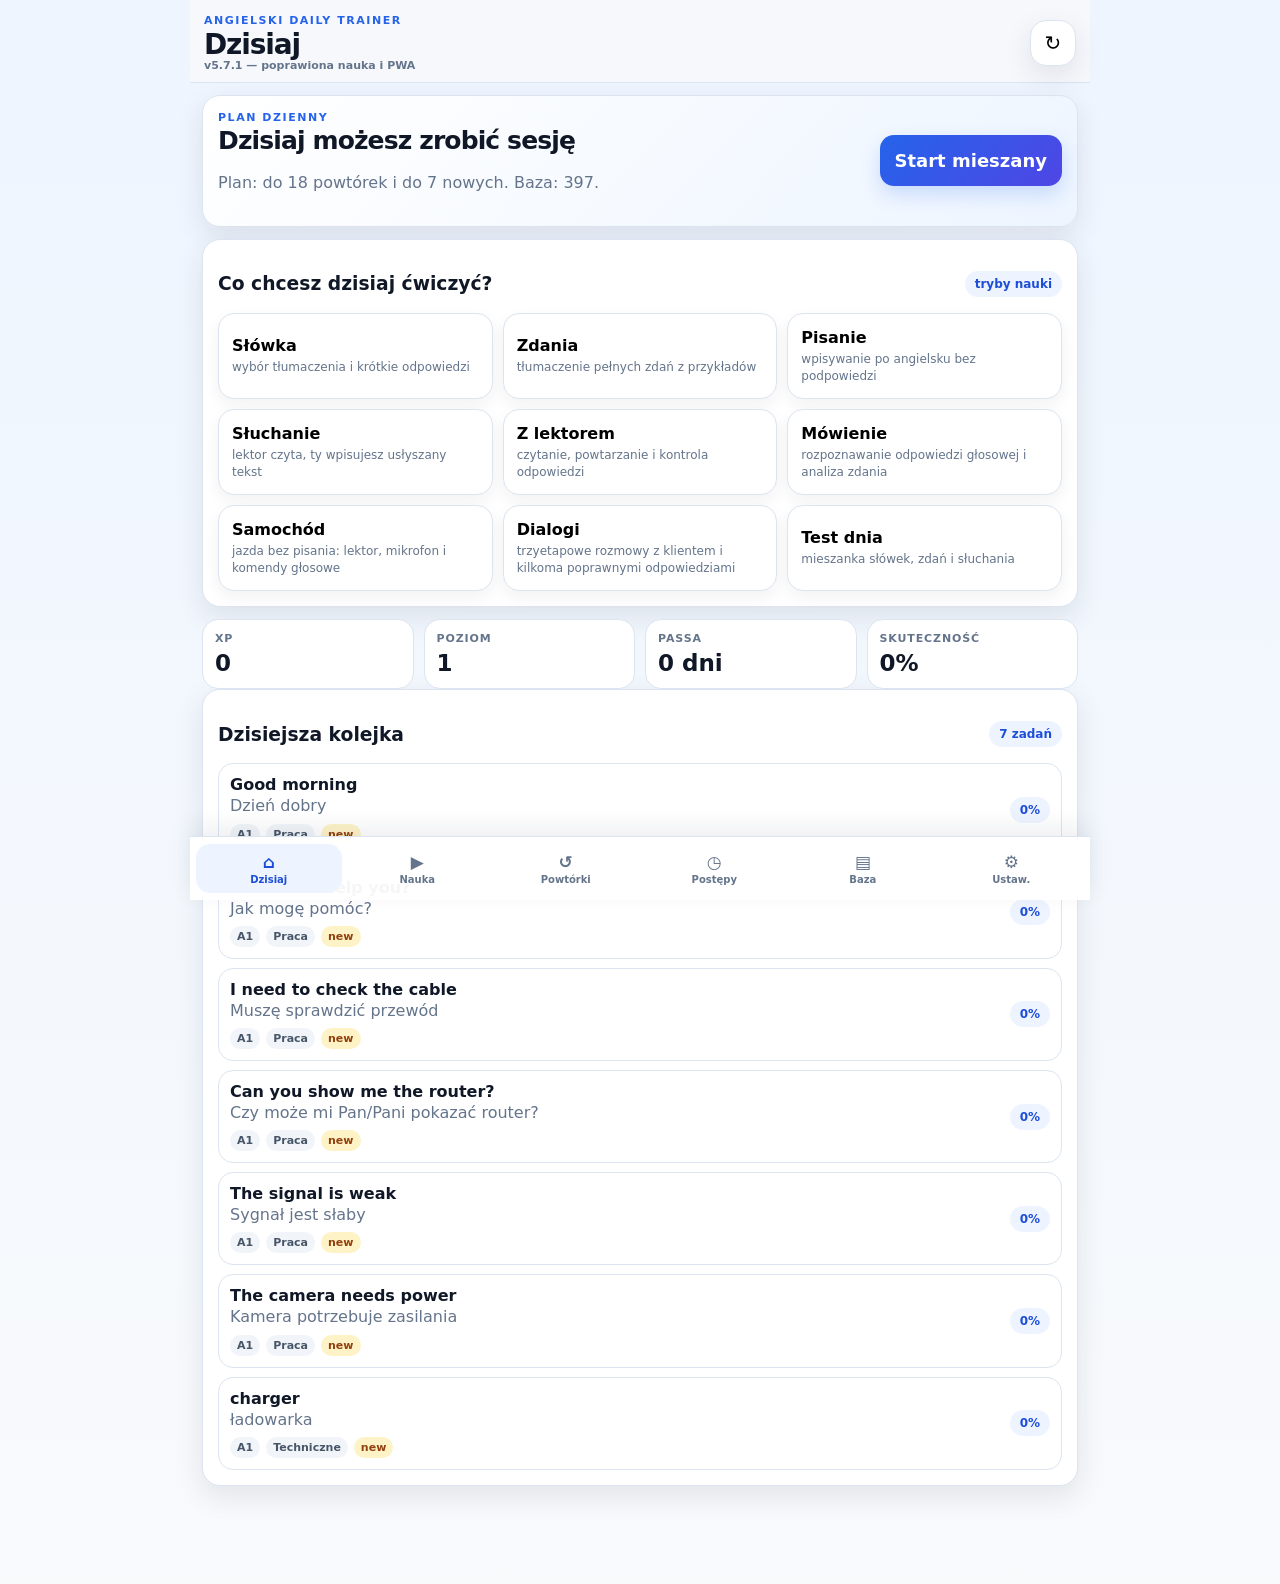
==== index.html @ 7a67836c "Add files via upload" ====
<!doctype html>
<html lang="pl">
<head>
<meta charset="utf-8">
<meta name="viewport" content="width=device-width,initial-scale=1,viewport-fit=cover">
<meta name="theme-color" content="#2563eb">
<meta http-equiv="Cache-Control" content="no-cache, no-store, must-revalidate">
<meta http-equiv="Pragma" content="no-cache">
<meta http-equiv="Expires" content="0">
<link rel="manifest" href="manifest.json?v=5.7.1">
<link rel="apple-touch-icon" href="icon-192.png?v=5.7.1">
<title>Angielski Daily Trainer v5.7.1</title>
<style>
:root{--bg:#f6f8fc;--card:#fff;--text:#101827;--muted:#64748b;--line:#dbe4f0;--blue:#2563eb;--blue2:#1d4ed8;--green:#16a34a;--red:#dc2626;--amber:#d97706;--shadow:0 10px 28px rgba(30,41,59,.10);--radius:18px;--navh:74px}
*{box-sizing:border-box}html,body{margin:0;width:100%;min-height:100%;overflow-x:hidden;font-family:system-ui,-apple-system,"Segoe UI",Roboto,Arial,sans-serif;background:linear-gradient(180deg,#eef5ff,#f8fafc);color:var(--text)}
button,input,select,textarea{font:inherit;max-width:100%}button{border:0;cursor:pointer}button:disabled{opacity:.55}.app{min-height:100dvh;max-width:900px;margin:0 auto;padding-bottom:calc(var(--navh) + env(safe-area-inset-bottom,0px))}
.topbar{position:sticky;top:0;z-index:10;background:rgba(246,248,252,.96);backdrop-filter:blur(10px);border-bottom:1px solid var(--line);padding:14px 14px 10px;display:flex;align-items:center;justify-content:space-between;gap:12px}
.eyebrow{margin:0 0 3px;color:var(--blue);font-size:11px;font-weight:900;text-transform:uppercase;letter-spacing:.14em}.topbar h1{margin:0;font-size:28px;line-height:1.05;letter-spacing:-.04em}.ver{font-size:11px;color:var(--muted);font-weight:800}
.content{padding:12px}.screen{display:none}.screen.active{display:block}.card{background:var(--card);border:1px solid var(--line);border-radius:var(--radius);box-shadow:var(--shadow);padding:15px;margin-bottom:12px}.hero{background:linear-gradient(135deg,#fff,#edf5ff);display:grid;gap:14px}.hero h2,.lesson h2{margin:0 0 8px;font-size:25px;line-height:1.12;letter-spacing:-.035em}.muted{color:var(--muted);line-height:1.45}.row{display:flex;gap:9px;align-items:center;flex-wrap:wrap}.between{display:flex;justify-content:space-between;align-items:center;gap:10px}
.primary,.secondary,.danger{border-radius:14px;padding:12px 14px;font-weight:900;min-height:44px}.primary{background:linear-gradient(135deg,var(--blue),#4f46e5);color:#fff;box-shadow:0 8px 20px rgba(37,99,235,.2)}.secondary{background:#edf2fa;color:#172033;border:1px solid var(--line)}.danger{background:#fff1f2;color:#b91c1c;border:1px solid #fecdd3}.big{width:100%;font-size:18px;padding:15px}
.iconbtn{width:46px;height:46px;border-radius:16px;background:#fff;border:1px solid var(--line);box-shadow:var(--shadow);font-size:20px}
.grid{display:grid;grid-template-columns:repeat(2,1fr);gap:10px}.practice-grid{display:grid;grid-template-columns:repeat(2,1fr);gap:10px}.practice{display:block;text-align:left;background:#fff;border:1px solid var(--line);border-radius:16px;padding:13px;min-height:86px;box-shadow:0 6px 16px rgba(30,41,59,.06)}.practice strong{display:block;font-size:16px;margin-bottom:4px}.practice span{display:block;color:var(--muted);font-size:12px;line-height:1.35}.practice:hover,.practice:focus{border-color:#93c5fd;box-shadow:0 0 0 4px rgba(37,99,235,.10)}.lesson-tools{display:flex;gap:8px;flex-wrap:wrap;margin:10px 0}.stat{background:#fff;border:1px solid var(--line);border-radius:16px;padding:12px}.stat span{display:block;color:var(--muted);font-size:11px;font-weight:900;text-transform:uppercase;letter-spacing:.08em}.stat strong{display:block;margin-top:5px;font-size:23px}
.badge{display:inline-flex;align-items:center;border-radius:999px;background:#eef4ff;color:var(--blue2);font-size:12px;font-weight:900;padding:6px 10px}.list{display:grid;gap:9px}.item{display:grid;grid-template-columns:1fr auto;gap:8px;align-items:center;border:1px solid var(--line);border-radius:15px;background:#fff;padding:11px;min-width:0}.item strong,.item div{min-width:0;overflow-wrap:anywhere}.minirow{display:flex;gap:6px;flex-wrap:wrap;margin-top:6px}.mini{font-size:11px;border-radius:999px;padding:4px 7px;background:#f1f5f9;color:#475569;font-weight:800}.green{background:#dcfce7!important;color:#166534!important}.red{background:#fee2e2!important;color:#991b1b!important}.amber{background:#fef3c7!important;color:#92400e!important}
.progress{height:9px;background:#e2e8f0;border-radius:999px;overflow:hidden;margin:12px 0 18px}.progress span{display:block;height:100%;width:0;background:linear-gradient(90deg,var(--blue),var(--green));transition:.2s}
.answer{width:100%;border:1px solid var(--line);border-radius:15px;background:#fff;padding:13px;font-size:18px;outline:0}.answer:focus{border-color:#93c5fd;box-shadow:0 0 0 4px rgba(37,99,235,.12)}.choices{display:grid;gap:9px}.choice{background:#fff;border:1px solid var(--line);border-radius:15px;padding:13px;text-align:left;font-weight:850;min-height:46px}.choice.selected{background:#eef4ff;border-color:#93c5fd}.feedback{border-radius:15px;padding:12px;margin:12px 0}.ok{background:#ecfdf5;border:1px solid #bbf7d0}.bad{background:#fff1f2;border:1px solid #fecdd3}.feedback-partial{background:#fffbeb;border:1px solid #fde68a}.hidden{display:none!important}
.filters,.settings{display:grid;gap:9px}.filters input,.filters select,.settings input,.settings select,textarea{width:100%;border:1px solid var(--line);border-radius:13px;background:#fff;padding:11px}textarea{min-height:120px}.bottomnav{position:fixed;left:50%;bottom:0;transform:translateX(-50%);z-index:20;width:min(900px,100%);display:grid;grid-template-columns:repeat(6,1fr);gap:3px;padding:7px 6px calc(7px + env(safe-area-inset-bottom,0px));background:rgba(255,255,255,.96);border-top:1px solid var(--line);box-shadow:0 -8px 24px rgba(30,41,59,.08)}
.nav{background:transparent;border-radius:14px;color:#64748b;font-size:10px;font-weight:900;padding:8px 2px;display:flex;flex-direction:column;gap:2px;align-items:center}.nav span{font-size:17px}.nav.active{background:#eef4ff;color:var(--blue2)}
.mode-stats{display:grid;gap:9px}.barline{display:grid;grid-template-columns:120px 1fr 54px;gap:8px;align-items:center}.bartrack{height:10px;background:#e2e8f0;border-radius:999px;overflow:hidden}.barfill{height:100%;background:linear-gradient(90deg,var(--blue),var(--green));border-radius:999px}.history-grid{display:grid;grid-template-columns:repeat(14,1fr);gap:5px;margin-top:8px}.daybox{min-height:52px;border:1px solid var(--line);border-radius:12px;background:#fff;padding:6px;text-align:center}.daybox strong{display:block;font-size:11px}.daybox span{display:block;color:var(--muted);font-size:10px}.micline{display:flex;gap:8px;align-items:center;flex-wrap:wrap;margin-top:8px}.micnote{font-size:12px;color:var(--muted)}.transcript{border:1px dashed #93c5fd;background:#f8fbff;border-radius:13px;padding:10px;margin-top:8px;font-weight:800}
#errorBox{display:none;margin:10px 12px 0;padding:10px;border-radius:13px;background:#fff1f2;color:#991b1b;border:1px solid #fecdd3;font-size:13px;font-weight:700;white-space:pre-wrap}

.car-panel{border:2px solid #bfdbfe;background:linear-gradient(180deg,#eff6ff,#fff);border-radius:22px;padding:16px;margin-top:10px}.car-status{font-size:24px;font-weight:950;letter-spacing:-.03em;margin-bottom:8px}.car-prompt{font-size:22px;line-height:1.25;font-weight:900;margin:10px 0}.car-command-grid{display:grid;grid-template-columns:repeat(2,1fr);gap:10px;margin-top:12px}.car-command{min-height:68px;border-radius:18px;background:#eaf2ff;border:1px solid #bfdbfe;color:#172033;font-weight:950;font-size:18px}.car-command.primary-car{background:linear-gradient(135deg,#2563eb,#4f46e5);color:#fff}.car-command.stop-car{background:#fff1f2;color:#991b1b;border-color:#fecdd3}.car-tip{font-size:13px;color:#64748b;line-height:1.45;margin-top:10px}.car-active .lesson-tools,.car-active #checkBtn,.car-active #dontKnowBtn,.car-active #speakBtn{display:none!important}.car-active #nextBtn{min-height:64px;font-size:20px;border-radius:18px;width:100%}.car-active #prompt{font-size:24px;font-weight:950;line-height:1.2}.car-active input.answer.hidden{display:none!important;pointer-events:none!important}.car-active #hint{font-size:14px}@media(max-width:520px){.car-command-grid{grid-template-columns:1fr}.car-status{font-size:22px}.car-prompt{font-size:20px}}
@media(min-width:720px){.grid{grid-template-columns:repeat(4,1fr)}.practice-grid{grid-template-columns:repeat(3,1fr)}.hero{grid-template-columns:1fr auto;align-items:center}.big{width:auto}.filters{grid-template-columns:2fr 1fr 1fr}.settings{grid-template-columns:1fr 1fr}}
.feedback-details{margin:8px 0 0;padding-left:20px;line-height:1.45}.feedback-details li{margin:3px 0}
</style>
</head>
<body>
<div id="errorBox"></div>
<div class="app">
<header class="topbar"><div><p class="eyebrow">Angielski Daily Trainer</p><h1 id="title">Dzisiaj</h1><div class="ver">v5.7.1 — poprawiona nauka i PWA</div></div><button id="refreshBtn" class="iconbtn" title="Wyczyść cache">↻</button></header>
<main class="content">
<section id="todayScreen" class="screen" data-title="Dzisiaj">
<div class="card hero"><div><p class="eyebrow">Plan dzienny</p><h2 id="headline">Ładowanie...</h2><p id="subline" class="muted"></p></div><button id="startBtn" class="primary big">Start mieszany</button></div>
<div class="card"><div class="between"><h3>Co chcesz dzisiaj ćwiczyć?</h3><span class="badge">tryby nauki</span></div><div class="practice-grid"><button class="practice" data-practice="vocab"><strong>Słówka</strong><span>wybór tłumaczenia i krótkie odpowiedzi</span></button><button class="practice" data-practice="sentences"><strong>Zdania</strong><span>tłumaczenie pełnych zdań z przykładów</span></button><button class="practice" data-practice="writing"><strong>Pisanie</strong><span>wpisywanie po angielsku bez podpowiedzi</span></button><button class="practice" data-practice="listening"><strong>Słuchanie</strong><span>lektor czyta, ty wpisujesz usłyszany tekst</span></button><button class="practice" data-practice="lector"><strong>Z lektorem</strong><span>czytanie, powtarzanie i kontrola odpowiedzi</span></button><button class="practice" data-practice="speaking"><strong>Mówienie</strong><span>rozpoznawanie odpowiedzi głosowej i analiza zdania</span></button><button class="practice" data-practice="car"><strong>Samochód</strong><span>jazda bez pisania: lektor, mikrofon i komendy głosowe</span></button><button class="practice" data-practice="dialogues"><strong>Dialogi</strong><span>trzyetapowe rozmowy z klientem i kilkoma poprawnymi odpowiedziami</span></button><button class="practice" data-practice="test"><strong>Test dnia</strong><span>mieszanka słówek, zdań i słuchania</span></button></div></div>
<div class="grid"><div class="stat"><span>XP</span><strong id="statXp">0</strong></div><div class="stat"><span>Poziom</span><strong id="statLevel">1</strong></div><div class="stat"><span>Passa</span><strong id="statStreak">0 dni</strong></div><div class="stat"><span>Skuteczność</span><strong id="statAcc">0%</strong></div></div>
<div class="card"><div class="between"><h3>Dzisiejsza kolejka</h3><span id="queueBadge" class="badge">0 zadań</span></div><div id="queueList" class="list"></div></div>
</section>
<section id="learnScreen" class="screen" data-title="Nauka">
<div id="emptyLesson" class="card"><h2>Brak aktywnej sesji</h2><p class="muted">Uruchom sesję z ekranu „Dzisiaj”.</p><button class="primary" data-nav="today">Przejdź do planu</button></div>
<div id="lessonCard" class="card lesson hidden"><div class="between"><span id="lessonMode" class="badge">Tryb</span><span id="lessonProgress" class="muted">0 / 0</span></div><div class="progress"><span id="bar"></span></div><p id="promptLabel" class="eyebrow">Przetłumacz</p><h2 id="prompt">...</h2><p id="hint" class="muted"></p><div id="answerArea"></div><div id="feedback" class="feedback hidden"></div><div class="row"><button id="speakBtn" class="secondary">Odsłuchaj</button><button id="micBtn" class="secondary hidden">Mów</button><button id="dontKnowBtn" class="danger">Nie wiem</button><button id="checkBtn" class="primary">Sprawdź</button><button id="nextBtn" class="primary hidden">Dalej</button></div><div id="micStatus" class="micnote hidden"></div></div>
<div id="summary" class="card hidden"><h2>Sesja zakończona</h2><div class="grid"><div class="stat"><span>Poprawne</span><strong id="sumCorrect">0</strong></div><div class="stat"><span>Błędy</span><strong id="sumWrong">0</strong></div><div class="stat"><span>XP</span><strong id="sumXp">0</strong></div><div class="stat"><span>Skuteczność</span><strong id="sumAccuracy">0%</strong></div></div><button class="primary" data-nav="today">Wróć</button></div>
</section>
<section id="reviewsScreen" class="screen" data-title="Powtórki"><div class="card"><div class="between"><h3>Do powtórki</h3><button id="reviewBtn" class="primary">Powtarzaj</button></div><div id="reviewsList" class="list"></div></div></section>
<section id="progressScreen" class="screen" data-title="Postępy"><div class="grid"><div class="stat"><span>Opanowane</span><strong id="mastered">0</strong></div><div class="stat"><span>W nauce</span><strong id="learning">0</strong></div><div class="stat"><span>Słabe</span><strong id="weak">0</strong></div><div class="stat"><span>Najlepsza seria</span><strong id="bestStreak">0</strong></div></div><div class="card"><h3>Postęp według trybu</h3><div id="modeStats" class="mode-stats"></div></div><div class="card"><h3>Aktywność z 14 dni</h3><div id="history14" class="history-grid"></div></div><div class="card"><h3>Najczęstsze błędy</h3><div id="mistakes" class="list"></div></div></section>
<section id="baseScreen" class="screen" data-title="Baza"><div class="card filters"><input id="searchInput" type="search" placeholder="Szukaj słówka, kategorii albo zdania"><select id="levelFilter"></select><select id="trackFilter"></select></div><div class="card"><div class="between"><h3>Lista słówek</h3><span id="baseCount" class="badge">0</span></div><div id="baseList" class="list"></div></div></section>
<section id="settingsScreen" class="screen" data-title="Ustawienia"><div class="card settings"><label>Nowe dziennie<input id="dailyNew" type="number" min="1" max="50"></label><label>Powtórki dziennie<input id="dailyReview" type="number" min="1" max="100"></label><label>Poziom<select id="defaultLevel"></select></label><label>Ścieżka<select id="defaultTrack"></select></label><label class="row"><input id="voiceEnabled" type="checkbox"> Lektor włączony</label><label>Akcent<select id="voiceLang"></select></label><label>Głos<select id="voiceName"></select></label><label>Prędkość lektora<input id="voiceRate" type="number" min="0.5" max="1.4" step="0.05"></label><label>Powtórzenia<input id="voiceRepeat" type="number" min="1" max="4"></label><label class="row"><input id="autoSpeak" type="checkbox"> Czytaj automatycznie w trybach audio</label><label class="row"><input id="preferExample" type="checkbox"> W trybie lektora czytaj przykład zdania</label><label>Czas pauzy po odpowiedzi w aucie<input id="carPause" type="number" min="1" max="8" step="1"></label><label class="row"><input id="carAutoNext" type="checkbox"> W aucie przechodź automatycznie dalej po odpowiedzi</label><label class="row"><input id="reminderEnabled" type="checkbox"> Przypominaj o codziennej nauce</label><label>Godzina przypomnienia<input id="reminderTime" type="time"></label><p class="muted">Mikrofon działa w Chrome/Edge, jeśli przeglądarka udostępnia Web Speech API. Aplikacja ocenia rozpoznany tekst, a nie wymowę. Powiadomienia w zamkniętej PWA zależą od obsługi przeglądarki. Trybu samochodowego używaj tylko wtedy, gdy nie odciąga uwagi od prowadzenia.</p></div><div class="card"><h3>Dane</h3><div class="row"><button id="exportBtn" class="secondary">Eksport</button><button id="importBtn" class="secondary">Import</button><button id="resetBtn" class="danger">Reset</button></div><textarea id="dataBox" placeholder="Eksport/import danych"></textarea></div></section>
</main>
<nav class="bottomnav"><button class="nav" data-nav="today"><span>⌂</span>Dzisiaj</button><button class="nav" data-nav="learn"><span>▶</span>Nauka</button><button class="nav" data-nav="reviews"><span>↺</span>Powtórki</button><button class="nav" data-nav="progress"><span>◷</span>Postępy</button><button class="nav" data-nav="base"><span>▤</span>Baza</button><button class="nav" data-nav="settings"><span>⚙</span>Ustaw.</button></nav>
</div>
<script src="learning-core.js?v=5.7.1" defer></script>
<script src="data.js?v=5.7.1" defer></script>
<script src="dialogues.js?v=5.7.1" defer></script>
<script src="script.js?v=5.7.1" defer></script>
</body>
</html>
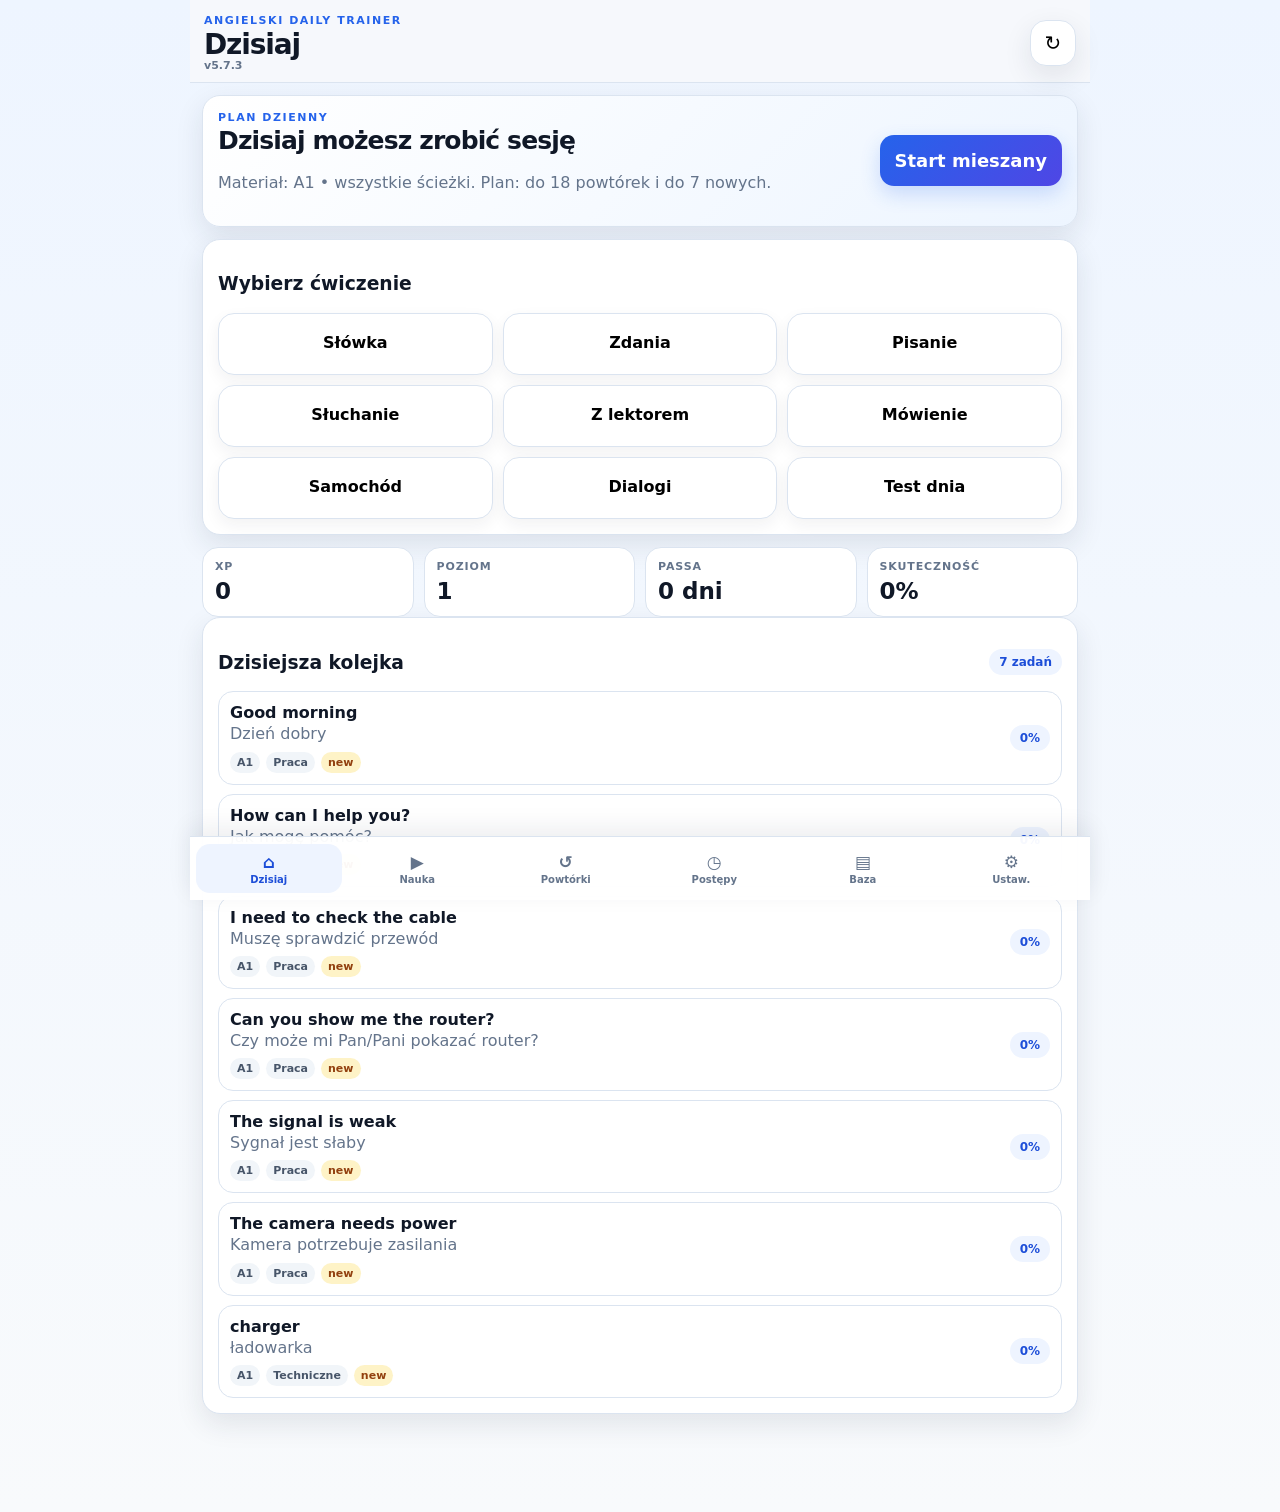
==== commit ca5b7183: "Aktualizacja aplikacji v5.7.3 - 2026-07-29 12:49" ====
--- a/index.html
+++ b/index.html
@@ -1,34 +1,39 @@
 <!doctype html>
-<html lang="pl">
+<html id="appRoot" lang="pl" data-theme="system" data-font-size="normal">
 <head>
 <meta charset="utf-8">
 <meta name="viewport" content="width=device-width,initial-scale=1,viewport-fit=cover">
-<meta name="theme-color" content="#2563eb">
+<meta id="themeColorMeta" name="theme-color" content="#2563eb">
 <meta http-equiv="Cache-Control" content="no-cache, no-store, must-revalidate">
 <meta http-equiv="Pragma" content="no-cache">
 <meta http-equiv="Expires" content="0">
-<link rel="manifest" href="manifest.json?v=5.7.1">
-<link rel="apple-touch-icon" href="icon-192.png?v=5.7.1">
-<title>Angielski Daily Trainer v5.7.1</title>
+<link rel="manifest" href="manifest.json?v=5.7.3">
+<link rel="apple-touch-icon" href="icon-192.png?v=5.7.3">
+<title>Angielski Daily Trainer v5.7.3</title>
 <style>
-:root{--bg:#f6f8fc;--card:#fff;--text:#101827;--muted:#64748b;--line:#dbe4f0;--blue:#2563eb;--blue2:#1d4ed8;--green:#16a34a;--red:#dc2626;--amber:#d97706;--shadow:0 10px 28px rgba(30,41,59,.10);--radius:18px;--navh:74px}
-*{box-sizing:border-box}html,body{margin:0;width:100%;min-height:100%;overflow-x:hidden;font-family:system-ui,-apple-system,"Segoe UI",Roboto,Arial,sans-serif;background:linear-gradient(180deg,#eef5ff,#f8fafc);color:var(--text)}
+:root{--bg:#f6f8fc;--card:#fff;--text:#101827;--muted:#64748b;--line:#dbe4f0;--blue:#2563eb;--blue2:#1d4ed8;--green:#16a34a;--red:#dc2626;--amber:#d97706;--shadow:0 10px 28px rgba(30,41,59,.10);--radius:18px;--navh:74px;--font-scale:1;--page1:#eef5ff;--page2:#f8fafc;--topbar:rgba(246,248,252,.96);--soft:#edf2fa;--input:#fff}
+*{box-sizing:border-box}html,body{margin:0;width:100%;min-height:100%;overflow-x:hidden;font-family:system-ui,-apple-system,"Segoe UI",Roboto,Arial,sans-serif;background:linear-gradient(180deg,var(--page1),var(--page2));color:var(--text);font-size:calc(16px * var(--font-scale))}
 button,input,select,textarea{font:inherit;max-width:100%}button{border:0;cursor:pointer}button:disabled{opacity:.55}.app{min-height:100dvh;max-width:900px;margin:0 auto;padding-bottom:calc(var(--navh) + env(safe-area-inset-bottom,0px))}
-.topbar{position:sticky;top:0;z-index:10;background:rgba(246,248,252,.96);backdrop-filter:blur(10px);border-bottom:1px solid var(--line);padding:14px 14px 10px;display:flex;align-items:center;justify-content:space-between;gap:12px}
-.eyebrow{margin:0 0 3px;color:var(--blue);font-size:11px;font-weight:900;text-transform:uppercase;letter-spacing:.14em}.topbar h1{margin:0;font-size:28px;line-height:1.05;letter-spacing:-.04em}.ver{font-size:11px;color:var(--muted);font-weight:800}
-.content{padding:12px}.screen{display:none}.screen.active{display:block}.card{background:var(--card);border:1px solid var(--line);border-radius:var(--radius);box-shadow:var(--shadow);padding:15px;margin-bottom:12px}.hero{background:linear-gradient(135deg,#fff,#edf5ff);display:grid;gap:14px}.hero h2,.lesson h2{margin:0 0 8px;font-size:25px;line-height:1.12;letter-spacing:-.035em}.muted{color:var(--muted);line-height:1.45}.row{display:flex;gap:9px;align-items:center;flex-wrap:wrap}.between{display:flex;justify-content:space-between;align-items:center;gap:10px}
-.primary,.secondary,.danger{border-radius:14px;padding:12px 14px;font-weight:900;min-height:44px}.primary{background:linear-gradient(135deg,var(--blue),#4f46e5);color:#fff;box-shadow:0 8px 20px rgba(37,99,235,.2)}.secondary{background:#edf2fa;color:#172033;border:1px solid var(--line)}.danger{background:#fff1f2;color:#b91c1c;border:1px solid #fecdd3}.big{width:100%;font-size:18px;padding:15px}
-.iconbtn{width:46px;height:46px;border-radius:16px;background:#fff;border:1px solid var(--line);box-shadow:var(--shadow);font-size:20px}
-.grid{display:grid;grid-template-columns:repeat(2,1fr);gap:10px}.practice-grid{display:grid;grid-template-columns:repeat(2,1fr);gap:10px}.practice{display:block;text-align:left;background:#fff;border:1px solid var(--line);border-radius:16px;padding:13px;min-height:86px;box-shadow:0 6px 16px rgba(30,41,59,.06)}.practice strong{display:block;font-size:16px;margin-bottom:4px}.practice span{display:block;color:var(--muted);font-size:12px;line-height:1.35}.practice:hover,.practice:focus{border-color:#93c5fd;box-shadow:0 0 0 4px rgba(37,99,235,.10)}.lesson-tools{display:flex;gap:8px;flex-wrap:wrap;margin:10px 0}.stat{background:#fff;border:1px solid var(--line);border-radius:16px;padding:12px}.stat span{display:block;color:var(--muted);font-size:11px;font-weight:900;text-transform:uppercase;letter-spacing:.08em}.stat strong{display:block;margin-top:5px;font-size:23px}
-.badge{display:inline-flex;align-items:center;border-radius:999px;background:#eef4ff;color:var(--blue2);font-size:12px;font-weight:900;padding:6px 10px}.list{display:grid;gap:9px}.item{display:grid;grid-template-columns:1fr auto;gap:8px;align-items:center;border:1px solid var(--line);border-radius:15px;background:#fff;padding:11px;min-width:0}.item strong,.item div{min-width:0;overflow-wrap:anywhere}.minirow{display:flex;gap:6px;flex-wrap:wrap;margin-top:6px}.mini{font-size:11px;border-radius:999px;padding:4px 7px;background:#f1f5f9;color:#475569;font-weight:800}.green{background:#dcfce7!important;color:#166534!important}.red{background:#fee2e2!important;color:#991b1b!important}.amber{background:#fef3c7!important;color:#92400e!important}
+.topbar{position:sticky;top:0;z-index:10;background:var(--topbar);backdrop-filter:blur(10px);border-bottom:1px solid var(--line);padding:14px 14px 10px;display:flex;align-items:center;justify-content:space-between;gap:12px}
+.eyebrow{margin:0 0 3px;color:var(--blue);font-size:calc(11px * var(--font-scale));font-weight:900;text-transform:uppercase;letter-spacing:.14em}.topbar h1{margin:0;font-size:calc(28px * var(--font-scale));line-height:1.05;letter-spacing:-.04em}.ver{font-size:calc(11px * var(--font-scale));color:var(--muted);font-weight:800}
+.content{padding:12px}.screen{display:none}.screen.active{display:block}.card{background:var(--card);border:1px solid var(--line);border-radius:var(--radius);box-shadow:var(--shadow);padding:15px;margin-bottom:12px}.hero{background:linear-gradient(135deg,#fff,#edf5ff);display:grid;gap:14px}.hero h2,.lesson h2{margin:0 0 8px;font-size:calc(25px * var(--font-scale));line-height:1.12;letter-spacing:-.035em}.muted{color:var(--muted);line-height:1.45}.row{display:flex;gap:9px;align-items:center;flex-wrap:wrap}.between{display:flex;justify-content:space-between;align-items:center;gap:10px}
+.primary,.secondary,.danger{border-radius:14px;padding:12px 14px;font-weight:900;min-height:44px}.primary{background:linear-gradient(135deg,var(--blue),#4f46e5);color:#fff;box-shadow:0 8px 20px rgba(37,99,235,.2)}.secondary{background:var(--soft);color:#172033;border:1px solid var(--line)}.danger{background:#fff1f2;color:#b91c1c;border:1px solid #fecdd3}.big{width:100%;font-size:calc(18px * var(--font-scale));padding:15px}
+.iconbtn{width:46px;height:46px;border-radius:16px;background:#fff;border:1px solid var(--line);box-shadow:var(--shadow);font-size:calc(20px * var(--font-scale))}
+.grid{display:grid;grid-template-columns:repeat(2,1fr);gap:10px}.practice-grid{display:grid;grid-template-columns:repeat(2,1fr);gap:10px}.practice{display:flex;align-items:center;justify-content:center;text-align:center;background:#fff;border:1px solid var(--line);border-radius:16px;padding:13px;min-height:62px;box-shadow:0 6px 16px rgba(30,41,59,.06)}.practice strong{display:block;font-size:calc(16px * var(--font-scale));margin-bottom:4px}.practice span{display:block;color:var(--muted);font-size:calc(12px * var(--font-scale));line-height:1.35}.practice:hover,.practice:focus{border-color:#93c5fd;box-shadow:0 0 0 4px rgba(37,99,235,.10)}.lesson-tools{display:flex;gap:8px;flex-wrap:wrap;margin:10px 0}.stat{background:#fff;border:1px solid var(--line);border-radius:16px;padding:12px}.stat span{display:block;color:var(--muted);font-size:calc(11px * var(--font-scale));font-weight:900;text-transform:uppercase;letter-spacing:.08em}.stat strong{display:block;margin-top:5px;font-size:calc(23px * var(--font-scale))}
+.badge{display:inline-flex;align-items:center;border-radius:999px;background:#eef4ff;color:var(--blue2);font-size:calc(12px * var(--font-scale));font-weight:900;padding:6px 10px}.list{display:grid;gap:9px}.item{display:grid;grid-template-columns:1fr auto;gap:8px;align-items:center;border:1px solid var(--line);border-radius:15px;background:#fff;padding:11px;min-width:0}.item strong,.item div{min-width:0;overflow-wrap:anywhere}.minirow{display:flex;gap:6px;flex-wrap:wrap;margin-top:6px}.mini{font-size:calc(11px * var(--font-scale));border-radius:999px;padding:4px 7px;background:#f1f5f9;color:#475569;font-weight:800}.green{background:#dcfce7!important;color:#166534!important}.red{background:#fee2e2!important;color:#991b1b!important}.amber{background:#fef3c7!important;color:#92400e!important}
 .progress{height:9px;background:#e2e8f0;border-radius:999px;overflow:hidden;margin:12px 0 18px}.progress span{display:block;height:100%;width:0;background:linear-gradient(90deg,var(--blue),var(--green));transition:.2s}
-.answer{width:100%;border:1px solid var(--line);border-radius:15px;background:#fff;padding:13px;font-size:18px;outline:0}.answer:focus{border-color:#93c5fd;box-shadow:0 0 0 4px rgba(37,99,235,.12)}.choices{display:grid;gap:9px}.choice{background:#fff;border:1px solid var(--line);border-radius:15px;padding:13px;text-align:left;font-weight:850;min-height:46px}.choice.selected{background:#eef4ff;border-color:#93c5fd}.feedback{border-radius:15px;padding:12px;margin:12px 0}.ok{background:#ecfdf5;border:1px solid #bbf7d0}.bad{background:#fff1f2;border:1px solid #fecdd3}.feedback-partial{background:#fffbeb;border:1px solid #fde68a}.hidden{display:none!important}
-.filters,.settings{display:grid;gap:9px}.filters input,.filters select,.settings input,.settings select,textarea{width:100%;border:1px solid var(--line);border-radius:13px;background:#fff;padding:11px}textarea{min-height:120px}.bottomnav{position:fixed;left:50%;bottom:0;transform:translateX(-50%);z-index:20;width:min(900px,100%);display:grid;grid-template-columns:repeat(6,1fr);gap:3px;padding:7px 6px calc(7px + env(safe-area-inset-bottom,0px));background:rgba(255,255,255,.96);border-top:1px solid var(--line);box-shadow:0 -8px 24px rgba(30,41,59,.08)}
-.nav{background:transparent;border-radius:14px;color:#64748b;font-size:10px;font-weight:900;padding:8px 2px;display:flex;flex-direction:column;gap:2px;align-items:center}.nav span{font-size:17px}.nav.active{background:#eef4ff;color:var(--blue2)}
-.mode-stats{display:grid;gap:9px}.barline{display:grid;grid-template-columns:120px 1fr 54px;gap:8px;align-items:center}.bartrack{height:10px;background:#e2e8f0;border-radius:999px;overflow:hidden}.barfill{height:100%;background:linear-gradient(90deg,var(--blue),var(--green));border-radius:999px}.history-grid{display:grid;grid-template-columns:repeat(14,1fr);gap:5px;margin-top:8px}.daybox{min-height:52px;border:1px solid var(--line);border-radius:12px;background:#fff;padding:6px;text-align:center}.daybox strong{display:block;font-size:11px}.daybox span{display:block;color:var(--muted);font-size:10px}.micline{display:flex;gap:8px;align-items:center;flex-wrap:wrap;margin-top:8px}.micnote{font-size:12px;color:var(--muted)}.transcript{border:1px dashed #93c5fd;background:#f8fbff;border-radius:13px;padding:10px;margin-top:8px;font-weight:800}
-#errorBox{display:none;margin:10px 12px 0;padding:10px;border-radius:13px;background:#fff1f2;color:#991b1b;border:1px solid #fecdd3;font-size:13px;font-weight:700;white-space:pre-wrap}
+.answer{width:100%;border:1px solid var(--line);border-radius:15px;background:var(--input);color:var(--text);padding:13px;font-size:calc(18px * var(--font-scale));outline:0}.answer:focus{border-color:#93c5fd;box-shadow:0 0 0 4px rgba(37,99,235,.12)}.choices{display:grid;gap:9px}.choice{background:#fff;border:1px solid var(--line);border-radius:15px;padding:13px;text-align:left;font-weight:850;min-height:46px}.choice.selected{background:#eef4ff;border-color:#93c5fd}.feedback{border-radius:15px;padding:12px;margin:12px 0}.ok{background:#ecfdf5;border:1px solid #bbf7d0}.bad{background:#fff1f2;border:1px solid #fecdd3}.feedback-partial{background:#fffbeb;border:1px solid #fde68a}.hidden{display:none!important}
+.filters,.settings{display:grid;gap:9px}.filters input,.filters select,.settings input,.settings select,textarea{width:100%;border:1px solid var(--line);border-radius:13px;background:var(--input);color:var(--text);padding:11px}textarea{min-height:120px}.bottomnav{position:fixed;left:50%;bottom:0;transform:translateX(-50%);z-index:20;width:min(900px,100%);display:grid;grid-template-columns:repeat(6,1fr);gap:3px;padding:7px 6px calc(7px + env(safe-area-inset-bottom,0px));background:rgba(255,255,255,.96);border-top:1px solid var(--line);box-shadow:0 -8px 24px rgba(30,41,59,.08)}
+.nav{background:transparent;border-radius:14px;color:#64748b;font-size:calc(10px * var(--font-scale));font-weight:900;padding:8px 2px;display:flex;flex-direction:column;gap:2px;align-items:center}.nav span{font-size:calc(17px * var(--font-scale))}.nav.active{background:#eef4ff;color:var(--blue2)}
+.mode-stats{display:grid;gap:9px}.barline{display:grid;grid-template-columns:120px 1fr 54px;gap:8px;align-items:center}.bartrack{height:10px;background:#e2e8f0;border-radius:999px;overflow:hidden}.barfill{height:100%;background:linear-gradient(90deg,var(--blue),var(--green));border-radius:999px}.history-grid{display:grid;grid-template-columns:repeat(14,1fr);gap:5px;margin-top:8px}.daybox{min-height:52px;border:1px solid var(--line);border-radius:12px;background:#fff;padding:6px;text-align:center}.daybox strong{display:block;font-size:calc(11px * var(--font-scale))}.daybox span{display:block;color:var(--muted);font-size:calc(10px * var(--font-scale))}.micline{display:flex;gap:8px;align-items:center;flex-wrap:wrap;margin-top:8px}.micnote{font-size:calc(12px * var(--font-scale));color:var(--muted)}.transcript{border:1px dashed #93c5fd;background:#f8fbff;border-radius:13px;padding:10px;margin-top:8px;font-weight:800}
+#errorBox{display:none;margin:10px 12px 0;padding:10px;border-radius:13px;background:#fff1f2;color:#991b1b;border:1px solid #fecdd3;font-size:calc(13px * var(--font-scale));font-weight:700;white-space:pre-wrap}
 
-.car-panel{border:2px solid #bfdbfe;background:linear-gradient(180deg,#eff6ff,#fff);border-radius:22px;padding:16px;margin-top:10px}.car-status{font-size:24px;font-weight:950;letter-spacing:-.03em;margin-bottom:8px}.car-prompt{font-size:22px;line-height:1.25;font-weight:900;margin:10px 0}.car-command-grid{display:grid;grid-template-columns:repeat(2,1fr);gap:10px;margin-top:12px}.car-command{min-height:68px;border-radius:18px;background:#eaf2ff;border:1px solid #bfdbfe;color:#172033;font-weight:950;font-size:18px}.car-command.primary-car{background:linear-gradient(135deg,#2563eb,#4f46e5);color:#fff}.car-command.stop-car{background:#fff1f2;color:#991b1b;border-color:#fecdd3}.car-tip{font-size:13px;color:#64748b;line-height:1.45;margin-top:10px}.car-active .lesson-tools,.car-active #checkBtn,.car-active #dontKnowBtn,.car-active #speakBtn{display:none!important}.car-active #nextBtn{min-height:64px;font-size:20px;border-radius:18px;width:100%}.car-active #prompt{font-size:24px;font-weight:950;line-height:1.2}.car-active input.answer.hidden{display:none!important;pointer-events:none!important}.car-active #hint{font-size:14px}@media(max-width:520px){.car-command-grid{grid-template-columns:1fr}.car-status{font-size:22px}.car-prompt{font-size:20px}}
+.car-panel{border:2px solid #bfdbfe;background:linear-gradient(180deg,#eff6ff,#fff);border-radius:22px;padding:16px;margin-top:10px}.car-status{font-size:calc(24px * var(--font-scale));font-weight:950;letter-spacing:-.03em;margin-bottom:8px}.car-prompt{font-size:calc(22px * var(--font-scale));line-height:1.25;font-weight:900;margin:10px 0}.car-command-grid{display:grid;grid-template-columns:repeat(2,1fr);gap:10px;margin-top:12px}.car-command{min-height:68px;border-radius:18px;background:#eaf2ff;border:1px solid #bfdbfe;color:#172033;font-weight:950;font-size:calc(18px * var(--font-scale))}.car-command.primary-car{background:linear-gradient(135deg,#2563eb,#4f46e5);color:#fff}.car-command.stop-car{background:#fff1f2;color:#991b1b;border-color:#fecdd3}.car-tip{font-size:calc(13px * var(--font-scale));color:#64748b;line-height:1.45;margin-top:10px}.car-active .lesson-tools,.car-active #checkBtn,.car-active #dontKnowBtn,.car-active #speakBtn{display:none!important}.car-active #nextBtn{min-height:64px;font-size:calc(20px * var(--font-scale));border-radius:18px;width:100%}.car-active #prompt{font-size:calc(24px * var(--font-scale));font-weight:950;line-height:1.2}.car-active input.answer.hidden{display:none!important;pointer-events:none!important}.car-active #hint{font-size:calc(14px * var(--font-scale))}html[data-font-size="small"]{--font-scale:.90}html[data-font-size="normal"]{--font-scale:1}html[data-font-size="large"]{--font-scale:1.15}html[data-font-size="xlarge"]{--font-scale:1.30}
+html[data-theme="dark"]{--bg:#0b1220;--card:#111827;--text:#f8fafc;--muted:#a8b3c7;--line:#334155;--shadow:0 10px 28px rgba(0,0,0,.35);--page1:#09111f;--page2:#111827;--topbar:rgba(15,23,42,.96);--soft:#1e293b;--input:#0f172a}
+html[data-theme="dark"] .hero{background:linear-gradient(135deg,#111827,#172554)}html[data-theme="dark"] .practice,html[data-theme="dark"] .stat,html[data-theme="dark"] .item,html[data-theme="dark"] .choice,html[data-theme="dark"] .daybox,html[data-theme="dark"] .iconbtn,html[data-theme="dark"] .bottomnav{background:#111827;color:var(--text)}html[data-theme="dark"] .choice.selected,html[data-theme="dark"] .nav.active{background:#172554}html[data-theme="dark"] .car-panel{background:linear-gradient(180deg,#172554,#111827)}html[data-theme="dark"] .car-command{background:#1e293b;color:var(--text)}
+html[data-theme="dark"] .secondary{background:#1e293b;color:#f8fafc;border-color:#475569}html[data-theme="dark"] .danger{background:#4c0519;color:#ffe4e6;border-color:#9f1239}html[data-theme="dark"] .badge{background:#1e3a8a;color:#dbeafe}html[data-theme="dark"] .mini{background:#263449;color:#e2e8f0}html[data-theme="dark"] .progress,html[data-theme="dark"] .bartrack{background:#334155}html[data-theme="dark"] .transcript{background:#0f172a;color:#f8fafc;border-color:#60a5fa}html[data-theme="dark"] .car-command.stop-car{background:#4c0519;color:#ffe4e6;border-color:#9f1239}
+@media(prefers-color-scheme:dark){html[data-theme="system"]{--bg:#0b1220;--card:#111827;--text:#f8fafc;--muted:#a8b3c7;--line:#334155;--shadow:0 10px 28px rgba(0,0,0,.35);--page1:#09111f;--page2:#111827;--topbar:rgba(15,23,42,.96);--soft:#1e293b;--input:#0f172a}html[data-theme="system"] .hero{background:linear-gradient(135deg,#111827,#172554)}html[data-theme="system"] .practice,html[data-theme="system"] .stat,html[data-theme="system"] .item,html[data-theme="system"] .choice,html[data-theme="system"] .daybox,html[data-theme="system"] .iconbtn,html[data-theme="system"] .bottomnav{background:#111827;color:var(--text)}html[data-theme="system"] .choice.selected,html[data-theme="system"] .nav.active{background:#172554}html[data-theme="system"] .car-panel{background:linear-gradient(180deg,#172554,#111827)}html[data-theme="system"] .car-command{background:#1e293b;color:var(--text)}html[data-theme="system"] .secondary{background:#1e293b;color:#f8fafc;border-color:#475569}html[data-theme="system"] .danger{background:#4c0519;color:#ffe4e6;border-color:#9f1239}html[data-theme="system"] .badge{background:#1e3a8a;color:#dbeafe}html[data-theme="system"] .mini{background:#263449;color:#e2e8f0}html[data-theme="system"] .progress,html[data-theme="system"] .bartrack{background:#334155}html[data-theme="system"] .transcript{background:#0f172a;color:#f8fafc;border-color:#60a5fa}html[data-theme="system"] .car-command.stop-car{background:#4c0519;color:#ffe4e6;border-color:#9f1239}}
+@media(max-width:520px){.car-command-grid{grid-template-columns:1fr}.car-status{font-size:calc(22px * var(--font-scale))}.car-prompt{font-size:calc(20px * var(--font-scale))}}
 @media(min-width:720px){.grid{grid-template-columns:repeat(4,1fr)}.practice-grid{grid-template-columns:repeat(3,1fr)}.hero{grid-template-columns:1fr auto;align-items:center}.big{width:auto}.filters{grid-template-columns:2fr 1fr 1fr}.settings{grid-template-columns:1fr 1fr}}
 .feedback-details{margin:8px 0 0;padding-left:20px;line-height:1.45}.feedback-details li{margin:3px 0}
 </style>
@@ -36,11 +41,11 @@
 <body>
 <div id="errorBox"></div>
 <div class="app">
-<header class="topbar"><div><p class="eyebrow">Angielski Daily Trainer</p><h1 id="title">Dzisiaj</h1><div class="ver">v5.7.1 — poprawiona nauka i PWA</div></div><button id="refreshBtn" class="iconbtn" title="Wyczyść cache">↻</button></header>
+<header class="topbar"><div><p class="eyebrow">Angielski Daily Trainer</p><h1 id="title">Dzisiaj</h1><div class="ver">v5.7.3</div></div><button id="refreshBtn" class="iconbtn" title="Wyczyść cache">↻</button></header>
 <main class="content">
 <section id="todayScreen" class="screen" data-title="Dzisiaj">
 <div class="card hero"><div><p class="eyebrow">Plan dzienny</p><h2 id="headline">Ładowanie...</h2><p id="subline" class="muted"></p></div><button id="startBtn" class="primary big">Start mieszany</button></div>
-<div class="card"><div class="between"><h3>Co chcesz dzisiaj ćwiczyć?</h3><span class="badge">tryby nauki</span></div><div class="practice-grid"><button class="practice" data-practice="vocab"><strong>Słówka</strong><span>wybór tłumaczenia i krótkie odpowiedzi</span></button><button class="practice" data-practice="sentences"><strong>Zdania</strong><span>tłumaczenie pełnych zdań z przykładów</span></button><button class="practice" data-practice="writing"><strong>Pisanie</strong><span>wpisywanie po angielsku bez podpowiedzi</span></button><button class="practice" data-practice="listening"><strong>Słuchanie</strong><span>lektor czyta, ty wpisujesz usłyszany tekst</span></button><button class="practice" data-practice="lector"><strong>Z lektorem</strong><span>czytanie, powtarzanie i kontrola odpowiedzi</span></button><button class="practice" data-practice="speaking"><strong>Mówienie</strong><span>rozpoznawanie odpowiedzi głosowej i analiza zdania</span></button><button class="practice" data-practice="car"><strong>Samochód</strong><span>jazda bez pisania: lektor, mikrofon i komendy głosowe</span></button><button class="practice" data-practice="dialogues"><strong>Dialogi</strong><span>trzyetapowe rozmowy z klientem i kilkoma poprawnymi odpowiedziami</span></button><button class="practice" data-practice="test"><strong>Test dnia</strong><span>mieszanka słówek, zdań i słuchania</span></button></div></div>
+<div class="card"><h3>Wybierz ćwiczenie</h3><div class="practice-grid"><button class="practice" data-practice="vocab"><strong>Słówka</strong></button><button class="practice" data-practice="sentences"><strong>Zdania</strong></button><button class="practice" data-practice="writing"><strong>Pisanie</strong></button><button class="practice" data-practice="listening"><strong>Słuchanie</strong></button><button class="practice" data-practice="lector"><strong>Z lektorem</strong></button><button class="practice" data-practice="speaking"><strong>Mówienie</strong></button><button class="practice" data-practice="car"><strong>Samochód</strong></button><button class="practice" data-practice="dialogues"><strong>Dialogi</strong></button><button class="practice" data-practice="test"><strong>Test dnia</strong></button></div></div>
 <div class="grid"><div class="stat"><span>XP</span><strong id="statXp">0</strong></div><div class="stat"><span>Poziom</span><strong id="statLevel">1</strong></div><div class="stat"><span>Passa</span><strong id="statStreak">0 dni</strong></div><div class="stat"><span>Skuteczność</span><strong id="statAcc">0%</strong></div></div>
 <div class="card"><div class="between"><h3>Dzisiejsza kolejka</h3><span id="queueBadge" class="badge">0 zadań</span></div><div id="queueList" class="list"></div></div>
 </section>
@@ -52,13 +57,13 @@
 <section id="reviewsScreen" class="screen" data-title="Powtórki"><div class="card"><div class="between"><h3>Do powtórki</h3><button id="reviewBtn" class="primary">Powtarzaj</button></div><div id="reviewsList" class="list"></div></div></section>
 <section id="progressScreen" class="screen" data-title="Postępy"><div class="grid"><div class="stat"><span>Opanowane</span><strong id="mastered">0</strong></div><div class="stat"><span>W nauce</span><strong id="learning">0</strong></div><div class="stat"><span>Słabe</span><strong id="weak">0</strong></div><div class="stat"><span>Najlepsza seria</span><strong id="bestStreak">0</strong></div></div><div class="card"><h3>Postęp według trybu</h3><div id="modeStats" class="mode-stats"></div></div><div class="card"><h3>Aktywność z 14 dni</h3><div id="history14" class="history-grid"></div></div><div class="card"><h3>Najczęstsze błędy</h3><div id="mistakes" class="list"></div></div></section>
 <section id="baseScreen" class="screen" data-title="Baza"><div class="card filters"><input id="searchInput" type="search" placeholder="Szukaj słówka, kategorii albo zdania"><select id="levelFilter"></select><select id="trackFilter"></select></div><div class="card"><div class="between"><h3>Lista słówek</h3><span id="baseCount" class="badge">0</span></div><div id="baseList" class="list"></div></div></section>
-<section id="settingsScreen" class="screen" data-title="Ustawienia"><div class="card settings"><label>Nowe dziennie<input id="dailyNew" type="number" min="1" max="50"></label><label>Powtórki dziennie<input id="dailyReview" type="number" min="1" max="100"></label><label>Poziom<select id="defaultLevel"></select></label><label>Ścieżka<select id="defaultTrack"></select></label><label class="row"><input id="voiceEnabled" type="checkbox"> Lektor włączony</label><label>Akcent<select id="voiceLang"></select></label><label>Głos<select id="voiceName"></select></label><label>Prędkość lektora<input id="voiceRate" type="number" min="0.5" max="1.4" step="0.05"></label><label>Powtórzenia<input id="voiceRepeat" type="number" min="1" max="4"></label><label class="row"><input id="autoSpeak" type="checkbox"> Czytaj automatycznie w trybach audio</label><label class="row"><input id="preferExample" type="checkbox"> W trybie lektora czytaj przykład zdania</label><label>Czas pauzy po odpowiedzi w aucie<input id="carPause" type="number" min="1" max="8" step="1"></label><label class="row"><input id="carAutoNext" type="checkbox"> W aucie przechodź automatycznie dalej po odpowiedzi</label><label class="row"><input id="reminderEnabled" type="checkbox"> Przypominaj o codziennej nauce</label><label>Godzina przypomnienia<input id="reminderTime" type="time"></label><p class="muted">Mikrofon działa w Chrome/Edge, jeśli przeglądarka udostępnia Web Speech API. Aplikacja ocenia rozpoznany tekst, a nie wymowę. Powiadomienia w zamkniętej PWA zależą od obsługi przeglądarki. Trybu samochodowego używaj tylko wtedy, gdy nie odciąga uwagi od prowadzenia.</p></div><div class="card"><h3>Dane</h3><div class="row"><button id="exportBtn" class="secondary">Eksport</button><button id="importBtn" class="secondary">Import</button><button id="resetBtn" class="danger">Reset</button></div><textarea id="dataBox" placeholder="Eksport/import danych"></textarea></div></section>
+<section id="settingsScreen" class="screen" data-title="Ustawienia"><div class="card settings"><label>Nowe dziennie<input id="dailyNew" type="number" min="1" max="50"></label><label>Powtórki dziennie<input id="dailyReview" type="number" min="1" max="100"></label><label>Poziom<select id="defaultLevel"></select></label><label>Ścieżka<select id="defaultTrack"></select></label><label>Motyw<select id="themeMode"><option value="system">Systemowy</option><option value="light">Jasny</option><option value="dark">Ciemny</option></select></label><label>Wielkość czcionki<select id="fontSize"><option value="small">Mała</option><option value="normal">Normalna</option><option value="large">Duża</option><option value="xlarge">Bardzo duża</option></select></label><label class="row"><input id="voiceEnabled" type="checkbox"> Lektor włączony</label><label>Akcent<select id="voiceLang"></select></label><label>Głos<select id="voiceName"></select></label><label>Prędkość lektora<input id="voiceRate" type="number" min="0.5" max="1.4" step="0.05"></label><label>Powtórzenia<input id="voiceRepeat" type="number" min="1" max="4"></label><label class="row"><input id="autoSpeak" type="checkbox"> Czytaj automatycznie w trybach audio</label><label class="row"><input id="preferExample" type="checkbox"> W trybie lektora czytaj przykład zdania</label><label>Czas pauzy po odpowiedzi w aucie<input id="carPause" type="number" min="1" max="8" step="1"></label><label class="row"><input id="carAutoNext" type="checkbox"> W aucie przechodź automatycznie dalej po odpowiedzi</label><label class="row"><input id="reminderEnabled" type="checkbox"> Przypominaj o codziennej nauce</label><label>Godzina przypomnienia<input id="reminderTime" type="time"></label><p class="muted">Rozpoznawanie mowy sprawdza tekst, nie jakość wymowy. Trybu samochodowego używaj wyłącznie bez odrywania uwagi od drogi.</p></div><div class="card"><h3>Dane</h3><div class="row"><button id="exportBtn" class="secondary">Eksport</button><button id="importBtn" class="secondary">Import</button><button id="resetBtn" class="danger">Reset</button></div><textarea id="dataBox" placeholder="Eksport/import danych"></textarea></div></section>
 </main>
 <nav class="bottomnav"><button class="nav" data-nav="today"><span>⌂</span>Dzisiaj</button><button class="nav" data-nav="learn"><span>▶</span>Nauka</button><button class="nav" data-nav="reviews"><span>↺</span>Powtórki</button><button class="nav" data-nav="progress"><span>◷</span>Postępy</button><button class="nav" data-nav="base"><span>▤</span>Baza</button><button class="nav" data-nav="settings"><span>⚙</span>Ustaw.</button></nav>
 </div>
-<script src="learning-core.js?v=5.7.1" defer></script>
-<script src="data.js?v=5.7.1" defer></script>
-<script src="dialogues.js?v=5.7.1" defer></script>
-<script src="script.js?v=5.7.1" defer></script>
+<script src="learning-core.js?v=5.7.3" defer></script>
+<script src="data.js?v=5.7.3" defer></script>
+<script src="dialogues.js?v=5.7.3" defer></script>
+<script src="script.js?v=5.7.3" defer></script>
 </body>
 </html>
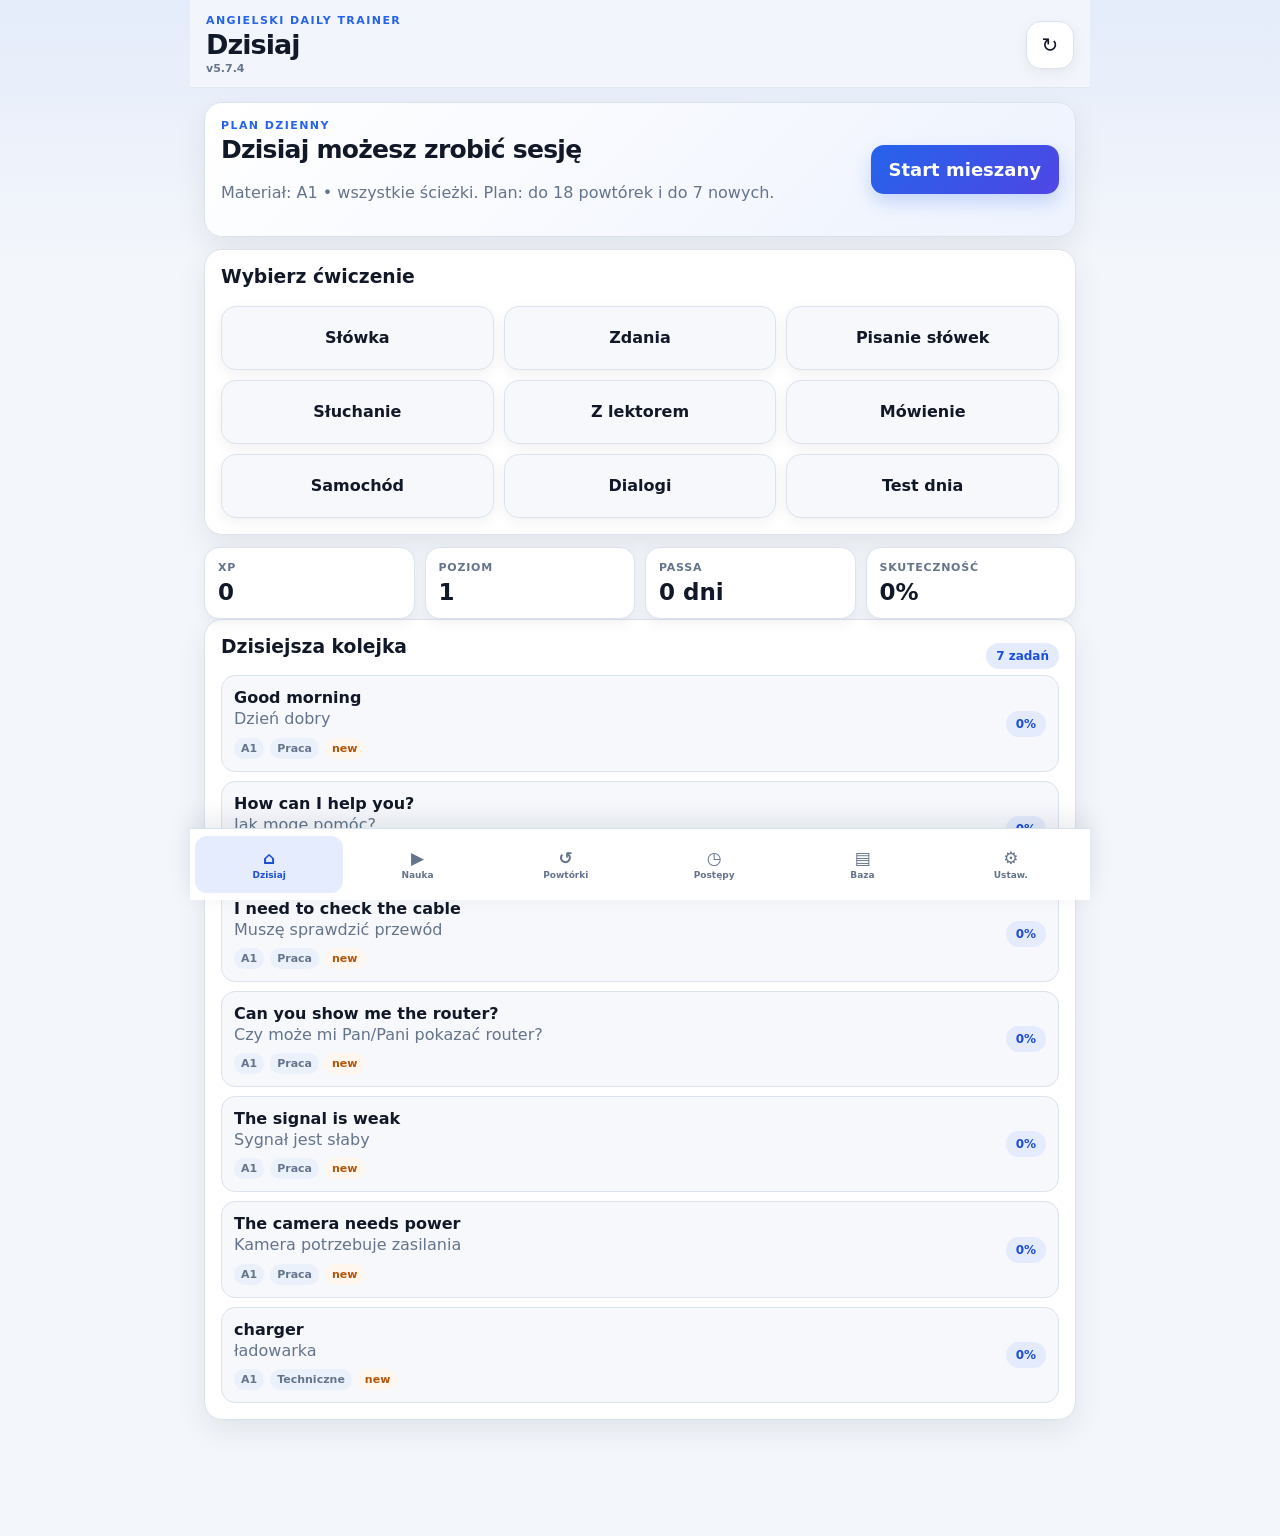
==== commit f7411948: "Aktualizacja aplikacji v5.7.4 - 2026-07-29 13:28" ====
--- a/index.html
+++ b/index.html
@@ -4,66 +4,143 @@
 <meta charset="utf-8">
 <meta name="viewport" content="width=device-width,initial-scale=1,viewport-fit=cover">
 <meta id="themeColorMeta" name="theme-color" content="#2563eb">
-<meta http-equiv="Cache-Control" content="no-cache, no-store, must-revalidate">
-<meta http-equiv="Pragma" content="no-cache">
-<meta http-equiv="Expires" content="0">
-<link rel="manifest" href="manifest.json?v=5.7.3">
-<link rel="apple-touch-icon" href="icon-192.png?v=5.7.3">
-<title>Angielski Daily Trainer v5.7.3</title>
+<link rel="manifest" href="manifest.json?v=5.7.4">
+<link rel="apple-touch-icon" href="icon-192.png?v=5.7.4">
+<title>Angielski Daily Trainer v5.7.4</title>
 <style>
-:root{--bg:#f6f8fc;--card:#fff;--text:#101827;--muted:#64748b;--line:#dbe4f0;--blue:#2563eb;--blue2:#1d4ed8;--green:#16a34a;--red:#dc2626;--amber:#d97706;--shadow:0 10px 28px rgba(30,41,59,.10);--radius:18px;--navh:74px;--font-scale:1;--page1:#eef5ff;--page2:#f8fafc;--topbar:rgba(246,248,252,.96);--soft:#edf2fa;--input:#fff}
-*{box-sizing:border-box}html,body{margin:0;width:100%;min-height:100%;overflow-x:hidden;font-family:system-ui,-apple-system,"Segoe UI",Roboto,Arial,sans-serif;background:linear-gradient(180deg,var(--page1),var(--page2));color:var(--text);font-size:calc(16px * var(--font-scale))}
-button,input,select,textarea{font:inherit;max-width:100%}button{border:0;cursor:pointer}button:disabled{opacity:.55}.app{min-height:100dvh;max-width:900px;margin:0 auto;padding-bottom:calc(var(--navh) + env(safe-area-inset-bottom,0px))}
-.topbar{position:sticky;top:0;z-index:10;background:var(--topbar);backdrop-filter:blur(10px);border-bottom:1px solid var(--line);padding:14px 14px 10px;display:flex;align-items:center;justify-content:space-between;gap:12px}
-.eyebrow{margin:0 0 3px;color:var(--blue);font-size:calc(11px * var(--font-scale));font-weight:900;text-transform:uppercase;letter-spacing:.14em}.topbar h1{margin:0;font-size:calc(28px * var(--font-scale));line-height:1.05;letter-spacing:-.04em}.ver{font-size:calc(11px * var(--font-scale));color:var(--muted);font-weight:800}
-.content{padding:12px}.screen{display:none}.screen.active{display:block}.card{background:var(--card);border:1px solid var(--line);border-radius:var(--radius);box-shadow:var(--shadow);padding:15px;margin-bottom:12px}.hero{background:linear-gradient(135deg,#fff,#edf5ff);display:grid;gap:14px}.hero h2,.lesson h2{margin:0 0 8px;font-size:calc(25px * var(--font-scale));line-height:1.12;letter-spacing:-.035em}.muted{color:var(--muted);line-height:1.45}.row{display:flex;gap:9px;align-items:center;flex-wrap:wrap}.between{display:flex;justify-content:space-between;align-items:center;gap:10px}
-.primary,.secondary,.danger{border-radius:14px;padding:12px 14px;font-weight:900;min-height:44px}.primary{background:linear-gradient(135deg,var(--blue),#4f46e5);color:#fff;box-shadow:0 8px 20px rgba(37,99,235,.2)}.secondary{background:var(--soft);color:#172033;border:1px solid var(--line)}.danger{background:#fff1f2;color:#b91c1c;border:1px solid #fecdd3}.big{width:100%;font-size:calc(18px * var(--font-scale));padding:15px}
-.iconbtn{width:46px;height:46px;border-radius:16px;background:#fff;border:1px solid var(--line);box-shadow:var(--shadow);font-size:calc(20px * var(--font-scale))}
-.grid{display:grid;grid-template-columns:repeat(2,1fr);gap:10px}.practice-grid{display:grid;grid-template-columns:repeat(2,1fr);gap:10px}.practice{display:flex;align-items:center;justify-content:center;text-align:center;background:#fff;border:1px solid var(--line);border-radius:16px;padding:13px;min-height:62px;box-shadow:0 6px 16px rgba(30,41,59,.06)}.practice strong{display:block;font-size:calc(16px * var(--font-scale));margin-bottom:4px}.practice span{display:block;color:var(--muted);font-size:calc(12px * var(--font-scale));line-height:1.35}.practice:hover,.practice:focus{border-color:#93c5fd;box-shadow:0 0 0 4px rgba(37,99,235,.10)}.lesson-tools{display:flex;gap:8px;flex-wrap:wrap;margin:10px 0}.stat{background:#fff;border:1px solid var(--line);border-radius:16px;padding:12px}.stat span{display:block;color:var(--muted);font-size:calc(11px * var(--font-scale));font-weight:900;text-transform:uppercase;letter-spacing:.08em}.stat strong{display:block;margin-top:5px;font-size:calc(23px * var(--font-scale))}
-.badge{display:inline-flex;align-items:center;border-radius:999px;background:#eef4ff;color:var(--blue2);font-size:calc(12px * var(--font-scale));font-weight:900;padding:6px 10px}.list{display:grid;gap:9px}.item{display:grid;grid-template-columns:1fr auto;gap:8px;align-items:center;border:1px solid var(--line);border-radius:15px;background:#fff;padding:11px;min-width:0}.item strong,.item div{min-width:0;overflow-wrap:anywhere}.minirow{display:flex;gap:6px;flex-wrap:wrap;margin-top:6px}.mini{font-size:calc(11px * var(--font-scale));border-radius:999px;padding:4px 7px;background:#f1f5f9;color:#475569;font-weight:800}.green{background:#dcfce7!important;color:#166534!important}.red{background:#fee2e2!important;color:#991b1b!important}.amber{background:#fef3c7!important;color:#92400e!important}
-.progress{height:9px;background:#e2e8f0;border-radius:999px;overflow:hidden;margin:12px 0 18px}.progress span{display:block;height:100%;width:0;background:linear-gradient(90deg,var(--blue),var(--green));transition:.2s}
-.answer{width:100%;border:1px solid var(--line);border-radius:15px;background:var(--input);color:var(--text);padding:13px;font-size:calc(18px * var(--font-scale));outline:0}.answer:focus{border-color:#93c5fd;box-shadow:0 0 0 4px rgba(37,99,235,.12)}.choices{display:grid;gap:9px}.choice{background:#fff;border:1px solid var(--line);border-radius:15px;padding:13px;text-align:left;font-weight:850;min-height:46px}.choice.selected{background:#eef4ff;border-color:#93c5fd}.feedback{border-radius:15px;padding:12px;margin:12px 0}.ok{background:#ecfdf5;border:1px solid #bbf7d0}.bad{background:#fff1f2;border:1px solid #fecdd3}.feedback-partial{background:#fffbeb;border:1px solid #fde68a}.hidden{display:none!important}
-.filters,.settings{display:grid;gap:9px}.filters input,.filters select,.settings input,.settings select,textarea{width:100%;border:1px solid var(--line);border-radius:13px;background:var(--input);color:var(--text);padding:11px}textarea{min-height:120px}.bottomnav{position:fixed;left:50%;bottom:0;transform:translateX(-50%);z-index:20;width:min(900px,100%);display:grid;grid-template-columns:repeat(6,1fr);gap:3px;padding:7px 6px calc(7px + env(safe-area-inset-bottom,0px));background:rgba(255,255,255,.96);border-top:1px solid var(--line);box-shadow:0 -8px 24px rgba(30,41,59,.08)}
-.nav{background:transparent;border-radius:14px;color:#64748b;font-size:calc(10px * var(--font-scale));font-weight:900;padding:8px 2px;display:flex;flex-direction:column;gap:2px;align-items:center}.nav span{font-size:calc(17px * var(--font-scale))}.nav.active{background:#eef4ff;color:var(--blue2)}
-.mode-stats{display:grid;gap:9px}.barline{display:grid;grid-template-columns:120px 1fr 54px;gap:8px;align-items:center}.bartrack{height:10px;background:#e2e8f0;border-radius:999px;overflow:hidden}.barfill{height:100%;background:linear-gradient(90deg,var(--blue),var(--green));border-radius:999px}.history-grid{display:grid;grid-template-columns:repeat(14,1fr);gap:5px;margin-top:8px}.daybox{min-height:52px;border:1px solid var(--line);border-radius:12px;background:#fff;padding:6px;text-align:center}.daybox strong{display:block;font-size:calc(11px * var(--font-scale))}.daybox span{display:block;color:var(--muted);font-size:calc(10px * var(--font-scale))}.micline{display:flex;gap:8px;align-items:center;flex-wrap:wrap;margin-top:8px}.micnote{font-size:calc(12px * var(--font-scale));color:var(--muted)}.transcript{border:1px dashed #93c5fd;background:#f8fbff;border-radius:13px;padding:10px;margin-top:8px;font-weight:800}
-#errorBox{display:none;margin:10px 12px 0;padding:10px;border-radius:13px;background:#fff1f2;color:#991b1b;border:1px solid #fecdd3;font-size:calc(13px * var(--font-scale));font-weight:700;white-space:pre-wrap}
-
-.car-panel{border:2px solid #bfdbfe;background:linear-gradient(180deg,#eff6ff,#fff);border-radius:22px;padding:16px;margin-top:10px}.car-status{font-size:calc(24px * var(--font-scale));font-weight:950;letter-spacing:-.03em;margin-bottom:8px}.car-prompt{font-size:calc(22px * var(--font-scale));line-height:1.25;font-weight:900;margin:10px 0}.car-command-grid{display:grid;grid-template-columns:repeat(2,1fr);gap:10px;margin-top:12px}.car-command{min-height:68px;border-radius:18px;background:#eaf2ff;border:1px solid #bfdbfe;color:#172033;font-weight:950;font-size:calc(18px * var(--font-scale))}.car-command.primary-car{background:linear-gradient(135deg,#2563eb,#4f46e5);color:#fff}.car-command.stop-car{background:#fff1f2;color:#991b1b;border-color:#fecdd3}.car-tip{font-size:calc(13px * var(--font-scale));color:#64748b;line-height:1.45;margin-top:10px}.car-active .lesson-tools,.car-active #checkBtn,.car-active #dontKnowBtn,.car-active #speakBtn{display:none!important}.car-active #nextBtn{min-height:64px;font-size:calc(20px * var(--font-scale));border-radius:18px;width:100%}.car-active #prompt{font-size:calc(24px * var(--font-scale));font-weight:950;line-height:1.2}.car-active input.answer.hidden{display:none!important;pointer-events:none!important}.car-active #hint{font-size:calc(14px * var(--font-scale))}html[data-font-size="small"]{--font-scale:.90}html[data-font-size="normal"]{--font-scale:1}html[data-font-size="large"]{--font-scale:1.15}html[data-font-size="xlarge"]{--font-scale:1.30}
-html[data-theme="dark"]{--bg:#0b1220;--card:#111827;--text:#f8fafc;--muted:#a8b3c7;--line:#334155;--shadow:0 10px 28px rgba(0,0,0,.35);--page1:#09111f;--page2:#111827;--topbar:rgba(15,23,42,.96);--soft:#1e293b;--input:#0f172a}
-html[data-theme="dark"] .hero{background:linear-gradient(135deg,#111827,#172554)}html[data-theme="dark"] .practice,html[data-theme="dark"] .stat,html[data-theme="dark"] .item,html[data-theme="dark"] .choice,html[data-theme="dark"] .daybox,html[data-theme="dark"] .iconbtn,html[data-theme="dark"] .bottomnav{background:#111827;color:var(--text)}html[data-theme="dark"] .choice.selected,html[data-theme="dark"] .nav.active{background:#172554}html[data-theme="dark"] .car-panel{background:linear-gradient(180deg,#172554,#111827)}html[data-theme="dark"] .car-command{background:#1e293b;color:var(--text)}
-html[data-theme="dark"] .secondary{background:#1e293b;color:#f8fafc;border-color:#475569}html[data-theme="dark"] .danger{background:#4c0519;color:#ffe4e6;border-color:#9f1239}html[data-theme="dark"] .badge{background:#1e3a8a;color:#dbeafe}html[data-theme="dark"] .mini{background:#263449;color:#e2e8f0}html[data-theme="dark"] .progress,html[data-theme="dark"] .bartrack{background:#334155}html[data-theme="dark"] .transcript{background:#0f172a;color:#f8fafc;border-color:#60a5fa}html[data-theme="dark"] .car-command.stop-car{background:#4c0519;color:#ffe4e6;border-color:#9f1239}
-@media(prefers-color-scheme:dark){html[data-theme="system"]{--bg:#0b1220;--card:#111827;--text:#f8fafc;--muted:#a8b3c7;--line:#334155;--shadow:0 10px 28px rgba(0,0,0,.35);--page1:#09111f;--page2:#111827;--topbar:rgba(15,23,42,.96);--soft:#1e293b;--input:#0f172a}html[data-theme="system"] .hero{background:linear-gradient(135deg,#111827,#172554)}html[data-theme="system"] .practice,html[data-theme="system"] .stat,html[data-theme="system"] .item,html[data-theme="system"] .choice,html[data-theme="system"] .daybox,html[data-theme="system"] .iconbtn,html[data-theme="system"] .bottomnav{background:#111827;color:var(--text)}html[data-theme="system"] .choice.selected,html[data-theme="system"] .nav.active{background:#172554}html[data-theme="system"] .car-panel{background:linear-gradient(180deg,#172554,#111827)}html[data-theme="system"] .car-command{background:#1e293b;color:var(--text)}html[data-theme="system"] .secondary{background:#1e293b;color:#f8fafc;border-color:#475569}html[data-theme="system"] .danger{background:#4c0519;color:#ffe4e6;border-color:#9f1239}html[data-theme="system"] .badge{background:#1e3a8a;color:#dbeafe}html[data-theme="system"] .mini{background:#263449;color:#e2e8f0}html[data-theme="system"] .progress,html[data-theme="system"] .bartrack{background:#334155}html[data-theme="system"] .transcript{background:#0f172a;color:#f8fafc;border-color:#60a5fa}html[data-theme="system"] .car-command.stop-car{background:#4c0519;color:#ffe4e6;border-color:#9f1239}}
-@media(max-width:520px){.car-command-grid{grid-template-columns:1fr}.car-status{font-size:calc(22px * var(--font-scale))}.car-prompt{font-size:calc(20px * var(--font-scale))}}
-@media(min-width:720px){.grid{grid-template-columns:repeat(4,1fr)}.practice-grid{grid-template-columns:repeat(3,1fr)}.hero{grid-template-columns:1fr auto;align-items:center}.big{width:auto}.filters{grid-template-columns:2fr 1fr 1fr}.settings{grid-template-columns:1fr 1fr}}
-.feedback-details{margin:8px 0 0;padding-left:20px;line-height:1.45}.feedback-details li{margin:3px 0}
+:root{
+  color-scheme:light;
+  --app-bg:#f3f6fb;--surface:#ffffff;--surface-soft:#f6f8fc;--surface-strong:#eaf1fb;
+  --text:#111827;--muted:#64748b;--border:#dbe3ee;--primary:#2563eb;--primary-strong:#1d4ed8;
+  --success:#15803d;--success-bg:#ecfdf3;--danger:#b91c1c;--danger-bg:#fff1f2;--warning:#b45309;--warning-bg:#fff7ed;
+  --shadow:0 10px 30px rgba(15,23,42,.08);--shadow-soft:0 4px 14px rgba(15,23,42,.06);
+  --radius:18px;--navh:72px;--font-scale:1;--topbar:rgba(243,246,251,.94);--input:#ffffff;
+}
+html[data-theme="dark"]{
+  color-scheme:dark;
+  --app-bg:#0b1220;--surface:#111827;--surface-soft:#172033;--surface-strong:#1e293b;
+  --text:#f8fafc;--muted:#a8b3c7;--border:#334155;--primary:#60a5fa;--primary-strong:#3b82f6;
+  --success:#86efac;--success-bg:#123524;--danger:#fda4af;--danger-bg:#4c0519;--warning:#fdba74;--warning-bg:#431407;
+  --shadow:0 14px 36px rgba(0,0,0,.30);--shadow-soft:0 4px 18px rgba(0,0,0,.22);--topbar:rgba(11,18,32,.94);--input:#0f172a;
+}
+@media(prefers-color-scheme:dark){
+  html[data-theme="system"]{
+    color-scheme:dark;
+    --app-bg:#0b1220;--surface:#111827;--surface-soft:#172033;--surface-strong:#1e293b;
+    --text:#f8fafc;--muted:#a8b3c7;--border:#334155;--primary:#60a5fa;--primary-strong:#3b82f6;
+    --success:#86efac;--success-bg:#123524;--danger:#fda4af;--danger-bg:#4c0519;--warning:#fdba74;--warning-bg:#431407;
+    --shadow:0 14px 36px rgba(0,0,0,.30);--shadow-soft:0 4px 18px rgba(0,0,0,.22);--topbar:rgba(11,18,32,.94);--input:#0f172a;
+  }
+}
+html[data-font-size="small"]{--font-scale:.9}html[data-font-size="normal"]{--font-scale:1}html[data-font-size="large"]{--font-scale:1.14}html[data-font-size="xlarge"]{--font-scale:1.28}
+*{box-sizing:border-box}
+html,body{margin:0;width:100%;min-height:100%;overflow-x:hidden;background:var(--app-bg);color:var(--text);font-family:system-ui,-apple-system,"Segoe UI",Roboto,Arial,sans-serif;font-size:calc(16px * var(--font-scale))}
+body{background:linear-gradient(180deg,color-mix(in srgb,var(--primary) 7%,var(--app-bg)) 0,var(--app-bg) 260px);transition:background-color .18s,color .18s}
+button,input,select,textarea{font:inherit;color:inherit}button{border:0;cursor:pointer}button:disabled{opacity:.55;cursor:not-allowed}
+input,select,textarea{width:100%;min-height:46px;border:1px solid var(--border);border-radius:13px;background:var(--input);padding:11px 12px;outline:none;transition:border-color .15s,box-shadow .15s,background-color .15s}
+input:focus,select:focus,textarea:focus{border-color:var(--primary);box-shadow:0 0 0 4px color-mix(in srgb,var(--primary) 18%,transparent)}
+textarea{min-height:150px;resize:vertical}.hidden{display:none!important}
+.app{min-height:100dvh;max-width:900px;margin:0 auto;padding-bottom:calc(var(--navh) + 18px + env(safe-area-inset-bottom,0px))}
+.topbar{position:sticky;top:0;z-index:20;display:flex;align-items:center;justify-content:space-between;gap:12px;padding:14px 16px 12px;background:var(--topbar);backdrop-filter:blur(14px);border-bottom:1px solid color-mix(in srgb,var(--border) 82%,transparent)}
+.eyebrow{margin:0 0 4px;color:var(--primary);font-size:calc(11px * var(--font-scale));font-weight:900;text-transform:uppercase;letter-spacing:.13em}.topbar h1{margin:0;font-size:calc(27px * var(--font-scale));line-height:1.05;letter-spacing:-.035em}.ver{margin-top:3px;color:var(--muted);font-size:calc(11px * var(--font-scale));font-weight:800}
+.content{padding:14px}.screen{display:none}.screen.active{display:block}
+.card{margin-bottom:12px;padding:16px;background:var(--surface);border:1px solid var(--border);border-radius:var(--radius);box-shadow:var(--shadow)}
+.card h2,.card h3{margin-top:0}.hero{display:grid;gap:14px;background:linear-gradient(135deg,var(--surface),color-mix(in srgb,var(--primary) 8%,var(--surface)))}.hero h2,.lesson h2{margin:0 0 8px;font-size:calc(25px * var(--font-scale));line-height:1.14;letter-spacing:-.03em}
+.muted{color:var(--muted);line-height:1.45}.row{display:flex;gap:9px;align-items:center;flex-wrap:wrap}.between{display:flex;justify-content:space-between;align-items:center;gap:10px}
+.primary,.secondary,.danger{min-height:46px;padding:11px 15px;border-radius:13px;font-weight:850;transition:transform .12s,filter .12s,box-shadow .12s}.primary:active,.secondary:active,.danger:active,.practice:active,.nav:active{transform:scale(.98)}
+.primary{background:linear-gradient(135deg,#2563eb,#4f46e5);color:#fff;box-shadow:0 8px 18px rgba(37,99,235,.22)}.secondary{background:var(--surface-soft);color:var(--text);border:1px solid var(--border)}.danger{background:var(--danger-bg);color:var(--danger);border:1px solid color-mix(in srgb,var(--danger) 35%,var(--border))}.big{width:100%;font-size:calc(18px * var(--font-scale));padding:14px 18px}
+.iconbtn{width:48px;height:48px;flex:0 0 48px;border-radius:15px;background:var(--surface);color:var(--text);border:1px solid var(--border);box-shadow:var(--shadow-soft);font-size:calc(20px * var(--font-scale))}
+.grid{display:grid;grid-template-columns:repeat(2,minmax(0,1fr));gap:10px}.practice-grid{display:grid;grid-template-columns:repeat(2,minmax(0,1fr));gap:10px}.practice{min-height:64px;padding:14px 10px;border:1px solid var(--border);border-radius:15px;background:var(--surface-soft);color:var(--text);box-shadow:var(--shadow-soft);font-weight:850;text-align:center}.practice:focus-visible{outline:3px solid color-mix(in srgb,var(--primary) 28%,transparent);outline-offset:2px}.practice strong{display:block;font-size:calc(16px * var(--font-scale))}
+.stat{min-width:0;padding:13px;background:var(--surface);border:1px solid var(--border);border-radius:15px;box-shadow:var(--shadow-soft)}.stat span{display:block;color:var(--muted);font-size:calc(11px * var(--font-scale));font-weight:850;text-transform:uppercase;letter-spacing:.07em}.stat strong{display:block;margin-top:5px;font-size:calc(23px * var(--font-scale));overflow-wrap:anywhere}
+.badge{display:inline-flex;align-items:center;max-width:100%;padding:6px 10px;border-radius:999px;background:color-mix(in srgb,var(--primary) 13%,var(--surface));color:var(--primary-strong);font-size:calc(12px * var(--font-scale));font-weight:850;overflow-wrap:anywhere}.list{display:grid;gap:9px}.item{display:grid;grid-template-columns:minmax(0,1fr) auto;gap:10px;align-items:center;padding:12px;border:1px solid var(--border);border-radius:14px;background:var(--surface-soft)}.item strong,.item div{min-width:0;overflow-wrap:anywhere}.minirow{display:flex;gap:6px;flex-wrap:wrap;margin-top:7px}.mini{padding:4px 7px;border-radius:999px;background:var(--surface-strong);color:var(--muted);font-size:calc(11px * var(--font-scale));font-weight:800}.green{background:var(--success-bg)!important;color:var(--success)!important}.red{background:var(--danger-bg)!important;color:var(--danger)!important}.amber{background:var(--warning-bg)!important;color:var(--warning)!important}
+.progress{height:9px;margin:12px 0 18px;overflow:hidden;border-radius:999px;background:var(--surface-strong)}.progress span{display:block;height:100%;width:0;background:linear-gradient(90deg,#2563eb,#22c55e);transition:width .2s}.answer{width:100%;min-height:54px;font-size:calc(18px * var(--font-scale));scroll-margin:150px}.choices{display:grid;gap:9px}.choice{min-height:50px;padding:12px;border:1px solid var(--border);border-radius:13px;background:var(--surface-soft);color:var(--text);font-weight:750;text-align:left}.choice.selected{border-color:var(--primary);background:color-mix(in srgb,var(--primary) 14%,var(--surface));box-shadow:0 0 0 3px color-mix(in srgb,var(--primary) 14%,transparent)}
+.feedback{margin-top:12px;padding:13px;border-radius:13px;border:1px solid}.feedback.ok{background:var(--success-bg);color:var(--success);border-color:color-mix(in srgb,var(--success) 35%,var(--border))}.feedback.bad{background:var(--danger-bg);color:var(--danger);border-color:color-mix(in srgb,var(--danger) 35%,var(--border))}.feedback-partial{background:var(--warning-bg);color:var(--warning);border-color:color-mix(in srgb,var(--warning) 35%,var(--border))}.feedback-details{margin:8px 0 0;padding-left:20px;line-height:1.45}.feedback-details li{margin:3px 0}.lesson-actions{display:grid;grid-template-columns:repeat(3,minmax(0,1fr));gap:9px;margin-top:13px}.lesson-actions button{width:100%;min-width:0;padding-inline:8px}
+.filters{display:grid;grid-template-columns:1fr;gap:10px}.mode-stats{display:grid;gap:9px}.barline{display:grid;grid-template-columns:minmax(90px,120px) 1fr auto;gap:8px;align-items:center}.bartrack{height:10px;overflow:hidden;border-radius:999px;background:var(--surface-strong)}.barfill{height:100%;border-radius:999px;background:linear-gradient(90deg,#2563eb,#22c55e)}.history-grid{display:grid;grid-template-columns:repeat(7,minmax(0,1fr));gap:6px}.daybox{min-width:0;padding:7px 4px;border:1px solid var(--border);border-radius:11px;background:var(--surface-soft);text-align:center}.daybox strong,.daybox span{display:block;font-size:calc(10px * var(--font-scale));overflow-wrap:anywhere}.daybox span{color:var(--muted)}
+.micline{display:flex;gap:8px;align-items:center;flex-wrap:wrap;margin-top:8px}.micnote{margin-top:8px;color:var(--muted);font-size:calc(12px * var(--font-scale))}.transcript{margin-top:8px;padding:10px;border:1px dashed var(--primary);border-radius:12px;background:var(--surface-soft);font-weight:750}#errorBox{display:none;margin:10px 12px 0;padding:10px;border:1px solid color-mix(in srgb,var(--danger) 35%,var(--border));border-radius:12px;background:var(--danger-bg);color:var(--danger);font-size:calc(13px * var(--font-scale));font-weight:700;white-space:pre-wrap}
+.car-panel{margin-top:10px;padding:16px;border:1px solid color-mix(in srgb,var(--primary) 45%,var(--border));border-radius:18px;background:color-mix(in srgb,var(--primary) 7%,var(--surface))}.car-status{margin-bottom:8px;font-size:calc(23px * var(--font-scale));font-weight:900;letter-spacing:-.025em}.car-prompt{margin:10px 0;font-size:calc(21px * var(--font-scale));line-height:1.28;font-weight:850}.car-command-grid{display:grid;grid-template-columns:repeat(2,minmax(0,1fr));gap:9px;margin-top:12px}.car-command{min-height:60px;border:1px solid var(--border);border-radius:14px;background:var(--surface-soft);color:var(--text);font-weight:850}.primary-car{background:linear-gradient(135deg,#2563eb,#4f46e5);color:#fff;border:0}.stop-car{background:var(--danger-bg);color:var(--danger)}.car-tip{margin-top:10px;color:var(--muted);font-size:calc(12px * var(--font-scale));line-height:1.4}.car-active .lesson-actions,.car-active #checkBtn,.car-active #dontKnowBtn,.car-active #speakBtn{display:none!important}.car-active #nextBtn{width:100%;min-height:58px}.car-active #prompt{font-size:calc(23px * var(--font-scale))}
+.settings-page{display:grid;gap:12px}.settings-section{margin:0}.settings-section h3{margin:0 0 14px;font-size:calc(18px * var(--font-scale));letter-spacing:-.015em}.settings-grid{display:grid;grid-template-columns:1fr;gap:12px}.setting-field{display:grid;gap:7px;color:var(--text);font-weight:750}.setting-field>span{font-size:calc(13px * var(--font-scale));color:var(--muted);font-weight:800}.switch-row{display:flex;align-items:center;justify-content:space-between;gap:14px;min-height:50px;padding:11px 12px;border:1px solid var(--border);border-radius:13px;background:var(--surface-soft);font-weight:750}.switch-row input[type="checkbox"]{width:22px;height:22px;min-height:22px;flex:0 0 22px;accent-color:#2563eb}.settings-actions{display:grid;grid-template-columns:repeat(3,minmax(0,1fr));gap:9px}.settings-actions button{width:100%;padding-inline:8px}.settings-data textarea{margin-top:10px}
+.bottomnav{position:fixed;z-index:30;left:50%;bottom:0;transform:translateX(-50%);display:grid;grid-template-columns:repeat(6,minmax(0,1fr));width:min(900px,100%);min-height:var(--navh);padding:7px 5px calc(7px + env(safe-area-inset-bottom,0px));border-top:1px solid var(--border);background:color-mix(in srgb,var(--surface) 94%,transparent);backdrop-filter:blur(16px);box-shadow:0 -8px 26px rgba(15,23,42,.09);transition:transform .2s,opacity .2s}.nav{display:flex;flex-direction:column;align-items:center;justify-content:center;gap:3px;min-width:0;padding:6px 1px;border-radius:12px;background:transparent;color:var(--muted);font-size:calc(9px * var(--font-scale));font-weight:850;white-space:nowrap}.nav span{font-size:calc(17px * var(--font-scale));line-height:1}.nav.active{background:color-mix(in srgb,var(--primary) 12%,var(--surface));color:var(--primary-strong)}
+body.keyboard-open .bottomnav,body.input-active .bottomnav,body:has(input:focus,textarea:focus) .bottomnav{transform:translate(-50%,120%);opacity:0;pointer-events:none}body.keyboard-open .app,body.input-active .app,body:has(input:focus,textarea:focus) .app{padding-bottom:14px}body.keyboard-open .topbar{position:relative}
+@media(max-width:520px){.content{padding:12px}.card{padding:14px}.lesson-actions{grid-template-columns:repeat(2,minmax(0,1fr))}.lesson-actions .primary{grid-column:auto}.car-command-grid{grid-template-columns:1fr}.settings-actions{grid-template-columns:1fr}.bottomnav{min-height:68px}.nav{font-size:calc(8.5px * var(--font-scale))}.history-grid{grid-template-columns:repeat(7,minmax(42px,1fr));overflow-x:auto;padding-bottom:4px}}
+@media(min-width:720px){.grid{grid-template-columns:repeat(4,minmax(0,1fr))}.practice-grid{grid-template-columns:repeat(3,minmax(0,1fr))}.hero{grid-template-columns:1fr auto;align-items:center}.big{width:auto}.filters{grid-template-columns:2fr 1fr 1fr}.settings-grid{grid-template-columns:repeat(2,minmax(0,1fr))}.settings-page{grid-template-columns:repeat(2,minmax(0,1fr))}.settings-section.wide{grid-column:1/-1}}
 </style>
 </head>
 <body>
 <div id="errorBox"></div>
 <div class="app">
-<header class="topbar"><div><p class="eyebrow">Angielski Daily Trainer</p><h1 id="title">Dzisiaj</h1><div class="ver">v5.7.3</div></div><button id="refreshBtn" class="iconbtn" title="Wyczyść cache">↻</button></header>
+<header class="topbar"><div><p class="eyebrow">Angielski Daily Trainer</p><h1 id="title">Dzisiaj</h1><div class="ver">v5.7.4</div></div><button id="refreshBtn" class="iconbtn" title="Wyczyść cache">↻</button></header>
 <main class="content">
 <section id="todayScreen" class="screen" data-title="Dzisiaj">
 <div class="card hero"><div><p class="eyebrow">Plan dzienny</p><h2 id="headline">Ładowanie...</h2><p id="subline" class="muted"></p></div><button id="startBtn" class="primary big">Start mieszany</button></div>
-<div class="card"><h3>Wybierz ćwiczenie</h3><div class="practice-grid"><button class="practice" data-practice="vocab"><strong>Słówka</strong></button><button class="practice" data-practice="sentences"><strong>Zdania</strong></button><button class="practice" data-practice="writing"><strong>Pisanie</strong></button><button class="practice" data-practice="listening"><strong>Słuchanie</strong></button><button class="practice" data-practice="lector"><strong>Z lektorem</strong></button><button class="practice" data-practice="speaking"><strong>Mówienie</strong></button><button class="practice" data-practice="car"><strong>Samochód</strong></button><button class="practice" data-practice="dialogues"><strong>Dialogi</strong></button><button class="practice" data-practice="test"><strong>Test dnia</strong></button></div></div>
+<div class="card"><h3>Wybierz ćwiczenie</h3><div class="practice-grid"><button class="practice" data-practice="vocab"><strong>Słówka</strong></button><button class="practice" data-practice="sentences"><strong>Zdania</strong></button><button class="practice" data-practice="writing"><strong>Pisanie słówek</strong></button><button class="practice" data-practice="listening"><strong>Słuchanie</strong></button><button class="practice" data-practice="lector"><strong>Z lektorem</strong></button><button class="practice" data-practice="speaking"><strong>Mówienie</strong></button><button class="practice" data-practice="car"><strong>Samochód</strong></button><button class="practice" data-practice="dialogues"><strong>Dialogi</strong></button><button class="practice" data-practice="test"><strong>Test dnia</strong></button></div></div>
 <div class="grid"><div class="stat"><span>XP</span><strong id="statXp">0</strong></div><div class="stat"><span>Poziom</span><strong id="statLevel">1</strong></div><div class="stat"><span>Passa</span><strong id="statStreak">0 dni</strong></div><div class="stat"><span>Skuteczność</span><strong id="statAcc">0%</strong></div></div>
 <div class="card"><div class="between"><h3>Dzisiejsza kolejka</h3><span id="queueBadge" class="badge">0 zadań</span></div><div id="queueList" class="list"></div></div>
 </section>
 <section id="learnScreen" class="screen" data-title="Nauka">
 <div id="emptyLesson" class="card"><h2>Brak aktywnej sesji</h2><p class="muted">Uruchom sesję z ekranu „Dzisiaj”.</p><button class="primary" data-nav="today">Przejdź do planu</button></div>
-<div id="lessonCard" class="card lesson hidden"><div class="between"><span id="lessonMode" class="badge">Tryb</span><span id="lessonProgress" class="muted">0 / 0</span></div><div class="progress"><span id="bar"></span></div><p id="promptLabel" class="eyebrow">Przetłumacz</p><h2 id="prompt">...</h2><p id="hint" class="muted"></p><div id="answerArea"></div><div id="feedback" class="feedback hidden"></div><div class="row"><button id="speakBtn" class="secondary">Odsłuchaj</button><button id="micBtn" class="secondary hidden">Mów</button><button id="dontKnowBtn" class="danger">Nie wiem</button><button id="checkBtn" class="primary">Sprawdź</button><button id="nextBtn" class="primary hidden">Dalej</button></div><div id="micStatus" class="micnote hidden"></div></div>
+<div id="lessonCard" class="card lesson hidden"><div class="between"><span id="lessonMode" class="badge">Tryb</span><span id="lessonProgress" class="muted">0 / 0</span></div><div class="progress"><span id="bar"></span></div><p id="promptLabel" class="eyebrow">Przetłumacz</p><h2 id="prompt">...</h2><p id="hint" class="muted"></p><div id="answerArea"></div><div id="feedback" class="feedback hidden"></div><div class="lesson-actions"><button id="speakBtn" class="secondary">Odsłuchaj</button><button id="micBtn" class="secondary hidden">Mów</button><button id="dontKnowBtn" class="danger">Nie wiem</button><button id="checkBtn" class="primary">Sprawdź</button><button id="nextBtn" class="primary hidden">Dalej</button></div><div id="micStatus" class="micnote hidden"></div></div>
 <div id="summary" class="card hidden"><h2>Sesja zakończona</h2><div class="grid"><div class="stat"><span>Poprawne</span><strong id="sumCorrect">0</strong></div><div class="stat"><span>Błędy</span><strong id="sumWrong">0</strong></div><div class="stat"><span>XP</span><strong id="sumXp">0</strong></div><div class="stat"><span>Skuteczność</span><strong id="sumAccuracy">0%</strong></div></div><button class="primary" data-nav="today">Wróć</button></div>
 </section>
 <section id="reviewsScreen" class="screen" data-title="Powtórki"><div class="card"><div class="between"><h3>Do powtórki</h3><button id="reviewBtn" class="primary">Powtarzaj</button></div><div id="reviewsList" class="list"></div></div></section>
 <section id="progressScreen" class="screen" data-title="Postępy"><div class="grid"><div class="stat"><span>Opanowane</span><strong id="mastered">0</strong></div><div class="stat"><span>W nauce</span><strong id="learning">0</strong></div><div class="stat"><span>Słabe</span><strong id="weak">0</strong></div><div class="stat"><span>Najlepsza seria</span><strong id="bestStreak">0</strong></div></div><div class="card"><h3>Postęp według trybu</h3><div id="modeStats" class="mode-stats"></div></div><div class="card"><h3>Aktywność z 14 dni</h3><div id="history14" class="history-grid"></div></div><div class="card"><h3>Najczęstsze błędy</h3><div id="mistakes" class="list"></div></div></section>
 <section id="baseScreen" class="screen" data-title="Baza"><div class="card filters"><input id="searchInput" type="search" placeholder="Szukaj słówka, kategorii albo zdania"><select id="levelFilter"></select><select id="trackFilter"></select></div><div class="card"><div class="between"><h3>Lista słówek</h3><span id="baseCount" class="badge">0</span></div><div id="baseList" class="list"></div></div></section>
-<section id="settingsScreen" class="screen" data-title="Ustawienia"><div class="card settings"><label>Nowe dziennie<input id="dailyNew" type="number" min="1" max="50"></label><label>Powtórki dziennie<input id="dailyReview" type="number" min="1" max="100"></label><label>Poziom<select id="defaultLevel"></select></label><label>Ścieżka<select id="defaultTrack"></select></label><label>Motyw<select id="themeMode"><option value="system">Systemowy</option><option value="light">Jasny</option><option value="dark">Ciemny</option></select></label><label>Wielkość czcionki<select id="fontSize"><option value="small">Mała</option><option value="normal">Normalna</option><option value="large">Duża</option><option value="xlarge">Bardzo duża</option></select></label><label class="row"><input id="voiceEnabled" type="checkbox"> Lektor włączony</label><label>Akcent<select id="voiceLang"></select></label><label>Głos<select id="voiceName"></select></label><label>Prędkość lektora<input id="voiceRate" type="number" min="0.5" max="1.4" step="0.05"></label><label>Powtórzenia<input id="voiceRepeat" type="number" min="1" max="4"></label><label class="row"><input id="autoSpeak" type="checkbox"> Czytaj automatycznie w trybach audio</label><label class="row"><input id="preferExample" type="checkbox"> W trybie lektora czytaj przykład zdania</label><label>Czas pauzy po odpowiedzi w aucie<input id="carPause" type="number" min="1" max="8" step="1"></label><label class="row"><input id="carAutoNext" type="checkbox"> W aucie przechodź automatycznie dalej po odpowiedzi</label><label class="row"><input id="reminderEnabled" type="checkbox"> Przypominaj o codziennej nauce</label><label>Godzina przypomnienia<input id="reminderTime" type="time"></label><p class="muted">Rozpoznawanie mowy sprawdza tekst, nie jakość wymowy. Trybu samochodowego używaj wyłącznie bez odrywania uwagi od drogi.</p></div><div class="card"><h3>Dane</h3><div class="row"><button id="exportBtn" class="secondary">Eksport</button><button id="importBtn" class="secondary">Import</button><button id="resetBtn" class="danger">Reset</button></div><textarea id="dataBox" placeholder="Eksport/import danych"></textarea></div></section>
+<section id="settingsScreen" class="screen" data-title="Ustawienia">
+<div class="settings-page">
+  <div class="card settings-section">
+    <h3>Nauka</h3>
+    <div class="settings-grid">
+      <label class="setting-field"><span>Poziom</span><select id="defaultLevel"></select></label>
+      <label class="setting-field"><span>Ścieżka</span><select id="defaultTrack"></select></label>
+      <label class="setting-field"><span>Nowe zadania dziennie</span><input id="dailyNew" type="number" min="1" max="50"></label>
+      <label class="setting-field"><span>Powtórki dziennie</span><input id="dailyReview" type="number" min="1" max="100"></label>
+    </div>
+  </div>
+  <div class="card settings-section">
+    <h3>Wygląd</h3>
+    <div class="settings-grid">
+      <label class="setting-field"><span>Motyw</span><select id="themeMode"><option value="system">Zgodny z telefonem</option><option value="light">Jasny</option><option value="dark">Ciemny</option></select></label>
+      <label class="setting-field"><span>Wielkość czcionki</span><select id="fontSize"><option value="small">Mała</option><option value="normal">Normalna</option><option value="large">Duża</option><option value="xlarge">Bardzo duża</option></select></label>
+    </div>
+  </div>
+  <div class="card settings-section">
+    <h3>Dźwięk i mowa</h3>
+    <div class="settings-grid">
+      <label class="switch-row"><span>Lektor</span><input id="voiceEnabled" type="checkbox"></label>
+      <label class="switch-row"><span>Automatyczne odtwarzanie</span><input id="autoSpeak" type="checkbox"></label>
+      <label class="switch-row"><span>Czytaj przykład zdania</span><input id="preferExample" type="checkbox"></label>
+      <label class="setting-field"><span>Akcent</span><select id="voiceLang"></select></label>
+      <label class="setting-field"><span>Głos</span><select id="voiceName"></select></label>
+      <label class="setting-field"><span>Prędkość</span><input id="voiceRate" type="number" min="0.5" max="1.4" step="0.05"></label>
+      <label class="setting-field"><span>Liczba powtórzeń</span><input id="voiceRepeat" type="number" min="1" max="4"></label>
+    </div>
+  </div>
+  <div class="card settings-section">
+    <h3>Tryb samochodowy</h3>
+    <div class="settings-grid">
+      <label class="setting-field"><span>Pauza po odpowiedzi</span><input id="carPause" type="number" min="1" max="8" step="1"></label>
+      <label class="switch-row"><span>Automatycznie przechodź dalej</span><input id="carAutoNext" type="checkbox"></label>
+    </div>
+  </div>
+  <div class="card settings-section">
+    <h3>Przypomnienia</h3>
+    <div class="settings-grid">
+      <label class="switch-row"><span>Codzienne przypomnienie</span><input id="reminderEnabled" type="checkbox"></label>
+      <label class="setting-field"><span>Godzina</span><input id="reminderTime" type="time"></label>
+    </div>
+  </div>
+  <div class="card settings-section settings-data">
+    <h3>Dane</h3>
+    <div class="settings-actions"><button id="exportBtn" class="secondary">Eksport</button><button id="importBtn" class="secondary">Import</button><button id="resetBtn" class="danger">Reset</button></div>
+    <textarea id="dataBox" placeholder="Dane eksportu lub importu"></textarea>
+  </div>
+</div>
+</section>
 </main>
 <nav class="bottomnav"><button class="nav" data-nav="today"><span>⌂</span>Dzisiaj</button><button class="nav" data-nav="learn"><span>▶</span>Nauka</button><button class="nav" data-nav="reviews"><span>↺</span>Powtórki</button><button class="nav" data-nav="progress"><span>◷</span>Postępy</button><button class="nav" data-nav="base"><span>▤</span>Baza</button><button class="nav" data-nav="settings"><span>⚙</span>Ustaw.</button></nav>
 </div>
-<script src="learning-core.js?v=5.7.3" defer></script>
-<script src="data.js?v=5.7.3" defer></script>
-<script src="dialogues.js?v=5.7.3" defer></script>
-<script src="script.js?v=5.7.3" defer></script>
+<script src="learning-core.js?v=5.7.4" defer></script>
+<script src="data.js?v=5.7.4" defer></script>
+<script src="dialogues.js?v=5.7.4" defer></script>
+<script src="script.js?v=5.7.4" defer></script>
 </body>
 </html>
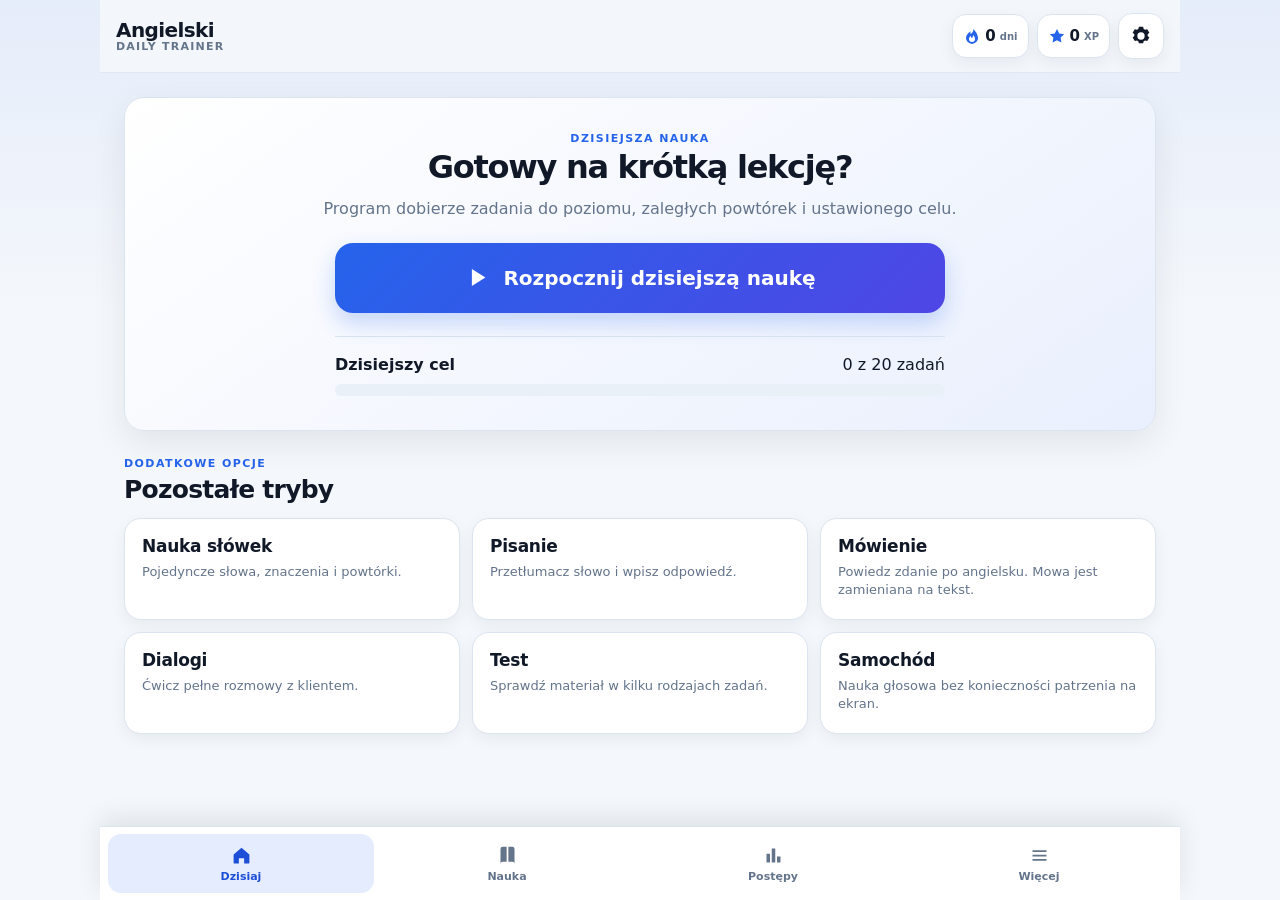
==== commit 8c6e478c: "Aktualizacja aplikacji v5.7.4 - 2026-07-29 16:55" ====
--- a/index.html
+++ b/index.html
@@ -1,146 +1,266 @@
 <!doctype html>
-<html id="appRoot" lang="pl" data-theme="system" data-font-size="normal">
+<html id="appRoot" lang="pl" data-theme="system" data-font-size="normal" data-animations="on">
 <head>
-<meta charset="utf-8">
-<meta name="viewport" content="width=device-width,initial-scale=1,viewport-fit=cover">
-<meta id="themeColorMeta" name="theme-color" content="#2563eb">
-<link rel="manifest" href="manifest.json?v=5.7.4">
-<link rel="apple-touch-icon" href="icon-192.png?v=5.7.4">
-<title>Angielski Daily Trainer v5.7.4</title>
-<style>
-:root{
-  color-scheme:light;
-  --app-bg:#f3f6fb;--surface:#ffffff;--surface-soft:#f6f8fc;--surface-strong:#eaf1fb;
-  --text:#111827;--muted:#64748b;--border:#dbe3ee;--primary:#2563eb;--primary-strong:#1d4ed8;
-  --success:#15803d;--success-bg:#ecfdf3;--danger:#b91c1c;--danger-bg:#fff1f2;--warning:#b45309;--warning-bg:#fff7ed;
-  --shadow:0 10px 30px rgba(15,23,42,.08);--shadow-soft:0 4px 14px rgba(15,23,42,.06);
-  --radius:18px;--navh:72px;--font-scale:1;--topbar:rgba(243,246,251,.94);--input:#ffffff;
-}
-html[data-theme="dark"]{
-  color-scheme:dark;
-  --app-bg:#0b1220;--surface:#111827;--surface-soft:#172033;--surface-strong:#1e293b;
-  --text:#f8fafc;--muted:#a8b3c7;--border:#334155;--primary:#60a5fa;--primary-strong:#3b82f6;
-  --success:#86efac;--success-bg:#123524;--danger:#fda4af;--danger-bg:#4c0519;--warning:#fdba74;--warning-bg:#431407;
-  --shadow:0 14px 36px rgba(0,0,0,.30);--shadow-soft:0 4px 18px rgba(0,0,0,.22);--topbar:rgba(11,18,32,.94);--input:#0f172a;
-}
-@media(prefers-color-scheme:dark){
-  html[data-theme="system"]{
-    color-scheme:dark;
-    --app-bg:#0b1220;--surface:#111827;--surface-soft:#172033;--surface-strong:#1e293b;
-    --text:#f8fafc;--muted:#a8b3c7;--border:#334155;--primary:#60a5fa;--primary-strong:#3b82f6;
-    --success:#86efac;--success-bg:#123524;--danger:#fda4af;--danger-bg:#4c0519;--warning:#fdba74;--warning-bg:#431407;
-    --shadow:0 14px 36px rgba(0,0,0,.30);--shadow-soft:0 4px 18px rgba(0,0,0,.22);--topbar:rgba(11,18,32,.94);--input:#0f172a;
-  }
-}
-html[data-font-size="small"]{--font-scale:.9}html[data-font-size="normal"]{--font-scale:1}html[data-font-size="large"]{--font-scale:1.14}html[data-font-size="xlarge"]{--font-scale:1.28}
-*{box-sizing:border-box}
-html,body{margin:0;width:100%;min-height:100%;overflow-x:hidden;background:var(--app-bg);color:var(--text);font-family:system-ui,-apple-system,"Segoe UI",Roboto,Arial,sans-serif;font-size:calc(16px * var(--font-scale))}
-body{background:linear-gradient(180deg,color-mix(in srgb,var(--primary) 7%,var(--app-bg)) 0,var(--app-bg) 260px);transition:background-color .18s,color .18s}
-button,input,select,textarea{font:inherit;color:inherit}button{border:0;cursor:pointer}button:disabled{opacity:.55;cursor:not-allowed}
-input,select,textarea{width:100%;min-height:46px;border:1px solid var(--border);border-radius:13px;background:var(--input);padding:11px 12px;outline:none;transition:border-color .15s,box-shadow .15s,background-color .15s}
-input:focus,select:focus,textarea:focus{border-color:var(--primary);box-shadow:0 0 0 4px color-mix(in srgb,var(--primary) 18%,transparent)}
-textarea{min-height:150px;resize:vertical}.hidden{display:none!important}
-.app{min-height:100dvh;max-width:900px;margin:0 auto;padding-bottom:calc(var(--navh) + 18px + env(safe-area-inset-bottom,0px))}
-.topbar{position:sticky;top:0;z-index:20;display:flex;align-items:center;justify-content:space-between;gap:12px;padding:14px 16px 12px;background:var(--topbar);backdrop-filter:blur(14px);border-bottom:1px solid color-mix(in srgb,var(--border) 82%,transparent)}
-.eyebrow{margin:0 0 4px;color:var(--primary);font-size:calc(11px * var(--font-scale));font-weight:900;text-transform:uppercase;letter-spacing:.13em}.topbar h1{margin:0;font-size:calc(27px * var(--font-scale));line-height:1.05;letter-spacing:-.035em}.ver{margin-top:3px;color:var(--muted);font-size:calc(11px * var(--font-scale));font-weight:800}
-.content{padding:14px}.screen{display:none}.screen.active{display:block}
-.card{margin-bottom:12px;padding:16px;background:var(--surface);border:1px solid var(--border);border-radius:var(--radius);box-shadow:var(--shadow)}
-.card h2,.card h3{margin-top:0}.hero{display:grid;gap:14px;background:linear-gradient(135deg,var(--surface),color-mix(in srgb,var(--primary) 8%,var(--surface)))}.hero h2,.lesson h2{margin:0 0 8px;font-size:calc(25px * var(--font-scale));line-height:1.14;letter-spacing:-.03em}
-.muted{color:var(--muted);line-height:1.45}.row{display:flex;gap:9px;align-items:center;flex-wrap:wrap}.between{display:flex;justify-content:space-between;align-items:center;gap:10px}
-.primary,.secondary,.danger{min-height:46px;padding:11px 15px;border-radius:13px;font-weight:850;transition:transform .12s,filter .12s,box-shadow .12s}.primary:active,.secondary:active,.danger:active,.practice:active,.nav:active{transform:scale(.98)}
-.primary{background:linear-gradient(135deg,#2563eb,#4f46e5);color:#fff;box-shadow:0 8px 18px rgba(37,99,235,.22)}.secondary{background:var(--surface-soft);color:var(--text);border:1px solid var(--border)}.danger{background:var(--danger-bg);color:var(--danger);border:1px solid color-mix(in srgb,var(--danger) 35%,var(--border))}.big{width:100%;font-size:calc(18px * var(--font-scale));padding:14px 18px}
-.iconbtn{width:48px;height:48px;flex:0 0 48px;border-radius:15px;background:var(--surface);color:var(--text);border:1px solid var(--border);box-shadow:var(--shadow-soft);font-size:calc(20px * var(--font-scale))}
-.grid{display:grid;grid-template-columns:repeat(2,minmax(0,1fr));gap:10px}.practice-grid{display:grid;grid-template-columns:repeat(2,minmax(0,1fr));gap:10px}.practice{min-height:64px;padding:14px 10px;border:1px solid var(--border);border-radius:15px;background:var(--surface-soft);color:var(--text);box-shadow:var(--shadow-soft);font-weight:850;text-align:center}.practice:focus-visible{outline:3px solid color-mix(in srgb,var(--primary) 28%,transparent);outline-offset:2px}.practice strong{display:block;font-size:calc(16px * var(--font-scale))}
-.stat{min-width:0;padding:13px;background:var(--surface);border:1px solid var(--border);border-radius:15px;box-shadow:var(--shadow-soft)}.stat span{display:block;color:var(--muted);font-size:calc(11px * var(--font-scale));font-weight:850;text-transform:uppercase;letter-spacing:.07em}.stat strong{display:block;margin-top:5px;font-size:calc(23px * var(--font-scale));overflow-wrap:anywhere}
-.badge{display:inline-flex;align-items:center;max-width:100%;padding:6px 10px;border-radius:999px;background:color-mix(in srgb,var(--primary) 13%,var(--surface));color:var(--primary-strong);font-size:calc(12px * var(--font-scale));font-weight:850;overflow-wrap:anywhere}.list{display:grid;gap:9px}.item{display:grid;grid-template-columns:minmax(0,1fr) auto;gap:10px;align-items:center;padding:12px;border:1px solid var(--border);border-radius:14px;background:var(--surface-soft)}.item strong,.item div{min-width:0;overflow-wrap:anywhere}.minirow{display:flex;gap:6px;flex-wrap:wrap;margin-top:7px}.mini{padding:4px 7px;border-radius:999px;background:var(--surface-strong);color:var(--muted);font-size:calc(11px * var(--font-scale));font-weight:800}.green{background:var(--success-bg)!important;color:var(--success)!important}.red{background:var(--danger-bg)!important;color:var(--danger)!important}.amber{background:var(--warning-bg)!important;color:var(--warning)!important}
-.progress{height:9px;margin:12px 0 18px;overflow:hidden;border-radius:999px;background:var(--surface-strong)}.progress span{display:block;height:100%;width:0;background:linear-gradient(90deg,#2563eb,#22c55e);transition:width .2s}.answer{width:100%;min-height:54px;font-size:calc(18px * var(--font-scale));scroll-margin:150px}.choices{display:grid;gap:9px}.choice{min-height:50px;padding:12px;border:1px solid var(--border);border-radius:13px;background:var(--surface-soft);color:var(--text);font-weight:750;text-align:left}.choice.selected{border-color:var(--primary);background:color-mix(in srgb,var(--primary) 14%,var(--surface));box-shadow:0 0 0 3px color-mix(in srgb,var(--primary) 14%,transparent)}
-.feedback{margin-top:12px;padding:13px;border-radius:13px;border:1px solid}.feedback.ok{background:var(--success-bg);color:var(--success);border-color:color-mix(in srgb,var(--success) 35%,var(--border))}.feedback.bad{background:var(--danger-bg);color:var(--danger);border-color:color-mix(in srgb,var(--danger) 35%,var(--border))}.feedback-partial{background:var(--warning-bg);color:var(--warning);border-color:color-mix(in srgb,var(--warning) 35%,var(--border))}.feedback-details{margin:8px 0 0;padding-left:20px;line-height:1.45}.feedback-details li{margin:3px 0}.lesson-actions{display:grid;grid-template-columns:repeat(3,minmax(0,1fr));gap:9px;margin-top:13px}.lesson-actions button{width:100%;min-width:0;padding-inline:8px}
-.filters{display:grid;grid-template-columns:1fr;gap:10px}.mode-stats{display:grid;gap:9px}.barline{display:grid;grid-template-columns:minmax(90px,120px) 1fr auto;gap:8px;align-items:center}.bartrack{height:10px;overflow:hidden;border-radius:999px;background:var(--surface-strong)}.barfill{height:100%;border-radius:999px;background:linear-gradient(90deg,#2563eb,#22c55e)}.history-grid{display:grid;grid-template-columns:repeat(7,minmax(0,1fr));gap:6px}.daybox{min-width:0;padding:7px 4px;border:1px solid var(--border);border-radius:11px;background:var(--surface-soft);text-align:center}.daybox strong,.daybox span{display:block;font-size:calc(10px * var(--font-scale));overflow-wrap:anywhere}.daybox span{color:var(--muted)}
-.micline{display:flex;gap:8px;align-items:center;flex-wrap:wrap;margin-top:8px}.micnote{margin-top:8px;color:var(--muted);font-size:calc(12px * var(--font-scale))}.transcript{margin-top:8px;padding:10px;border:1px dashed var(--primary);border-radius:12px;background:var(--surface-soft);font-weight:750}#errorBox{display:none;margin:10px 12px 0;padding:10px;border:1px solid color-mix(in srgb,var(--danger) 35%,var(--border));border-radius:12px;background:var(--danger-bg);color:var(--danger);font-size:calc(13px * var(--font-scale));font-weight:700;white-space:pre-wrap}
-.car-panel{margin-top:10px;padding:16px;border:1px solid color-mix(in srgb,var(--primary) 45%,var(--border));border-radius:18px;background:color-mix(in srgb,var(--primary) 7%,var(--surface))}.car-status{margin-bottom:8px;font-size:calc(23px * var(--font-scale));font-weight:900;letter-spacing:-.025em}.car-prompt{margin:10px 0;font-size:calc(21px * var(--font-scale));line-height:1.28;font-weight:850}.car-command-grid{display:grid;grid-template-columns:repeat(2,minmax(0,1fr));gap:9px;margin-top:12px}.car-command{min-height:60px;border:1px solid var(--border);border-radius:14px;background:var(--surface-soft);color:var(--text);font-weight:850}.primary-car{background:linear-gradient(135deg,#2563eb,#4f46e5);color:#fff;border:0}.stop-car{background:var(--danger-bg);color:var(--danger)}.car-tip{margin-top:10px;color:var(--muted);font-size:calc(12px * var(--font-scale));line-height:1.4}.car-active .lesson-actions,.car-active #checkBtn,.car-active #dontKnowBtn,.car-active #speakBtn{display:none!important}.car-active #nextBtn{width:100%;min-height:58px}.car-active #prompt{font-size:calc(23px * var(--font-scale))}
-.settings-page{display:grid;gap:12px}.settings-section{margin:0}.settings-section h3{margin:0 0 14px;font-size:calc(18px * var(--font-scale));letter-spacing:-.015em}.settings-grid{display:grid;grid-template-columns:1fr;gap:12px}.setting-field{display:grid;gap:7px;color:var(--text);font-weight:750}.setting-field>span{font-size:calc(13px * var(--font-scale));color:var(--muted);font-weight:800}.switch-row{display:flex;align-items:center;justify-content:space-between;gap:14px;min-height:50px;padding:11px 12px;border:1px solid var(--border);border-radius:13px;background:var(--surface-soft);font-weight:750}.switch-row input[type="checkbox"]{width:22px;height:22px;min-height:22px;flex:0 0 22px;accent-color:#2563eb}.settings-actions{display:grid;grid-template-columns:repeat(3,minmax(0,1fr));gap:9px}.settings-actions button{width:100%;padding-inline:8px}.settings-data textarea{margin-top:10px}
-.bottomnav{position:fixed;z-index:30;left:50%;bottom:0;transform:translateX(-50%);display:grid;grid-template-columns:repeat(6,minmax(0,1fr));width:min(900px,100%);min-height:var(--navh);padding:7px 5px calc(7px + env(safe-area-inset-bottom,0px));border-top:1px solid var(--border);background:color-mix(in srgb,var(--surface) 94%,transparent);backdrop-filter:blur(16px);box-shadow:0 -8px 26px rgba(15,23,42,.09);transition:transform .2s,opacity .2s}.nav{display:flex;flex-direction:column;align-items:center;justify-content:center;gap:3px;min-width:0;padding:6px 1px;border-radius:12px;background:transparent;color:var(--muted);font-size:calc(9px * var(--font-scale));font-weight:850;white-space:nowrap}.nav span{font-size:calc(17px * var(--font-scale));line-height:1}.nav.active{background:color-mix(in srgb,var(--primary) 12%,var(--surface));color:var(--primary-strong)}
-body.keyboard-open .bottomnav,body.input-active .bottomnav,body:has(input:focus,textarea:focus) .bottomnav{transform:translate(-50%,120%);opacity:0;pointer-events:none}body.keyboard-open .app,body.input-active .app,body:has(input:focus,textarea:focus) .app{padding-bottom:14px}body.keyboard-open .topbar{position:relative}
-@media(max-width:520px){.content{padding:12px}.card{padding:14px}.lesson-actions{grid-template-columns:repeat(2,minmax(0,1fr))}.lesson-actions .primary{grid-column:auto}.car-command-grid{grid-template-columns:1fr}.settings-actions{grid-template-columns:1fr}.bottomnav{min-height:68px}.nav{font-size:calc(8.5px * var(--font-scale))}.history-grid{grid-template-columns:repeat(7,minmax(42px,1fr));overflow-x:auto;padding-bottom:4px}}
-@media(min-width:720px){.grid{grid-template-columns:repeat(4,minmax(0,1fr))}.practice-grid{grid-template-columns:repeat(3,minmax(0,1fr))}.hero{grid-template-columns:1fr auto;align-items:center}.big{width:auto}.filters{grid-template-columns:2fr 1fr 1fr}.settings-grid{grid-template-columns:repeat(2,minmax(0,1fr))}.settings-page{grid-template-columns:repeat(2,minmax(0,1fr))}.settings-section.wide{grid-column:1/-1}}
-</style>
+  <meta charset="utf-8">
+  <meta name="viewport" content="width=device-width,initial-scale=1,viewport-fit=cover">
+  <meta http-equiv="Content-Security-Policy" content="default-src 'self'; script-src 'self'; style-src 'self'; img-src 'self' data:; connect-src 'self'; font-src 'self'; media-src 'self'; object-src 'none'; base-uri 'self'; form-action 'self'; manifest-src 'self'; worker-src 'self'">
+  <meta id="themeColorMeta" name="theme-color" content="#2563eb">
+  <link rel="manifest" href="manifest.json?v=5.8.2">
+  <link rel="apple-touch-icon" href="icon-192.png?v=5.8.2">
+  <link rel="stylesheet" href="styles.css?v=5.8.2">
+  <title>Angielski Daily Trainer</title>
 </head>
 <body>
-<div id="errorBox"></div>
+<svg class="svg-sprite" aria-hidden="true">
+  <symbol id="i-home" viewBox="0 0 24 24"><path d="M3 10.8 12 3l9 7.8v9.7a.5.5 0 0 1-.5.5H15v-6H9v6H3.5a.5.5 0 0 1-.5-.5z"/></symbol>
+  <symbol id="i-book" viewBox="0 0 24 24"><path d="M4 4.5A2.5 2.5 0 0 1 6.5 2H11v17H6.5A2.5 2.5 0 0 0 4 21.5zm16 0A2.5 2.5 0 0 0 17.5 2H13v17h4.5a2.5 2.5 0 0 1 2.5 2.5z"/></symbol>
+  <symbol id="i-chart" viewBox="0 0 24 24"><path d="M4 20V10h4v10zm6 0V4h4v16zm6 0v-7h4v7z"/></symbol>
+  <symbol id="i-menu" viewBox="0 0 24 24"><path d="M4 6h16v2H4zm0 5h16v2H4zm0 5h16v2H4z"/></symbol>
+  <symbol id="i-settings" viewBox="0 0 24 24"><path d="M9.7 2h4.6l.6 2.3 1.6.9 2.3-.7 2.3 4-1.8 1.6v1.8l1.8 1.6-2.3 4-2.3-.7-1.6.9-.6 2.3H9.7l-.6-2.3-1.6-.9-2.3.7-2.3-4 1.8-1.6v-1.8L2.9 8.5l2.3-4 2.3.7 1.6-.9zm2.3 6a4 4 0 1 0 0 8 4 4 0 0 0 0-8"/></symbol>
+  <symbol id="i-play" viewBox="0 0 24 24"><path d="M7 4.5v15l12-7.5z"/></symbol>
+  <symbol id="i-flame" viewBox="0 0 24 24"><path d="M13.8 2.5c.5 3.8-2.3 5.1-3.4 7.2-.7-1.4-.5-2.9-.1-4.2C6.2 8.4 4 11.2 4 14.5a8 8 0 0 0 16 0c0-4.8-3.2-8.9-6.2-12M12 20a4 4 0 0 1-4-4c0-1.7 1-3.1 2.4-4.4.1 1.8.9 2.6 1.6 3.4.8-1.2 1.4-2.5 1.3-4.2 1.7 1.6 2.7 3.2 2.7 5.2a4 4 0 0 1-4 4"/></symbol>
+  <symbol id="i-star" viewBox="0 0 24 24"><path d="m12 2.5 3 6 6.6 1-4.8 4.6 1.1 6.5-5.9-3.1-5.9 3.1 1.1-6.5-4.8-4.6 6.6-1z"/></symbol>
+  <symbol id="i-chevron" viewBox="0 0 24 24"><path d="m9 5 7 7-7 7"/></symbol>
+  <symbol id="i-download" viewBox="0 0 24 24"><path d="M11 3h2v10l3.5-3.5 1.4 1.4-5.9 5.9-5.9-5.9 1.4-1.4L11 13zM4 19h16v2H4z"/></symbol>
+  <symbol id="i-upload" viewBox="0 0 24 24"><path d="M11 21h2V11l3.5 3.5 1.4-1.4L12 7.2l-5.9 5.9 1.4 1.4L11 11zM4 3h16v2H4z"/></symbol>
+  <symbol id="i-help" viewBox="0 0 24 24"><path d="M12 2a10 10 0 1 0 0 20 10 10 0 0 0 0-20m0 17a1.2 1.2 0 1 1 0-2.4A1.2 1.2 0 0 1 12 19m1.1-5.1v.7h-2.2v-1.2c0-1.5.8-2.3 1.8-3.1.7-.6 1.2-1 1.2-1.8 0-1-.7-1.6-1.8-1.6-1.2 0-2 .7-2.4 1.8l-2-.9C8.4 4.9 9.9 3.8 12.2 3.8c2.5 0 4.1 1.5 4.1 3.7 0 1.8-1 2.7-2.1 3.6-.7.6-1.1 1.1-1.1 2.8"/></symbol>
+  <symbol id="i-info" viewBox="0 0 24 24"><path d="M12 2a10 10 0 1 0 0 20 10 10 0 0 0 0-20m1 16h-2v-7h2zm-1-9.2a1.3 1.3 0 1 1 0-2.6 1.3 1.3 0 0 1 0 2.6"/></symbol>
+  <symbol id="i-database" viewBox="0 0 24 24"><path d="M12 2c5 0 9 1.6 9 3.5S17 9 12 9 3 7.4 3 5.5 7 2 12 2m9 6v4c0 1.9-4 3.5-9 3.5S3 13.9 3 12V8c1.9 1.6 5.3 2.5 9 2.5S19.1 9.6 21 8m0 6.5v4c0 1.9-4 3.5-9 3.5s-9-1.6-9-3.5v-4c1.9 1.6 5.3 2.5 9 2.5s7.1-.9 9-2.5"/></symbol>
+  <symbol id="i-x" viewBox="0 0 24 24"><path d="m6.3 4.9 5.7 5.7 5.7-5.7 1.4 1.4-5.7 5.7 5.7 5.7-1.4 1.4-5.7-5.7-5.7 5.7-1.4-1.4 5.7-5.7-5.7-5.7z"/></symbol>
+</svg>
+
+<div id="errorBox" role="alert"></div>
 <div class="app">
-<header class="topbar"><div><p class="eyebrow">Angielski Daily Trainer</p><h1 id="title">Dzisiaj</h1><div class="ver">v5.7.4</div></div><button id="refreshBtn" class="iconbtn" title="Wyczyść cache">↻</button></header>
-<main class="content">
-<section id="todayScreen" class="screen" data-title="Dzisiaj">
-<div class="card hero"><div><p class="eyebrow">Plan dzienny</p><h2 id="headline">Ładowanie...</h2><p id="subline" class="muted"></p></div><button id="startBtn" class="primary big">Start mieszany</button></div>
-<div class="card"><h3>Wybierz ćwiczenie</h3><div class="practice-grid"><button class="practice" data-practice="vocab"><strong>Słówka</strong></button><button class="practice" data-practice="sentences"><strong>Zdania</strong></button><button class="practice" data-practice="writing"><strong>Pisanie słówek</strong></button><button class="practice" data-practice="listening"><strong>Słuchanie</strong></button><button class="practice" data-practice="lector"><strong>Z lektorem</strong></button><button class="practice" data-practice="speaking"><strong>Mówienie</strong></button><button class="practice" data-practice="car"><strong>Samochód</strong></button><button class="practice" data-practice="dialogues"><strong>Dialogi</strong></button><button class="practice" data-practice="test"><strong>Test dnia</strong></button></div></div>
-<div class="grid"><div class="stat"><span>XP</span><strong id="statXp">0</strong></div><div class="stat"><span>Poziom</span><strong id="statLevel">1</strong></div><div class="stat"><span>Passa</span><strong id="statStreak">0 dni</strong></div><div class="stat"><span>Skuteczność</span><strong id="statAcc">0%</strong></div></div>
-<div class="card"><div class="between"><h3>Dzisiejsza kolejka</h3><span id="queueBadge" class="badge">0 zadań</span></div><div id="queueList" class="list"></div></div>
-</section>
-<section id="learnScreen" class="screen" data-title="Nauka">
-<div id="emptyLesson" class="card"><h2>Brak aktywnej sesji</h2><p class="muted">Uruchom sesję z ekranu „Dzisiaj”.</p><button class="primary" data-nav="today">Przejdź do planu</button></div>
-<div id="lessonCard" class="card lesson hidden"><div class="between"><span id="lessonMode" class="badge">Tryb</span><span id="lessonProgress" class="muted">0 / 0</span></div><div class="progress"><span id="bar"></span></div><p id="promptLabel" class="eyebrow">Przetłumacz</p><h2 id="prompt">...</h2><p id="hint" class="muted"></p><div id="answerArea"></div><div id="feedback" class="feedback hidden"></div><div class="lesson-actions"><button id="speakBtn" class="secondary">Odsłuchaj</button><button id="micBtn" class="secondary hidden">Mów</button><button id="dontKnowBtn" class="danger">Nie wiem</button><button id="checkBtn" class="primary">Sprawdź</button><button id="nextBtn" class="primary hidden">Dalej</button></div><div id="micStatus" class="micnote hidden"></div></div>
-<div id="summary" class="card hidden"><h2>Sesja zakończona</h2><div class="grid"><div class="stat"><span>Poprawne</span><strong id="sumCorrect">0</strong></div><div class="stat"><span>Błędy</span><strong id="sumWrong">0</strong></div><div class="stat"><span>XP</span><strong id="sumXp">0</strong></div><div class="stat"><span>Skuteczność</span><strong id="sumAccuracy">0%</strong></div></div><button class="primary" data-nav="today">Wróć</button></div>
-</section>
-<section id="reviewsScreen" class="screen" data-title="Powtórki"><div class="card"><div class="between"><h3>Do powtórki</h3><button id="reviewBtn" class="primary">Powtarzaj</button></div><div id="reviewsList" class="list"></div></div></section>
-<section id="progressScreen" class="screen" data-title="Postępy"><div class="grid"><div class="stat"><span>Opanowane</span><strong id="mastered">0</strong></div><div class="stat"><span>W nauce</span><strong id="learning">0</strong></div><div class="stat"><span>Słabe</span><strong id="weak">0</strong></div><div class="stat"><span>Najlepsza seria</span><strong id="bestStreak">0</strong></div></div><div class="card"><h3>Postęp według trybu</h3><div id="modeStats" class="mode-stats"></div></div><div class="card"><h3>Aktywność z 14 dni</h3><div id="history14" class="history-grid"></div></div><div class="card"><h3>Najczęstsze błędy</h3><div id="mistakes" class="list"></div></div></section>
-<section id="baseScreen" class="screen" data-title="Baza"><div class="card filters"><input id="searchInput" type="search" placeholder="Szukaj słówka, kategorii albo zdania"><select id="levelFilter"></select><select id="trackFilter"></select></div><div class="card"><div class="between"><h3>Lista słówek</h3><span id="baseCount" class="badge">0</span></div><div id="baseList" class="list"></div></div></section>
-<section id="settingsScreen" class="screen" data-title="Ustawienia">
-<div class="settings-page">
-  <div class="card settings-section">
-    <h3>Nauka</h3>
-    <div class="settings-grid">
-      <label class="setting-field"><span>Poziom</span><select id="defaultLevel"></select></label>
-      <label class="setting-field"><span>Ścieżka</span><select id="defaultTrack"></select></label>
-      <label class="setting-field"><span>Nowe zadania dziennie</span><input id="dailyNew" type="number" min="1" max="50"></label>
-      <label class="setting-field"><span>Powtórki dziennie</span><input id="dailyReview" type="number" min="1" max="100"></label>
+  <header class="topbar">
+    <div class="brand"><strong>Angielski</strong><span>Daily Trainer</span></div>
+    <div class="top-metrics" aria-label="Najważniejsze statystyki">
+      <span class="metric"><svg class="icon"><use href="#i-flame"/></svg><b id="topStreak">0</b><small>dni</small></span>
+      <span class="metric"><svg class="icon"><use href="#i-star"/></svg><b id="topXp">0</b><small>XP</small></span>
+      <button class="iconbtn" data-nav="settings" aria-label="Ustawienia"><svg class="icon"><use href="#i-settings"/></svg></button>
     </div>
-  </div>
-  <div class="card settings-section">
-    <h3>Wygląd</h3>
-    <div class="settings-grid">
-      <label class="setting-field"><span>Motyw</span><select id="themeMode"><option value="system">Zgodny z telefonem</option><option value="light">Jasny</option><option value="dark">Ciemny</option></select></label>
-      <label class="setting-field"><span>Wielkość czcionki</span><select id="fontSize"><option value="small">Mała</option><option value="normal">Normalna</option><option value="large">Duża</option><option value="xlarge">Bardzo duża</option></select></label>
-    </div>
-  </div>
-  <div class="card settings-section">
-    <h3>Dźwięk i mowa</h3>
-    <div class="settings-grid">
-      <label class="switch-row"><span>Lektor</span><input id="voiceEnabled" type="checkbox"></label>
-      <label class="switch-row"><span>Automatyczne odtwarzanie</span><input id="autoSpeak" type="checkbox"></label>
-      <label class="switch-row"><span>Czytaj przykład zdania</span><input id="preferExample" type="checkbox"></label>
-      <label class="setting-field"><span>Akcent</span><select id="voiceLang"></select></label>
-      <label class="setting-field"><span>Głos</span><select id="voiceName"></select></label>
-      <label class="setting-field"><span>Prędkość</span><input id="voiceRate" type="number" min="0.5" max="1.4" step="0.05"></label>
-      <label class="setting-field"><span>Liczba powtórzeń</span><input id="voiceRepeat" type="number" min="1" max="4"></label>
-    </div>
-  </div>
-  <div class="card settings-section">
-    <h3>Tryb samochodowy</h3>
-    <div class="settings-grid">
-      <label class="setting-field"><span>Pauza po odpowiedzi</span><input id="carPause" type="number" min="1" max="8" step="1"></label>
-      <label class="switch-row"><span>Automatycznie przechodź dalej</span><input id="carAutoNext" type="checkbox"></label>
-    </div>
-  </div>
-  <div class="card settings-section">
-    <h3>Przypomnienia</h3>
-    <div class="settings-grid">
-      <label class="switch-row"><span>Codzienne przypomnienie</span><input id="reminderEnabled" type="checkbox"></label>
-      <label class="setting-field"><span>Godzina</span><input id="reminderTime" type="time"></label>
-    </div>
-  </div>
-  <div class="card settings-section settings-data">
-    <h3>Dane</h3>
-    <div class="settings-actions"><button id="exportBtn" class="secondary">Eksport</button><button id="importBtn" class="secondary">Import</button><button id="resetBtn" class="danger">Reset</button></div>
-    <textarea id="dataBox" placeholder="Dane eksportu lub importu"></textarea>
-  </div>
+  </header>
+
+  <main class="content">
+    <section id="todayScreen" class="screen" data-title="Dzisiaj">
+      <div id="resumeCard" class="resume-card hidden">
+        <div><strong>Niedokończona lekcja</strong><span id="resumeInfo">Możesz wrócić do ostatniego zadania.</span></div>
+        <div class="row"><button id="resumeSessionBtn" class="secondary">Wznów</button><button id="discardSessionBtn" class="text-btn">Usuń</button></div>
+      </div>
+
+      <section class="hero-card" aria-labelledby="headline">
+        <p class="eyebrow">Dzisiejsza nauka</p>
+        <h1 id="headline">Gotowy na krótką lekcję?</h1>
+        <p id="subline" class="muted">Program dobierze zadania do poziomu, zaległych powtórek i ustawionego celu.</p>
+        <button id="startBtn" class="primary primary-hero"><svg class="icon"><use href="#i-play"/></svg><span>Rozpocznij dzisiejszą naukę</span></button>
+        <div class="daily-goal">
+          <div class="between"><strong id="goalLabel">Dzisiejszy cel</strong><span id="goalText">0 z 20 zadań</span></div>
+          <div class="progress large"><span id="goalBar"></span></div>
+        </div>
+      </section>
+
+      <section class="section-block">
+        <div class="section-heading"><div><p class="eyebrow">Dodatkowe opcje</p><h2>Pozostałe tryby</h2></div></div>
+        <div class="mode-grid compact">
+          <button class="mode-card" data-practice="vocab"><strong>Nauka słówek</strong><span>Pojedyncze słowa, znaczenia i powtórki.</span></button>
+          <button class="mode-card" data-practice="writing"><strong>Pisanie</strong><span>Przetłumacz słowo i wpisz odpowiedź.</span></button>
+          <button class="mode-card" data-practice="speaking"><strong>Mówienie</strong><span>Powiedz zdanie po angielsku. Mowa jest zamieniana na tekst.</span></button>
+          <button class="mode-card" data-practice="dialogues"><strong>Dialogi</strong><span>Ćwicz pełne rozmowy z klientem.</span></button>
+          <button class="mode-card" data-practice="test"><strong>Test</strong><span>Sprawdź materiał w kilku rodzajach zadań.</span></button>
+          <button class="mode-card" data-practice="car"><strong>Samochód</strong><span>Nauka głosowa bez konieczności patrzenia na ekran.</span></button>
+        </div>
+      </section>
+    </section>
+
+    <section id="studyScreen" class="screen" data-title="Nauka">
+      <div class="page-heading"><p class="eyebrow">Wybierz sposób nauki</p><h1>Nauka</h1><p class="muted">Główna lekcja dobiera materiał automatycznie. Tutaj możesz świadomie wybrać konkretny rodzaj ćwiczenia.</p></div>
+      <div class="mode-grid">
+        <button class="mode-card featured" data-action="smart"><strong>Rozpocznij naukę</strong><span>Mieszana lekcja dopasowana do dzisiejszego planu.</span></button>
+        <button class="mode-card" data-practice="vocab"><strong>Nauka słówek</strong><span>Wybieraj znaczenie i zapisuj pojedyncze słowa.</span></button>
+        <button class="mode-card" data-practice="sentences"><strong>Zdania</strong><span>Przetłumacz pełne zdania w naturalnym kontekście.</span></button>
+        <button class="mode-card" data-practice="writing"><strong>Pisanie</strong><span>Wpisuj odpowiedzi bez podpowiedzi.</span></button>
+        <button class="mode-card" data-practice="listening"><strong>Słuchanie</strong><span>Odsłuchaj zdanie i zapisz to, co usłyszysz.</span></button>
+        <button class="mode-card" data-practice="lector"><strong>Słuchaj i powtarzaj</strong><span>Posłuchaj wzorca i powtórz zdanie na głos.</span></button>
+        <button class="mode-card" data-practice="speaking"><strong>Mówienie</strong><span>Przeglądarka zamieni mowę na tekst. Aplikacja nie ocenia akcentu.</span></button>
+        <button class="mode-card" data-practice="dialogues"><strong>Dialogi</strong><span>Ćwicz kolejne wypowiedzi w realistycznych scenkach.</span></button>
+        <button class="mode-card" data-practice="test"><strong>Test</strong><span>Połącz wybór, pisanie, słuchanie i mówienie.</span></button>
+        <button class="mode-card" data-practice="car"><strong>Samochód</strong><span>Pełna obsługa głosowa. Skonfiguruj tryb przed jazdą.</span></button>
+      </div>
+      <div class="card"><div class="between"><div><p class="eyebrow">Dzisiejszy plan</p><h2>Materiał do wykonania</h2></div><span id="queueBadge" class="badge">0 zadań</span></div><div id="queueList" class="list"></div></div>
+      <div class="card"><div class="between"><div><p class="eyebrow">Powtórki</p><h2>Wymagają powtórki</h2></div><button id="reviewBtn" class="secondary">Rozpocznij</button></div><div id="reviewsList" class="list"></div></div>
+    </section>
+
+    <section id="learnScreen" class="screen session-screen" data-title="Lekcja">
+      <div id="emptyLesson" class="card"><h1>Brak aktywnej sesji</h1><p class="muted">Uruchom naukę z zakładki „Dzisiaj” lub „Nauka”.</p><button class="primary" data-nav="today">Wróć do dzisiejszego planu</button></div>
+      <div id="lessonCard" class="lesson-card hidden">
+        <div class="session-topline">
+          <span id="lessonMode" class="badge">Tryb</span>
+          <button id="endSessionBtn" class="text-btn">Zakończ</button>
+        </div>
+        <div class="session-stats">
+          <span><small>Zadanie</small><b id="lessonProgress">0 / 0</b></span>
+          <span><small>Pozostało</small><b id="lessonRemaining">0</b></span>
+          <span><small>Poprawne</small><b id="lessonCorrect">0</b></span>
+        </div>
+        <div class="progress"><span id="bar"></span></div>
+        <div class="question-enter" id="questionWrap">
+          <p id="promptLabel" class="eyebrow">Przetłumacz</p>
+          <h1 id="prompt">...</h1>
+          <p id="hint" class="muted"></p>
+          <div id="answerArea"></div>
+          <div id="feedback" class="feedback hidden"></div>
+        </div>
+        <div class="lesson-actions">
+          <button id="speakBtn" class="secondary">Odsłuchaj</button>
+          <button id="micBtn" class="secondary hidden">Mów</button>
+          <button id="dontKnowBtn" class="danger">Nie wiem</button>
+          <button id="checkBtn" class="primary">Sprawdź</button>
+          <button id="retryBtn" class="secondary hidden">Spróbuj ponownie</button>
+          <button id="nextBtn" class="primary hidden">Dalej</button>
+        </div>
+        <div id="micStatus" class="micnote hidden"></div>
+      </div>
+      <div id="summary" class="summary-card hidden">
+        <div class="completion-mark"><svg class="icon"><use href="#i-star"/></svg></div>
+        <p class="eyebrow">Lekcja ukończona</p>
+        <h1>Dobra robota.</h1>
+        <p id="summaryMessage" class="muted">Dzisiejszy plan jest bliżej ukończenia.</p>
+        <div class="summary-score"><strong id="sumAccuracy">0%</strong><span>skuteczności</span></div>
+        <div class="summary-grid">
+          <div><span>Poprawne</span><strong id="sumCorrect">0</strong></div>
+          <div><span>Błędy</span><strong id="sumWrong">0</strong></div>
+          <div><span>Zdobyte XP</span><strong id="sumXp">0</strong></div>
+          <div><span>Passa</span><strong id="sumStreak">0 dni</strong></div>
+        </div>
+        <p id="nextReviewInfo" class="next-review">Następna powtórka jutro.</p>
+        <button class="primary big" data-nav="today">Wróć do ekranu Dzisiaj</button>
+      </div>
+    </section>
+
+    <section id="progressScreen" class="screen" data-title="Postępy">
+      <div class="page-heading"><p class="eyebrow">Twoje wyniki</p><h1>Postępy</h1></div>
+      <div class="xp-card"><span>Łącznie XP</span><strong id="statXp">0</strong><small id="statLevel">Poziom 1</small></div>
+      <div class="stats-primary"><div class="stat"><span>Passa</span><strong id="statStreak">0 dni</strong></div><div class="stat"><span>Skuteczność</span><strong id="statAcc">0%</strong></div></div>
+      <div class="stats-secondary"><div><span>Opanowane słówka</span><strong id="mastered">0</strong></div><div><span>W nauce</span><strong id="learning">0</strong></div><div><span>Do powtórki</span><strong id="weak">0</strong></div><div><span>Najlepsza seria</span><strong id="bestStreak">0</strong></div></div>
+      <div class="card"><h2>Postęp według trybu</h2><div id="modeStats" class="mode-stats"></div></div>
+      <div class="card"><h2>Aktywność z 14 dni</h2><div id="history14" class="history-grid"></div></div>
+      <div class="card"><h2>Najczęstsze błędy</h2><div id="mistakes" class="list"></div></div>
+    </section>
+
+    <section id="moreScreen" class="screen" data-title="Więcej">
+      <div class="page-heading"><p class="eyebrow">Pozostałe funkcje</p><h1>Więcej</h1></div>
+      <div class="menu-list">
+        <button data-nav="materials"><svg class="icon"><use href="#i-book"/></svg><span><strong>Materiały</strong><small>Przeglądaj słówka, zdania i dialogi.</small></span><svg class="icon chevron"><use href="#i-chevron"/></svg></button>
+        <button data-nav="settings"><svg class="icon"><use href="#i-settings"/></svg><span><strong>Ustawienia</strong><small>Dostosuj naukę, wygląd i przypomnienia.</small></span><svg class="icon chevron"><use href="#i-chevron"/></svg></button>
+        <button data-action="export"><svg class="icon"><use href="#i-download"/></svg><span><strong>Eksport</strong><small>Utwórz kopię postępu i ustawień.</small></span><svg class="icon chevron"><use href="#i-chevron"/></svg></button>
+        <button data-action="import"><svg class="icon"><use href="#i-upload"/></svg><span><strong>Import</strong><small>Przywróć dane z poprawnego pliku JSON.</small></span><svg class="icon chevron"><use href="#i-chevron"/></svg></button>
+        <button data-nav="help"><svg class="icon"><use href="#i-help"/></svg><span><strong>Pomoc</strong><small>Sprawdź, jak działa nauka i statystyki.</small></span><svg class="icon chevron"><use href="#i-chevron"/></svg></button>
+        <button data-nav="info"><svg class="icon"><use href="#i-info"/></svg><span><strong>Informacje</strong><small>Prywatność, mikrofon i wersja programu.</small></span><svg class="icon chevron"><use href="#i-chevron"/></svg></button>
+      </div>
+    </section>
+
+    <section id="materialsScreen" class="screen" data-title="Materiały">
+      <div class="page-heading"><button class="back-btn" data-nav="more">Wróć</button><p class="eyebrow">Baza nauki</p><h1>Materiały</h1></div>
+      <div class="card filters"><input id="searchInput" type="search" placeholder="Szukaj słowa, kategorii albo zdania"><select id="levelFilter"></select><select id="trackFilter"></select></div>
+      <div class="card"><div class="between"><h2>Lista materiałów</h2><span id="baseCount" class="badge">0</span></div><div id="baseList" class="list"></div></div>
+    </section>
+
+    <section id="settingsScreen" class="screen" data-title="Ustawienia">
+      <div class="page-heading"><button class="back-btn" data-nav="more">Wróć</button><p class="eyebrow">Dostosuj aplikację</p><h1>Ustawienia</h1></div>
+      <div class="settings-page">
+        <section class="card settings-section"><h2>Nauka</h2><div class="settings-grid">
+          <label class="setting-field"><span>Poziom</span><select id="defaultLevel"></select></label>
+          <label class="setting-field"><span>Ścieżka</span><select id="defaultTrack"></select></label>
+          <label class="setting-field"><span>Dzienny cel zadań</span><input id="dailyGoal" type="number" min="5" max="100"></label>
+          <label class="setting-field"><span>Liczba nowych słówek</span><input id="dailyNew" type="number" min="1" max="50"></label>
+          <label class="setting-field"><span>Liczba powtórek</span><input id="dailyReview" type="number" min="1" max="100"></label>
+        </div></section>
+
+        <section class="card settings-section"><h2>Powiadomienia</h2><div class="settings-grid">
+          <label class="switch-row"><span>Codzienne przypomnienie</span><input id="reminderEnabled" type="checkbox"></label>
+          <label class="setting-field"><span>Orientacyjna godzina</span><input id="reminderTime" type="time"></label>
+          <label class="switch-row"><span>Dźwięk powiadomienia</span><input id="notificationSound" type="checkbox"></label>
+        </div><p class="setting-note">Przeglądarka i system mogą opóźnić przypomnienie. Ta funkcja nie zastępuje budzika.</p></section>
+
+        <section class="card settings-section"><h2>Wygląd</h2><div class="settings-grid">
+          <label class="setting-field"><span>Motyw</span><select id="themeMode"><option value="system">Zgodny z telefonem</option><option value="light">Jasny</option><option value="dark">Ciemny</option></select></label>
+          <label class="setting-field"><span>Wielkość tekstu</span><select id="fontSize"><option value="small">Mała</option><option value="normal">Normalna</option><option value="large">Duża</option><option value="xlarge">Bardzo duża</option></select></label>
+          <label class="switch-row"><span>Subtelne animacje</span><input id="animationsEnabled" type="checkbox"></label>
+        </div></section>
+
+        <section class="card settings-section"><h2>Dźwięk i mowa</h2><div class="settings-grid">
+          <label class="switch-row"><span>Lektor</span><input id="voiceEnabled" type="checkbox"></label>
+          <label class="switch-row"><span>Automatyczne odtwarzanie</span><input id="autoSpeak" type="checkbox"></label>
+          <label class="switch-row"><span>Czytaj przykład zdania</span><input id="preferExample" type="checkbox"></label>
+          <label class="setting-field"><span>Akcent</span><select id="voiceLang"></select></label>
+          <label class="setting-field"><span>Głos</span><select id="voiceName"></select></label>
+          <label class="setting-field"><span>Prędkość</span><input id="voiceRate" type="number" min="0.5" max="1.4" step="0.05"></label>
+          <label class="setting-field"><span>Liczba powtórzeń</span><input id="voiceRepeat" type="number" min="1" max="4"></label>
+        </div><p class="setting-note">Rozpoznawanie mowy zamienia wypowiedź na tekst. Nie jest profesjonalną oceną wymowy ani akcentu.</p></section>
+
+        <section class="card settings-section"><h2>Tryb samochodowy</h2><div class="settings-grid">
+          <label class="setting-field"><span>Pauza po odpowiedzi</span><input id="carPause" type="number" min="1" max="8" step="1"></label>
+          <label class="switch-row"><span>Automatycznie przechodź dalej</span><input id="carAutoNext" type="checkbox"></label>
+        </div></section>
+
+        <section id="dataSettings" class="card settings-section wide"><h2>Dane</h2><div class="settings-actions">
+          <button id="exportBtn" class="secondary">Eksportuj dane</button><button id="importBtn" class="secondary">Importuj dane</button><button id="resetBtn" class="danger">Usuń cały postęp</button>
+        </div><textarea id="dataBox" placeholder="Tutaj pojawią się dane eksportu albo wklej dane do importu"></textarea><p id="dataStatus" class="setting-note"></p></section>
+
+        <section class="card settings-section wide"><h2>Zaawansowane</h2><div class="advanced-list">
+          <button id="refreshBtn" class="secondary">Odśwież pliki aplikacji</button>
+          <div><span>Wersja programu</span><strong>5.8.2</strong></div>
+          <div><span>Zapis danych</span><strong>Lokalnie w urządzeniu</strong></div>
+        </div><p class="setting-note">Odświeżenie plików aplikacji usuwa pamięć podręczną programu, ale nie usuwa postępu.</p></section>
+      </div>
+    </section>
+
+    <section id="helpScreen" class="screen" data-title="Pomoc">
+      <div class="page-heading"><button class="back-btn" data-nav="more">Wróć</button><p class="eyebrow">Zasady działania</p><h1>Jak działa nauka?</h1></div>
+      <div class="info-stack">
+        <article class="card"><h2>Nauka, powtórka i test</h2><p>Nauka wprowadza nowy materiał. Powtórka przywraca zadania zaplanowane przez system. Test miesza kilka typów ćwiczeń i sprawdza aktualną znajomość materiału.</p></article>
+        <article class="card"><h2>Opanowanie materiału</h2><p>Materiał jest uznawany za opanowany dopiero po poprawnych odpowiedziach w co najmniej pięciu różnych dniach i przy odpowiedniej skuteczności. Jedna dobra seria nie wystarcza, bo pamięć ludzka lubi udawać, że wszystko już umie.</p></article>
+        <article class="card"><h2>XP, passa i skuteczność</h2><p>XP pokazuje wykonaną pracę. Passa rośnie po nauce w kolejnych dniach kalendarzowych. Skuteczność to udział poprawnych odpowiedzi we wszystkich odpowiedziach.</p></article>
+        <article class="card"><h2>Błędy i warianty odpowiedzi</h2><p>Aplikacja toleruje drobne literówki, popularne skróty i zapis bez nieistotnej interpunkcji. Błędy znaczenia, przeczenia, czasu lub szyku są wskazywane osobno.</p></article>
+      </div>
+    </section>
+
+    <section id="infoScreen" class="screen" data-title="Informacje">
+      <div class="page-heading"><button class="back-btn" data-nav="more">Wróć</button><p class="eyebrow">Prywatność i technika</p><h1>Informacje</h1></div>
+      <div class="info-stack">
+        <article class="card"><h2>Dane użytkownika</h2><p>Postęp, ustawienia i historia sesji są zapisywane lokalnie w pamięci przeglądarki. Eksport tworzy kopię JSON, a import zastępuje bieżący stan dopiero po pełnej walidacji typów, wersji, identyfikatorów, historii i aktywnej sesji.</p></article>
+        <article class="card"><h2>Mikrofon</h2><p>Przeglądarka może przekazywać mowę do własnej usługi rozpoznawania. Aplikacja nie zapisuje nagrań dźwiękowych, zapisuje wyłącznie rozpoznany tekst i wynik zadania.</p></article>
+        <article class="card"><h2>Usuwanie danych</h2><p>Funkcja „Usuń cały postęp” usuwa postęp, statystyki, ustawienia, historię sesji oraz klucze pozostałe po starszych wersjach. Operacji nie można cofnąć bez wcześniejszego eksportu.</p></article>
+        <article class="card"><h2>Wersja</h2><p>Angielski Daily Trainer 5.8.2. Aplikacja działa jako PWA i może korzystać z zapisanych plików także bez internetu.</p></article>
+      </div>
+    </section>
+  </main>
+
+  <nav class="bottomnav" aria-label="Główna nawigacja">
+    <button class="nav" data-nav="today"><svg class="icon"><use href="#i-home"/></svg><span>Dzisiaj</span></button>
+    <button class="nav" data-nav="study"><svg class="icon"><use href="#i-book"/></svg><span>Nauka</span></button>
+    <button class="nav" data-nav="progress"><svg class="icon"><use href="#i-chart"/></svg><span>Postępy</span></button>
+    <button class="nav" data-nav="more"><svg class="icon"><use href="#i-menu"/></svg><span>Więcej</span></button>
+  </nav>
 </div>
-</section>
-</main>
-<nav class="bottomnav"><button class="nav" data-nav="today"><span>⌂</span>Dzisiaj</button><button class="nav" data-nav="learn"><span>▶</span>Nauka</button><button class="nav" data-nav="reviews"><span>↺</span>Powtórki</button><button class="nav" data-nav="progress"><span>◷</span>Postępy</button><button class="nav" data-nav="base"><span>▤</span>Baza</button><button class="nav" data-nav="settings"><span>⚙</span>Ustaw.</button></nav>
-</div>
-<script src="learning-core.js?v=5.7.4" defer></script>
-<script src="data.js?v=5.7.4" defer></script>
-<script src="dialogues.js?v=5.7.4" defer></script>
-<script src="script.js?v=5.7.4" defer></script>
+
+<div id="toast" class="toast" role="status" aria-live="polite"></div>
+<dialog id="confirmDialog" class="modal"><form method="dialog"><h2 id="confirmTitle">Potwierdź</h2><p id="confirmMessage"></p><div class="dialog-actions"><button value="cancel" class="secondary">Anuluj</button><button id="confirmOk" value="ok" class="danger">Potwierdź</button></div></form></dialog>
+<dialog id="carWarningDialog" class="modal"><form method="dialog"><h2>Bezpieczny tryb samochodowy</h2><p>Skonfiguruj tryb przed rozpoczęciem jazdy. Podczas prowadzenia pojazdu nie patrz na ekran i nie obsługuj telefonu ręcznie.</p><label class="switch-row"><span>Nie pokazuj ponownie</span><input id="carWarningDismiss" type="checkbox"></label><div class="dialog-actions"><button value="cancel" class="secondary">Anuluj</button><button value="ok" class="primary">Rozumiem, rozpocznij</button></div></form></dialog>
+<dialog id="onboardingDialog" class="onboarding-modal">
+  <form method="dialog">
+    <div class="onboarding-progress"><span id="onboardingBar"></span></div>
+    <section class="onboarding-step" data-step="1"><p class="eyebrow">Krok 1 z 5</p><h1>Witaj.</h1><p>Ta aplikacja pomoże Ci uczyć się angielskiego każdego dnia. Postęp jest przechowywany lokalnie na tym urządzeniu.</p></section>
+    <section class="onboarding-step hidden" data-step="2"><p class="eyebrow">Krok 2 z 5</p><h1>Wybierz poziom.</h1><label class="setting-field"><span>Poziom nauki</span><select id="onboardingLevel"></select></label></section>
+    <section class="onboarding-step hidden" data-step="3"><p class="eyebrow">Krok 3 z 5</p><h1>Wybierz tematykę.</h1><label class="setting-field"><span>Ścieżka nauki</span><select id="onboardingTrack"></select></label></section>
+    <section class="onboarding-step hidden" data-step="4"><p class="eyebrow">Krok 4 z 5</p><h1>Ustal dzienny cel.</h1><label class="setting-field"><span>Liczba zadań</span><input id="onboardingGoal" type="number" min="5" max="100" value="20"></label><p class="muted">Na początek wystarczy około 15–20 krótkich zadań.</p></section>
+    <section class="onboarding-step hidden" data-step="5"><p class="eyebrow">Krok 5 z 5</p><h1>Rozpocznij pierwszą lekcję.</h1><p>System będzie mieszał nowy materiał z powtórkami i pokaże postęp po każdym zadaniu.</p></section>
+    <div class="dialog-actions onboarding-actions"><button id="onboardingBack" type="button" class="secondary hidden">Wstecz</button><button id="onboardingNext" type="button" class="primary">Dalej</button></div>
+  </form>
+</dialog>
+
+<script src="learning-core.js?v=5.8.2" defer></script>
+<script src="data.js?v=5.8.2" defer></script>
+<script src="dialogues.js?v=5.8.2" defer></script>
+<script src="script.js?v=5.8.2" defer></script>
 </body>
-</html>+</html>
--- a/styles.css
+++ b/styles.css
@@ -0,0 +1,12 @@
+:root{color-scheme:light;--app-bg:#f4f7fb;--surface:#fff;--surface-soft:#f7f9fc;--surface-strong:#eaf0f8;--text:#111827;--muted:#64748b;--border:#dce5ef;--primary:#2563eb;--primary-strong:#1d4ed8;--success:#15803d;--success-bg:#ecfdf3;--danger:#b91c1c;--danger-bg:#fff1f2;--warning:#a16207;--warning-bg:#fffbeb;--shadow:0 12px 34px rgba(15,23,42,.08);--shadow-soft:0 5px 16px rgba(15,23,42,.06);--radius:20px;--navh:74px;--font-scale:1;--topbar:rgba(244,247,251,.94);--input:#fff}
+html[data-theme="dark"]{color-scheme:dark;--app-bg:#0b1220;--surface:#111827;--surface-soft:#172033;--surface-strong:#1e293b;--text:#f8fafc;--muted:#a8b3c7;--border:#334155;--primary:#60a5fa;--primary-strong:#93c5fd;--success:#86efac;--success-bg:#123524;--danger:#fda4af;--danger-bg:#4c0519;--warning:#facc15;--warning-bg:#422006;--shadow:0 14px 38px rgba(0,0,0,.32);--shadow-soft:0 5px 18px rgba(0,0,0,.24);--topbar:rgba(11,18,32,.94);--input:#0f172a}
+@media(prefers-color-scheme:dark){html[data-theme="system"]{color-scheme:dark;--app-bg:#0b1220;--surface:#111827;--surface-soft:#172033;--surface-strong:#1e293b;--text:#f8fafc;--muted:#a8b3c7;--border:#334155;--primary:#60a5fa;--primary-strong:#93c5fd;--success:#86efac;--success-bg:#123524;--danger:#fda4af;--danger-bg:#4c0519;--warning:#facc15;--warning-bg:#422006;--shadow:0 14px 38px rgba(0,0,0,.32);--shadow-soft:0 5px 18px rgba(0,0,0,.24);--topbar:rgba(11,18,32,.94);--input:#0f172a}}
+html[data-font-size="small"]{--font-scale:.9}html[data-font-size="normal"]{--font-scale:1}html[data-font-size="large"]{--font-scale:1.14}html[data-font-size="xlarge"]{--font-scale:1.28}
+*{box-sizing:border-box}html,body{margin:0;min-height:100%;overflow-x:hidden;background:var(--app-bg);color:var(--text);font-family:system-ui,-apple-system,"Segoe UI",Roboto,Arial,sans-serif;font-size:calc(16px * var(--font-scale))}body{background:linear-gradient(180deg,color-mix(in srgb,var(--primary) 7%,var(--app-bg)) 0,var(--app-bg) 310px);transition:background-color .18s,color .18s}.svg-sprite{position:absolute;width:0;height:0;overflow:hidden}.icon{width:22px;height:22px;fill:currentColor;flex:none}.hidden{display:none!important}button,input,select,textarea{font:inherit;color:inherit}button{border:0;cursor:pointer}button:disabled{opacity:.52;cursor:not-allowed}input,select,textarea{width:100%;min-height:48px;border:1px solid var(--border);border-radius:14px;background:var(--input);padding:12px 13px;outline:none;transition:border-color .15s,box-shadow .15s}input:focus,select:focus,textarea:focus{border-color:var(--primary);box-shadow:0 0 0 4px color-mix(in srgb,var(--primary) 18%,transparent)}textarea{min-height:170px;resize:vertical}.app{min-height:100dvh;max-width:1080px;margin:0 auto;padding-bottom:calc(var(--navh) + 22px + env(safe-area-inset-bottom,0px))}.topbar{position:sticky;top:0;z-index:20;display:flex;align-items:center;justify-content:space-between;gap:12px;padding:13px 16px;background:var(--topbar);backdrop-filter:blur(16px);border-bottom:1px solid color-mix(in srgb,var(--border) 80%,transparent)}.brand{display:flex;flex-direction:column;line-height:1.05}.brand strong{font-size:calc(20px * var(--font-scale));letter-spacing:-.03em}.brand span{color:var(--muted);font-size:calc(11px * var(--font-scale));font-weight:800;text-transform:uppercase;letter-spacing:.11em}.top-metrics{display:flex;align-items:center;gap:8px}.metric{display:flex;align-items:center;gap:4px;min-height:44px;padding:7px 10px;border:1px solid var(--border);border-radius:14px;background:var(--surface);box-shadow:var(--shadow-soft)}.metric .icon{width:18px;height:18px;color:var(--primary)}.metric b{font-size:calc(15px * var(--font-scale))}.metric small{color:var(--muted);font-size:calc(10px * var(--font-scale));font-weight:800}.iconbtn{display:grid;place-items:center;width:46px;height:46px;border-radius:14px;background:var(--surface);border:1px solid var(--border);box-shadow:var(--shadow-soft)}.content{padding:18px}.screen{display:none}.screen.active{display:block;animation:screenIn .2s ease}.eyebrow{margin:0 0 5px;color:var(--primary);font-size:calc(11px * var(--font-scale));font-weight:900;text-transform:uppercase;letter-spacing:.13em}.muted{color:var(--muted);line-height:1.5}.page-heading{margin:2px 0 18px}.page-heading h1,.hero-card h1,.lesson-card h1,.summary-card h1{margin:0;letter-spacing:-.04em;line-height:1.08}.page-heading h1{font-size:calc(32px * var(--font-scale))}.page-heading .muted{max-width:720px}.card,.hero-card,.lesson-card,.summary-card{margin-bottom:14px;padding:18px;background:var(--surface);border:1px solid var(--border);border-radius:var(--radius);box-shadow:var(--shadow)}.card h2,.card h3{margin:0 0 12px;letter-spacing:-.025em}.hero-card{padding:24px;background:linear-gradient(145deg,var(--surface),color-mix(in srgb,var(--primary) 10%,var(--surface)));text-align:center}.hero-card h1{font-size:calc(32px * var(--font-scale));max-width:720px;margin-inline:auto}.hero-card>.muted{max-width:680px;margin:12px auto 22px}.primary,.secondary,.danger,.text-btn,.back-btn{min-height:48px;padding:12px 16px;border-radius:14px;font-weight:850;transition:transform .12s,filter .12s,box-shadow .12s}.primary:active,.secondary:active,.danger:active,.mode-card:active,.nav:active{transform:scale(.98)}.primary{background:linear-gradient(135deg,#2563eb,#4f46e5);color:#fff;box-shadow:0 10px 22px rgba(37,99,235,.24)}.secondary{background:var(--surface-soft);color:var(--text);border:1px solid var(--border)}.danger{background:var(--danger-bg);color:var(--danger);border:1px solid color-mix(in srgb,var(--danger) 34%,var(--border))}.text-btn,.back-btn{background:transparent;color:var(--primary);padding-inline:8px;min-height:40px}.primary-hero{display:inline-flex;align-items:center;justify-content:center;gap:12px;width:min(100%,610px);min-height:70px;font-size:calc(20px * var(--font-scale));border-radius:18px}.primary-hero .icon{width:27px;height:27px}.big{width:100%;font-size:calc(17px * var(--font-scale))}.daily-goal{max-width:610px;margin:23px auto 0;padding-top:18px;border-top:1px solid var(--border);text-align:left}.between{display:flex;justify-content:space-between;align-items:center;gap:12px}.row{display:flex;align-items:center;gap:8px;flex-wrap:wrap}.progress{height:10px;overflow:hidden;border-radius:999px;background:var(--surface-strong)}.progress.large{height:12px;margin-top:10px}.progress span{display:block;height:100%;width:0;border-radius:inherit;background:linear-gradient(90deg,#2563eb,#22c55e);transition:width .25s ease}.section-block{margin-top:26px}.section-heading h2{margin:0 0 14px;font-size:calc(25px * var(--font-scale));letter-spacing:-.03em}.mode-grid{display:grid;grid-template-columns:1fr;gap:12px}.mode-card{display:flex;flex-direction:column;align-items:flex-start;min-height:112px;padding:17px;border:1px solid var(--border);border-radius:17px;background:var(--surface);color:var(--text);box-shadow:var(--shadow-soft);text-align:left;transition:transform .12s,border-color .12s,box-shadow .12s}.mode-card:hover,.mode-card:focus-visible{border-color:color-mix(in srgb,var(--primary) 50%,var(--border));box-shadow:var(--shadow)}.mode-card strong{font-size:calc(17px * var(--font-scale));letter-spacing:-.015em}.mode-card span{margin-top:7px;color:var(--muted);font-size:calc(13px * var(--font-scale));line-height:1.45}.mode-card.featured{background:linear-gradient(135deg,#2563eb,#4f46e5);color:#fff;border:0}.mode-card.featured span{color:rgba(255,255,255,.84)}.compact .mode-card{min-height:102px}.resume-card{display:flex;align-items:center;justify-content:space-between;gap:14px;margin-bottom:14px;padding:14px 16px;border:1px solid color-mix(in srgb,var(--primary) 35%,var(--border));border-radius:16px;background:color-mix(in srgb,var(--primary) 8%,var(--surface));box-shadow:var(--shadow-soft)}.resume-card div:first-child{display:grid;gap:4px}.resume-card span{color:var(--muted);font-size:calc(13px * var(--font-scale))}.badge{display:inline-flex;align-items:center;max-width:100%;padding:6px 10px;border-radius:999px;background:color-mix(in srgb,var(--primary) 13%,var(--surface));color:var(--primary-strong);font-size:calc(12px * var(--font-scale));font-weight:850}.list{display:grid;gap:9px}.item{display:grid;grid-template-columns:minmax(0,1fr) auto;gap:12px;align-items:center;padding:13px;border:1px solid var(--border);border-radius:15px;background:var(--surface-soft)}.item strong,.item div{min-width:0;overflow-wrap:anywhere}.item .muted{font-size:calc(13px * var(--font-scale))}.minirow{display:flex;gap:6px;flex-wrap:wrap;margin-top:7px}.mini{padding:4px 7px;border-radius:999px;background:var(--surface-strong);color:var(--muted);font-size:calc(10px * var(--font-scale));font-weight:800}.green{background:var(--success-bg)!important;color:var(--success)!important}.red{background:var(--danger-bg)!important;color:var(--danger)!important}.amber{background:var(--warning-bg)!important;color:var(--warning)!important}.material-extra{margin-top:7px;font-size:calc(12px * var(--font-scale));color:var(--muted);line-height:1.4}.session-screen{max-width:820px;margin-inline:auto}.lesson-card{padding:20px}.session-topline{display:flex;justify-content:space-between;align-items:center;gap:10px}.session-stats{display:grid;grid-template-columns:repeat(3,1fr);gap:8px;margin:15px 0 11px}.session-stats span{padding:10px;border:1px solid var(--border);border-radius:13px;background:var(--surface-soft);text-align:center}.session-stats small,.session-stats b{display:block}.session-stats small{color:var(--muted);font-size:calc(10px * var(--font-scale));font-weight:800;text-transform:uppercase}.session-stats b{margin-top:3px;font-size:calc(17px * var(--font-scale))}.question-enter{margin-top:22px}.question-enter h1{font-size:calc(30px * var(--font-scale));margin-bottom:10px}.answer{width:100%;min-height:58px;font-size:calc(18px * var(--font-scale));scroll-margin:160px}.choices{display:grid;gap:10px}.choice{min-height:54px;padding:13px;border:1px solid var(--border);border-radius:14px;background:var(--surface-soft);color:var(--text);font-weight:750;text-align:left}.choice.selected{border-color:var(--primary);background:color-mix(in srgb,var(--primary) 14%,var(--surface));box-shadow:0 0 0 3px color-mix(in srgb,var(--primary) 14%,transparent)}.feedback{margin-top:14px;padding:14px;border-radius:14px;border:1px solid}.feedback.ok{background:var(--success-bg);color:var(--success);border-color:color-mix(in srgb,var(--success) 35%,var(--border))}.feedback.bad{background:var(--danger-bg);color:var(--danger);border-color:color-mix(in srgb,var(--danger) 35%,var(--border))}.feedback-partial{background:var(--warning-bg);color:var(--warning);border-color:color-mix(in srgb,var(--warning) 35%,var(--border))}.feedback-details{margin:8px 0 0;padding-left:20px;line-height:1.45}.lesson-actions{display:grid;grid-template-columns:repeat(3,minmax(0,1fr));gap:9px;margin-top:15px}.lesson-actions button{width:100%;min-width:0;padding-inline:8px}.micline{display:flex;gap:8px;align-items:center;flex-wrap:wrap}.micnote{margin-top:9px;color:var(--muted);font-size:calc(12px * var(--font-scale))}.transcript{margin-top:9px;padding:11px;border:1px dashed var(--primary);border-radius:12px;background:var(--surface-soft);font-weight:750}.summary-card{text-align:center;padding:28px}.completion-mark{display:grid;place-items:center;width:76px;height:76px;margin:0 auto 16px;border-radius:50%;background:color-mix(in srgb,var(--primary) 13%,var(--surface));color:var(--primary);animation:pop .45s ease}.completion-mark .icon{width:38px;height:38px}.summary-card h1{font-size:calc(34px * var(--font-scale))}.summary-score{margin:22px auto;display:grid}.summary-score strong{font-size:calc(50px * var(--font-scale));line-height:1;color:var(--primary)}.summary-score span{color:var(--muted);font-weight:800}.summary-grid{display:grid;grid-template-columns:repeat(2,1fr);gap:10px;margin:20px 0}.summary-grid div{padding:14px;border:1px solid var(--border);border-radius:15px;background:var(--surface-soft)}.summary-grid span,.summary-grid strong{display:block}.summary-grid span{color:var(--muted);font-size:calc(11px * var(--font-scale));font-weight:800;text-transform:uppercase}.summary-grid strong{margin-top:5px;font-size:calc(24px * var(--font-scale))}.next-review{padding:12px;border-radius:13px;background:var(--success-bg);color:var(--success);font-weight:800}.xp-card{display:grid;place-items:center;min-height:190px;margin-bottom:14px;padding:24px;border-radius:24px;background:linear-gradient(145deg,#2563eb,#4f46e5);color:#fff;box-shadow:0 18px 40px rgba(37,99,235,.24)}.xp-card span{font-weight:800;text-transform:uppercase;letter-spacing:.12em;font-size:calc(12px * var(--font-scale))}.xp-card strong{font-size:calc(58px * var(--font-scale));line-height:1}.xp-card small{opacity:.84;font-weight:800}.stats-primary{display:grid;grid-template-columns:repeat(2,1fr);gap:12px;margin-bottom:12px}.stat{padding:17px;background:var(--surface);border:1px solid var(--border);border-radius:18px;box-shadow:var(--shadow-soft)}.stat span,.stat strong{display:block}.stat span{color:var(--muted);font-size:calc(12px * var(--font-scale));font-weight:850;text-transform:uppercase}.stat strong{margin-top:6px;font-size:calc(28px * var(--font-scale))}.stats-secondary{display:grid;grid-template-columns:repeat(2,1fr);gap:9px;margin-bottom:14px}.stats-secondary div{padding:13px;border:1px solid var(--border);border-radius:15px;background:var(--surface-soft)}.stats-secondary span,.stats-secondary strong{display:block}.stats-secondary span{color:var(--muted);font-size:calc(11px * var(--font-scale))}.stats-secondary strong{margin-top:4px;font-size:calc(20px * var(--font-scale))}.mode-stats{display:grid;gap:10px}.barline{display:grid;grid-template-columns:minmax(90px,130px) 1fr auto;gap:9px;align-items:center}.bartrack{height:10px;overflow:hidden;border-radius:999px;background:var(--surface-strong)}.barfill{height:100%;border-radius:999px;background:linear-gradient(90deg,#2563eb,#22c55e)}.history-grid{display:grid;grid-template-columns:repeat(7,minmax(0,1fr));gap:7px}.daybox{padding:8px 4px;border:1px solid var(--border);border-radius:11px;background:var(--surface-soft);text-align:center}.daybox strong,.daybox span{display:block;font-size:calc(10px * var(--font-scale))}.daybox span{color:var(--muted)}.menu-list{display:grid;gap:10px}.menu-list button{display:grid;grid-template-columns:auto 1fr auto;align-items:center;gap:13px;width:100%;padding:16px;border:1px solid var(--border);border-radius:17px;background:var(--surface);color:var(--text);box-shadow:var(--shadow-soft);text-align:left}.menu-list button>span{display:grid;gap:4px}.menu-list strong{font-size:calc(16px * var(--font-scale))}.menu-list small{color:var(--muted);line-height:1.35}.menu-list .chevron{width:18px;height:18px;color:var(--muted)}.filters{display:grid;grid-template-columns:1fr;gap:10px}.settings-page{display:grid;gap:14px}.settings-section{margin:0}.settings-section h2{font-size:calc(21px * var(--font-scale))}.settings-grid{display:grid;grid-template-columns:1fr;gap:12px}.setting-field{display:grid;gap:7px;font-weight:750}.setting-field>span{font-size:calc(13px * var(--font-scale));color:var(--muted);font-weight:800}.switch-row{display:flex;align-items:center;justify-content:space-between;gap:14px;min-height:52px;padding:11px 13px;border:1px solid var(--border);border-radius:14px;background:var(--surface-soft);font-weight:750}.switch-row input[type="checkbox"]{width:23px;height:23px;min-height:23px;flex:0 0 23px;accent-color:#2563eb}.settings-actions{display:grid;grid-template-columns:1fr;gap:9px}.setting-note{margin:12px 0 0;color:var(--muted);font-size:calc(12px * var(--font-scale));line-height:1.5}.advanced-list{display:grid;gap:10px}.advanced-list>div{display:flex;justify-content:space-between;gap:12px;padding:12px;border:1px solid var(--border);border-radius:13px;background:var(--surface-soft)}.advanced-list span{color:var(--muted)}.info-stack{display:grid;gap:14px}.info-stack .card{margin:0}.info-stack p{margin-bottom:0;line-height:1.6}.car-panel{margin-top:10px;padding:17px;border:1px solid color-mix(in srgb,var(--primary) 45%,var(--border));border-radius:18px;background:color-mix(in srgb,var(--primary) 7%,var(--surface))}.car-status{margin-bottom:8px;font-size:calc(23px * var(--font-scale));font-weight:900}.car-prompt{margin:10px 0;font-size:calc(21px * var(--font-scale));line-height:1.3;font-weight:850}.car-command-grid{display:grid;grid-template-columns:repeat(2,minmax(0,1fr));gap:9px;margin-top:12px}.car-command{min-height:62px;border:1px solid var(--border);border-radius:14px;background:var(--surface-soft);color:var(--text);font-weight:850}.primary-car{background:linear-gradient(135deg,#2563eb,#4f46e5);color:#fff;border:0}.stop-car{background:var(--danger-bg);color:var(--danger)}.car-tip{margin-top:10px;color:var(--muted);font-size:calc(12px * var(--font-scale));line-height:1.45}.car-active .lesson-actions,.car-active #checkBtn,.car-active #dontKnowBtn,.car-active #speakBtn{display:none!important}.car-active #nextBtn{width:100%;min-height:58px}.bottomnav{position:fixed;z-index:30;left:50%;bottom:0;transform:translateX(-50%);display:grid;grid-template-columns:repeat(4,minmax(0,1fr));width:min(1080px,100%);min-height:var(--navh);padding:7px 8px calc(7px + env(safe-area-inset-bottom,0px));border-top:1px solid var(--border);background:color-mix(in srgb,var(--surface) 95%,transparent);backdrop-filter:blur(16px);box-shadow:0 -8px 26px rgba(15,23,42,.09);transition:transform .2s,opacity .2s}.nav{display:flex;flex-direction:column;align-items:center;justify-content:center;gap:4px;min-width:0;padding:7px 3px;border-radius:13px;background:transparent;color:var(--muted);font-size:calc(11px * var(--font-scale));font-weight:850}.nav .icon{width:21px;height:21px}.nav.active{background:color-mix(in srgb,var(--primary) 12%,var(--surface));color:var(--primary-strong)}body.keyboard-open .bottomnav,body.input-active .bottomnav,body:has(input:focus,textarea:focus) .bottomnav{transform:translate(-50%,120%);opacity:0;pointer-events:none}body.keyboard-open .app,body.input-active .app,body:has(input:focus,textarea:focus) .app{padding-bottom:14px}body.keyboard-open .topbar{position:relative}.toast{position:fixed;z-index:80;left:50%;bottom:calc(var(--navh) + 18px);transform:translate(-50%,18px);max-width:min(92vw,560px);padding:12px 16px;border-radius:14px;background:#111827;color:#fff;box-shadow:0 12px 34px rgba(0,0,0,.25);opacity:0;pointer-events:none;transition:opacity .18s,transform .18s}.toast.show{opacity:1;transform:translate(-50%,0)}.toast.error{background:#991b1b}.toast.success{background:#166534}#errorBox{display:none;margin:10px 12px 0;padding:11px;border:1px solid color-mix(in srgb,var(--danger) 35%,var(--border));border-radius:12px;background:var(--danger-bg);color:var(--danger);font-size:calc(13px * var(--font-scale));font-weight:700;white-space:pre-wrap}.modal,.onboarding-modal{width:min(92vw,560px);border:1px solid var(--border);border-radius:22px;background:var(--surface);color:var(--text);box-shadow:0 24px 70px rgba(0,0,0,.25);padding:0}.modal::backdrop,.onboarding-modal::backdrop{background:rgba(15,23,42,.56);backdrop-filter:blur(4px)}.modal form,.onboarding-modal form{padding:22px}.modal h2,.onboarding-modal h1{margin-top:0;letter-spacing:-.03em}.modal p,.onboarding-modal p{line-height:1.55}.dialog-actions{display:flex;justify-content:flex-end;gap:9px;margin-top:20px}.onboarding-modal{width:min(94vw,640px)}.onboarding-progress{height:8px;margin-bottom:22px;overflow:hidden;border-radius:999px;background:var(--surface-strong)}.onboarding-progress span{display:block;height:100%;width:20%;background:linear-gradient(90deg,#2563eb,#22c55e);transition:width .2s}.onboarding-step{min-height:260px}.onboarding-step h1{font-size:calc(36px * var(--font-scale))}.onboarding-actions{justify-content:space-between}.back-btn{margin:0 0 8px -8px}.w-0{width:0}.w-5{width:5%}.w-10{width:10%}.w-15{width:15%}.w-20{width:20%}.w-25{width:25%}.w-30{width:30%}.w-35{width:35%}.w-40{width:40%}.w-45{width:45%}.w-50{width:50%}.w-55{width:55%}.w-60{width:60%}.w-65{width:65%}.w-70{width:70%}.w-75{width:75%}.w-80{width:80%}.w-85{width:85%}.w-90{width:90%}.w-95{width:95%}.w-100{width:100%}
+@keyframes screenIn{from{opacity:0;transform:translateY(5px)}to{opacity:1;transform:none}}@keyframes pop{0%{transform:scale(.7);opacity:0}70%{transform:scale(1.08)}100%{transform:scale(1);opacity:1}}html[data-animations="off"] *{animation:none!important;transition:none!important;scroll-behavior:auto!important}
+@media(max-width:560px){.content{padding:14px}.topbar{padding-inline:12px}.metric{padding:7px 8px}.metric small{display:none}.hero-card{padding:20px 16px}.hero-card h1{font-size:calc(29px * var(--font-scale))}.primary-hero{min-height:68px}.lesson-actions{grid-template-columns:repeat(2,minmax(0,1fr))}.car-command-grid{grid-template-columns:1fr}.history-grid{grid-template-columns:repeat(7,minmax(44px,1fr));overflow-x:auto;padding-bottom:4px}.resume-card{align-items:flex-start;flex-direction:column}.dialog-actions{display:grid;grid-template-columns:1fr 1fr}.dialog-actions button{width:100%}}
+@media(min-width:700px){.mode-grid{grid-template-columns:repeat(2,minmax(0,1fr))}.compact{grid-template-columns:repeat(3,minmax(0,1fr))}.filters{grid-template-columns:2fr 1fr 1fr}.settings-grid{grid-template-columns:repeat(2,minmax(0,1fr))}.settings-page{grid-template-columns:repeat(2,minmax(0,1fr))}.settings-section.wide{grid-column:1/-1}.settings-actions{grid-template-columns:repeat(3,minmax(0,1fr))}.stats-secondary{grid-template-columns:repeat(4,1fr)}.summary-grid{grid-template-columns:repeat(4,1fr)}}
+@media(min-width:940px){.content{padding:24px}.mode-grid{grid-template-columns:repeat(3,minmax(0,1fr))}.compact{grid-template-columns:repeat(3,minmax(0,1fr))}.settings-page{gap:18px}.card,.hero-card,.lesson-card,.summary-card{padding:22px}.hero-card{padding-block:34px}}
+
+/* 5.8.2: czytelne wskazanie błędów i rozbudowane dane materiału */
+.feedback mark{background:color-mix(in srgb,var(--danger) 22%,transparent);color:inherit;border-radius:.25rem;padding:.05rem .18rem;font-weight:800}.feedback.ok mark{background:color-mix(in srgb,var(--success) 20%,transparent)}.material-extra+.material-extra{margin-top:.28rem}.material-extra{line-height:1.45}.lesson-actions #retryBtn{flex:1 1 10rem}
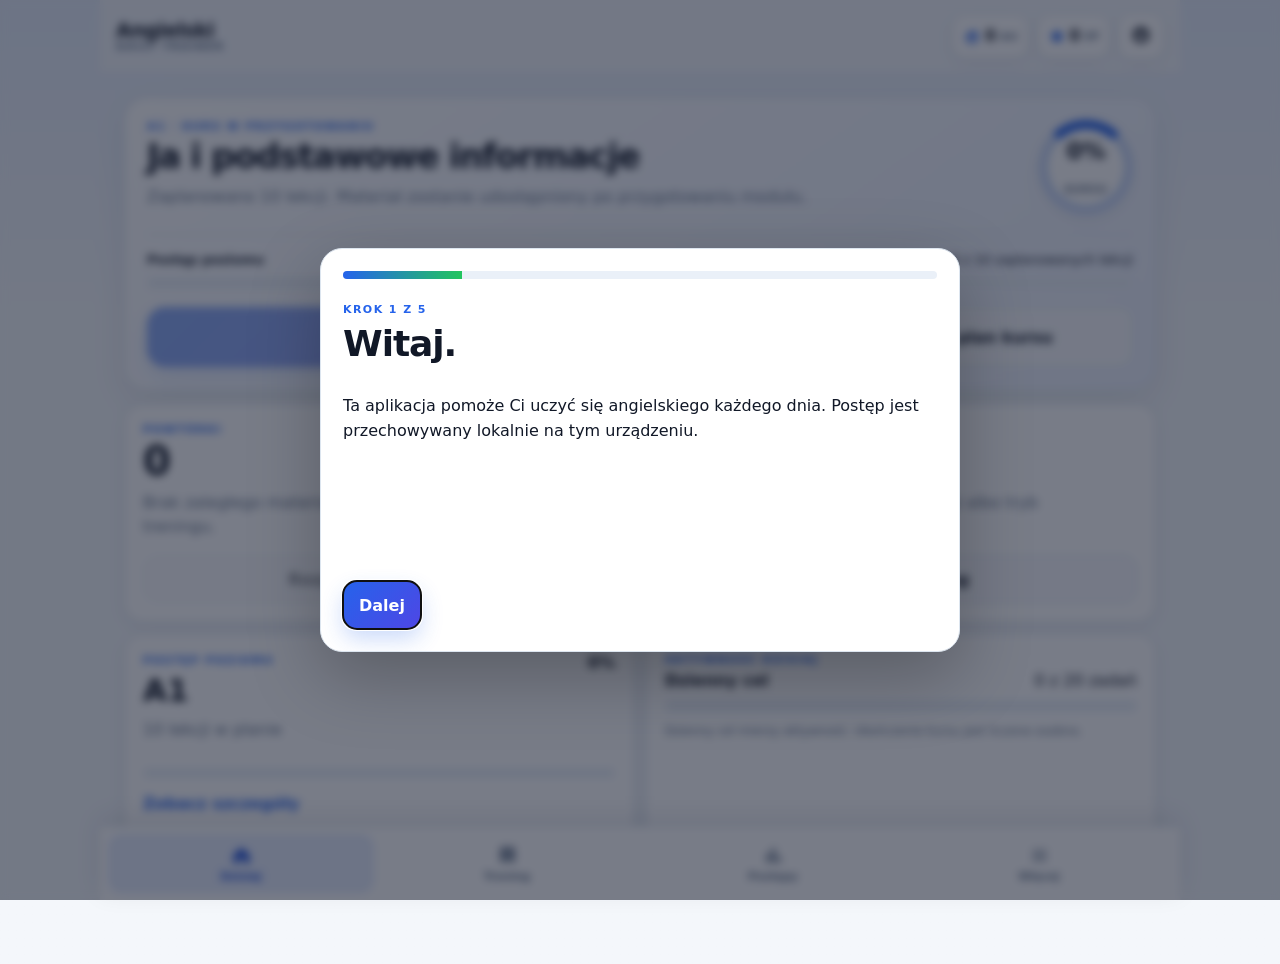
==== commit 1c84849e: "Aktualizacja aplikacji v5.8.5 - 2026-07-30 09:55" ====
--- a/index.html
+++ b/index.html
@@ -3,11 +3,15 @@
 <head>
   <meta charset="utf-8">
   <meta name="viewport" content="width=device-width,initial-scale=1,viewport-fit=cover">
+  <meta http-equiv="Cache-Control" content="no-cache, no-store, must-revalidate">
+  <meta http-equiv="Pragma" content="no-cache">
+  <meta http-equiv="Expires" content="0">
   <meta http-equiv="Content-Security-Policy" content="default-src 'self'; script-src 'self'; style-src 'self'; img-src 'self' data:; connect-src 'self'; font-src 'self'; media-src 'self'; object-src 'none'; base-uri 'self'; form-action 'self'; manifest-src 'self'; worker-src 'self'">
   <meta id="themeColorMeta" name="theme-color" content="#2563eb">
-  <link rel="manifest" href="manifest.json?v=5.8.2">
-  <link rel="apple-touch-icon" href="icon-192.png?v=5.8.2">
-  <link rel="stylesheet" href="styles.css?v=5.8.2">
+  <link rel="manifest" href="manifest-v5.8.6.json">
+  <link rel="apple-touch-icon" href="icon-192.png?v=5.8.6">
+  <link rel="stylesheet" href="css/styles-v5.8.6.css">
+  <script src="js/bootstrap-v5.8.6.js"></script>
   <title>Angielski Daily Trainer</title>
 </head>
 <body>
@@ -43,38 +47,71 @@
   <main class="content">
     <section id="todayScreen" class="screen" data-title="Dzisiaj">
       <div id="resumeCard" class="resume-card hidden">
-        <div><strong>Niedokończona lekcja</strong><span id="resumeInfo">Możesz wrócić do ostatniego zadania.</span></div>
+        <div><strong>Niedokończona sesja</strong><span id="resumeInfo">Możesz wrócić do ostatniego zadania.</span></div>
         <div class="row"><button id="resumeSessionBtn" class="secondary">Wznów</button><button id="discardSessionBtn" class="text-btn">Usuń</button></div>
       </div>
 
-      <section class="hero-card" aria-labelledby="headline">
-        <p class="eyebrow">Dzisiejsza nauka</p>
-        <h1 id="headline">Gotowy na krótką lekcję?</h1>
-        <p id="subline" class="muted">Program dobierze zadania do poziomu, zaległych powtórek i ustawionego celu.</p>
-        <button id="startBtn" class="primary primary-hero"><svg class="icon"><use href="#i-play"/></svg><span>Rozpocznij dzisiejszą naukę</span></button>
-        <div class="daily-goal">
-          <div class="between"><strong id="goalLabel">Dzisiejszy cel</strong><span id="goalText">0 z 20 zadań</span></div>
+      <section class="course-home-card" aria-labelledby="courseHomeTitle">
+        <div class="course-home-top">
+          <div class="course-home-copy">
+            <p id="courseHomeEyebrow" class="eyebrow">A1 · Kurs</p>
+            <h1 id="courseHomeTitle">Ładowanie kursu…</h1>
+            <p id="courseHomeGoal" class="muted">Sprawdzam, gdzie zakończyła się ostatnia lekcja.</p>
+          </div>
+          <div class="course-percent" aria-label="Postęp kursu"><strong id="courseHomePercent">0%</strong><span>kursu</span></div>
+        </div>
+        <div class="course-home-progress">
+          <div class="between"><strong>Postęp poziomu</strong><span id="courseHomeProgressText">0 z 0 lekcji</span></div>
+          <div class="progress large"><span id="courseHomeBar"></span></div>
+        </div>
+        <div class="course-home-actions">
+          <button id="courseContinueBtn" class="primary primary-hero"><svg class="icon"><use href="#i-play"/></svg><span>Kontynuuj kurs</span></button>
+          <button class="secondary" data-nav="course">Zobacz plan kursu</button>
+        </div>
+      </section>
+
+      <section class="today-grid" aria-label="Dzisiejszy plan">
+        <article class="today-action-card review-action">
+          <p class="eyebrow">Powtórki</p>
+          <strong id="homeReviewCount" class="today-action-number">0</strong>
+          <p id="homeReviewText" class="muted">Brak zaległego materiału.</p>
+          <button id="homeReviewBtn" class="secondary">Rozpocznij powtórki</button>
+        </article>
+        <article class="today-action-card">
+          <p class="eyebrow">Trening dodatkowy</p>
+          <strong id="homeTrainingKnownCount" class="today-action-number">0</strong>
+          <p class="muted">Ćwicz poznane słowa, zdania, dialogi albo tryb samochodowy.</p>
+          <button class="secondary" data-nav="study">Otwórz trening</button>
+        </article>
+        <article class="today-action-card level-action">
+          <div class="between"><p class="eyebrow">Postęp poziomu</p><strong id="homeLevelProgress">0%</strong></div>
+          <h2 id="homeLevelName">A1</h2>
+          <p id="homeLevelDetails" class="muted">0 ukończonych lekcji</p>
+          <div class="progress"><span id="homeLevelBar"></span></div>
+          <button class="text-btn" data-nav="progress">Zobacz szczegóły</button>
+        </article>
+        <article class="today-action-card daily-action">
+          <p class="eyebrow">Aktywność dzisiaj</p>
+          <div class="between"><strong id="goalLabel">Dzienny cel</strong><span id="goalText">0 z 20 zadań</span></div>
           <div class="progress large"><span id="goalBar"></span></div>
-        </div>
+          <p class="muted">Dzienny cel mierzy aktywność. Ukończenie kursu jest liczone osobno.</p>
+        </article>
       </section>
-
-      <section class="section-block">
-        <div class="section-heading"><div><p class="eyebrow">Dodatkowe opcje</p><h2>Pozostałe tryby</h2></div></div>
-        <div class="mode-grid compact">
-          <button class="mode-card" data-practice="vocab"><strong>Nauka słówek</strong><span>Pojedyncze słowa, znaczenia i powtórki.</span></button>
-          <button class="mode-card" data-practice="writing"><strong>Pisanie</strong><span>Przetłumacz słowo i wpisz odpowiedź.</span></button>
-          <button class="mode-card" data-practice="speaking"><strong>Mówienie</strong><span>Powiedz zdanie po angielsku. Mowa jest zamieniana na tekst.</span></button>
-          <button class="mode-card" data-practice="dialogues"><strong>Dialogi</strong><span>Ćwicz pełne rozmowy z klientem.</span></button>
-          <button class="mode-card" data-practice="test"><strong>Test</strong><span>Sprawdź materiał w kilku rodzajach zadań.</span></button>
-          <button class="mode-card" data-practice="car"><strong>Samochód</strong><span>Nauka głosowa bez konieczności patrzenia na ekran.</span></button>
-        </div>
+    </section>
+
+    <section id="courseScreen" class="screen" data-title="Kurs">
+      <div class="page-heading"><button class="back-btn" data-nav="today">Wróć</button><p class="eyebrow">Ścieżka nauki</p><h1>Plan kursu</h1><p class="muted">Lekcje są odblokowywane kolejno. Trening dodatkowy nie zastępuje ukończenia kursu.</p></div>
+      <section class="course-plan-overview card">
+        <div class="course-plan-heading"><label class="setting-field"><span>Poziom kursu</span><select id="courseLevelSelect"></select></label><div class="course-plan-score"><strong id="coursePlanPercent">0%</strong><span id="coursePlanSummary">0 lekcji</span></div></div>
+        <div class="progress large"><span id="coursePlanBar"></span></div>
       </section>
-    </section>
-
-    <section id="studyScreen" class="screen" data-title="Nauka">
-      <div class="page-heading"><p class="eyebrow">Wybierz sposób nauki</p><h1>Nauka</h1><p class="muted">Główna lekcja dobiera materiał automatycznie. Tutaj możesz świadomie wybrać konkretny rodzaj ćwiczenia.</p></div>
+      <div id="courseModuleList" class="course-module-list"></div>
+    </section>
+
+    <section id="studyScreen" class="screen" data-title="Trening">
+      <div class="page-heading"><p class="eyebrow">Ćwiczenia poza kursem</p><h1>Trening dodatkowy</h1><p class="muted">Wybierz konkretny rodzaj ćwiczenia. Trening utrwala materiał, ale nie zalicza nowych lekcji kursu.</p></div>
       <div class="mode-grid">
-        <button class="mode-card featured" data-action="smart"><strong>Rozpocznij naukę</strong><span>Mieszana lekcja dopasowana do dzisiejszego planu.</span></button>
+        <button class="mode-card featured" data-action="smart"><strong>Mieszany trening</strong><span>Automatycznie dobrane powtórki i bezpieczne wprowadzenie nowego materiału trenera.</span></button>
         <button class="mode-card" data-practice="vocab"><strong>Nauka słówek</strong><span>Wybieraj znaczenie i zapisuj pojedyncze słowa.</span></button>
         <button class="mode-card" data-practice="sentences"><strong>Zdania</strong><span>Przetłumacz pełne zdania w naturalnym kontekście.</span></button>
         <button class="mode-card" data-practice="writing"><strong>Pisanie</strong><span>Wpisuj odpowiedzi bez podpowiedzi.</span></button>
@@ -85,7 +122,7 @@
         <button class="mode-card" data-practice="test"><strong>Test</strong><span>Połącz wybór, pisanie, słuchanie i mówienie.</span></button>
         <button class="mode-card" data-practice="car"><strong>Samochód</strong><span>Pełna obsługa głosowa. Skonfiguruj tryb przed jazdą.</span></button>
       </div>
-      <div class="card"><div class="between"><div><p class="eyebrow">Dzisiejszy plan</p><h2>Materiał do wykonania</h2></div><span id="queueBadge" class="badge">0 zadań</span></div><div id="queueList" class="list"></div></div>
+      <div class="card"><div class="between"><div><p class="eyebrow">Plan trenera</p><h2>Materiał do wykonania</h2></div><span id="queueBadge" class="badge">0 zadań</span></div><div id="queueList" class="list"></div></div>
       <div class="card"><div class="between"><div><p class="eyebrow">Powtórki</p><h2>Wymagają powtórki</h2></div><button id="reviewBtn" class="secondary">Rozpocznij</button></div><div id="reviewsList" class="list"></div></div>
     </section>
 
@@ -137,7 +174,26 @@
     </section>
 
     <section id="progressScreen" class="screen" data-title="Postępy">
-      <div class="page-heading"><p class="eyebrow">Twoje wyniki</p><h1>Postępy</h1></div>
+      <div class="page-heading"><p class="eyebrow">Rzeczywisty postęp</p><h1>Postępy</h1><p class="muted">Ukończenie kursu i aktywność XP są liczone osobno. Dużo kliknięć nie zamienia się automatycznie w znajomość języka, niestety.</p></div>
+
+      <section class="course-progress-card">
+        <div class="course-progress-head"><div><p class="eyebrow">Kurs <span id="courseProgressLevel">A1</span></p><h2>Postęp poziomu</h2><p id="courseProgressDescription" class="muted">0 ukończonych lekcji</p></div><strong id="courseProgressPercent">0%</strong></div>
+        <div class="progress large"><span id="courseProgressBar"></span></div>
+        <div class="course-stats-grid">
+          <div><span>Ukończone lekcje</span><strong id="courseCompletedLessons">0</strong></div>
+          <div><span>Ukończone moduły</span><strong id="courseCompletedModules">0</strong></div>
+          <div><span>Poznany materiał</span><strong id="courseKnownMaterials">0</strong></div>
+          <div><span>Opanowany materiał</span><strong id="courseMasteredMaterials">0</strong></div>
+          <div><span>Gramatyka w nauce</span><strong id="courseGrammarLearning">0</strong></div>
+          <div><span>Obszary do powtórki</span><strong id="courseReviewAreas">0</strong></div>
+        </div>
+      </section>
+
+      <div class="card"><div class="between"><div><p class="eyebrow">Umiejętności</p><h2>Potrafię…</h2></div><button class="text-btn" data-nav="course">Plan kursu</button></div><div id="courseCanDoList" class="can-do-list"></div></div>
+
+      <div class="card"><div class="between"><div><p class="eyebrow">Tryb samochodowy</p><h2>Utrwalanie głosowe</h2></div></div><div class="car-course-stats"><div><span>Sesje</span><strong id="courseCarSessions">0</strong></div><div><span>Skuteczność odpowiedzi</span><strong id="courseCarAccuracy">0%</strong></div></div></div>
+
+      <div class="activity-heading"><p class="eyebrow">Aktywność</p><h2>XP i regularność</h2></div>
       <div class="xp-card"><span>Łącznie XP</span><strong id="statXp">0</strong><small id="statLevel">Poziom 1</small></div>
       <div class="stats-primary"><div class="stat"><span>Passa</span><strong id="statStreak">0 dni</strong></div><div class="stat"><span>Skuteczność</span><strong id="statAcc">0%</strong></div></div>
       <div class="stats-secondary"><div><span>Opanowane słówka</span><strong id="mastered">0</strong></div><div><span>W nauce</span><strong id="learning">0</strong></div><div><span>Do powtórki</span><strong id="weak">0</strong></div><div><span>Najlepsza seria</span><strong id="bestStreak">0</strong></div></div>
@@ -208,7 +264,7 @@
 
         <section class="card settings-section wide"><h2>Zaawansowane</h2><div class="advanced-list">
           <button id="refreshBtn" class="secondary">Odśwież pliki aplikacji</button>
-          <div><span>Wersja programu</span><strong>5.8.2</strong></div>
+          <div><span>Wersja programu</span><strong>5.8.6</strong></div>
           <div><span>Zapis danych</span><strong>Lokalnie w urządzeniu</strong></div>
         </div><p class="setting-note">Odświeżenie plików aplikacji usuwa pamięć podręczną programu, ale nie usuwa postępu.</p></section>
       </div>
@@ -230,14 +286,14 @@
         <article class="card"><h2>Dane użytkownika</h2><p>Postęp, ustawienia i historia sesji są zapisywane lokalnie w pamięci przeglądarki. Eksport tworzy kopię JSON, a import zastępuje bieżący stan dopiero po pełnej walidacji typów, wersji, identyfikatorów, historii i aktywnej sesji.</p></article>
         <article class="card"><h2>Mikrofon</h2><p>Przeglądarka może przekazywać mowę do własnej usługi rozpoznawania. Aplikacja nie zapisuje nagrań dźwiękowych, zapisuje wyłącznie rozpoznany tekst i wynik zadania.</p></article>
         <article class="card"><h2>Usuwanie danych</h2><p>Funkcja „Usuń cały postęp” usuwa postęp, statystyki, ustawienia, historię sesji oraz klucze pozostałe po starszych wersjach. Operacji nie można cofnąć bez wcześniejszego eksportu.</p></article>
-        <article class="card"><h2>Wersja</h2><p>Angielski Daily Trainer 5.8.2. Aplikacja działa jako PWA i może korzystać z zapisanych plików także bez internetu.</p></article>
+        <article class="card"><h2>Wersja</h2><p>Angielski Daily Trainer 5.8.6. Dodano ekran kursu, uproszczony ekran główny oraz oddzielne statystyki rzeczywistego postępu kursu i aktywności XP. Aplikacja działa jako PWA także bez internetu.</p></article>
       </div>
     </section>
   </main>
 
   <nav class="bottomnav" aria-label="Główna nawigacja">
     <button class="nav" data-nav="today"><svg class="icon"><use href="#i-home"/></svg><span>Dzisiaj</span></button>
-    <button class="nav" data-nav="study"><svg class="icon"><use href="#i-book"/></svg><span>Nauka</span></button>
+    <button class="nav" data-nav="study"><svg class="icon"><use href="#i-book"/></svg><span>Trening</span></button>
     <button class="nav" data-nav="progress"><svg class="icon"><use href="#i-chart"/></svg><span>Postępy</span></button>
     <button class="nav" data-nav="more"><svg class="icon"><use href="#i-menu"/></svg><span>Więcej</span></button>
   </nav>
@@ -253,14 +309,30 @@
     <section class="onboarding-step hidden" data-step="2"><p class="eyebrow">Krok 2 z 5</p><h1>Wybierz poziom.</h1><label class="setting-field"><span>Poziom nauki</span><select id="onboardingLevel"></select></label></section>
     <section class="onboarding-step hidden" data-step="3"><p class="eyebrow">Krok 3 z 5</p><h1>Wybierz tematykę.</h1><label class="setting-field"><span>Ścieżka nauki</span><select id="onboardingTrack"></select></label></section>
     <section class="onboarding-step hidden" data-step="4"><p class="eyebrow">Krok 4 z 5</p><h1>Ustal dzienny cel.</h1><label class="setting-field"><span>Liczba zadań</span><input id="onboardingGoal" type="number" min="5" max="100" value="20"></label><p class="muted">Na początek wystarczy około 15–20 krótkich zadań.</p></section>
-    <section class="onboarding-step hidden" data-step="5"><p class="eyebrow">Krok 5 z 5</p><h1>Rozpocznij pierwszą lekcję.</h1><p>System będzie mieszał nowy materiał z powtórkami i pokaże postęp po każdym zadaniu.</p></section>
+    <section class="onboarding-step hidden" data-step="5"><p class="eyebrow">Krok 5 z 5</p><h1>Wszystko gotowe.</h1><p>Na ekranie głównym zobaczysz kurs, powtórki, trening dodatkowy i rzeczywisty postęp poziomu.</p></section>
     <div class="dialog-actions onboarding-actions"><button id="onboardingBack" type="button" class="secondary hidden">Wstecz</button><button id="onboardingNext" type="button" class="primary">Dalej</button></div>
   </form>
 </dialog>
 
-<script src="learning-core.js?v=5.8.2" defer></script>
-<script src="data.js?v=5.8.2" defer></script>
-<script src="dialogues.js?v=5.8.2" defer></script>
-<script src="script.js?v=5.8.2" defer></script>
+<script src="js/learning-core-v5.8.6.js" defer></script>
+<script src="js/course-core-v5.8.6.js" defer></script>
+<script src="data/materials-v5.8.6.js" defer></script>
+<script src="data/dialogues-v5.8.6.js" defer></script>
+<script src="data/course-catalog-v5.8.6.js" defer></script>
+<script src="js/app-state-v5.8.6.js" defer></script>
+<script src="js/storage-v5.8.6.js" defer></script>
+<script src="js/pwa-services-v5.8.6.js" defer></script>
+<script src="js/reminders-v5.8.6.js" defer></script>
+<script src="js/settings-v5.8.6.js" defer></script>
+<script src="js/navigation-v5.8.6.js" defer></script>
+<script src="js/review-engine-v5.8.6.js" defer></script>
+<script src="js/course-engine-v5.8.6.js" defer></script>
+<script src="js/course-ui-v5.8.6.js" defer></script>
+<script src="js/exercise-engine-v5.8.6.js" defer></script>
+<script src="js/statistics-v5.8.6.js" defer></script>
+<script src="js/speech-v5.8.6.js" defer></script>
+<script src="js/car-mode-v5.8.6.js" defer></script>
+<script src="js/data-io-v5.8.6.js" defer></script>
+<script src="js/app-v5.8.6.js" defer></script>
 </body>
 </html>
--- a/css/styles-v5.8.6.css
+++ b/css/styles-v5.8.6.css
@@ -0,0 +1,21 @@
+:root{color-scheme:light;--app-bg:#f4f7fb;--surface:#fff;--surface-soft:#f7f9fc;--surface-strong:#eaf0f8;--text:#111827;--muted:#64748b;--border:#dce5ef;--primary:#2563eb;--primary-strong:#1d4ed8;--success:#15803d;--success-bg:#ecfdf3;--danger:#b91c1c;--danger-bg:#fff1f2;--warning:#a16207;--warning-bg:#fffbeb;--shadow:0 12px 34px rgba(15,23,42,.08);--shadow-soft:0 5px 16px rgba(15,23,42,.06);--radius:20px;--navh:74px;--font-scale:1;--topbar:rgba(244,247,251,.94);--input:#fff}
+html[data-theme="dark"]{color-scheme:dark;--app-bg:#0b1220;--surface:#111827;--surface-soft:#172033;--surface-strong:#1e293b;--text:#f8fafc;--muted:#a8b3c7;--border:#334155;--primary:#60a5fa;--primary-strong:#93c5fd;--success:#86efac;--success-bg:#123524;--danger:#fda4af;--danger-bg:#4c0519;--warning:#facc15;--warning-bg:#422006;--shadow:0 14px 38px rgba(0,0,0,.32);--shadow-soft:0 5px 18px rgba(0,0,0,.24);--topbar:rgba(11,18,32,.94);--input:#0f172a}
+@media(prefers-color-scheme:dark){html[data-theme="system"]{color-scheme:dark;--app-bg:#0b1220;--surface:#111827;--surface-soft:#172033;--surface-strong:#1e293b;--text:#f8fafc;--muted:#a8b3c7;--border:#334155;--primary:#60a5fa;--primary-strong:#93c5fd;--success:#86efac;--success-bg:#123524;--danger:#fda4af;--danger-bg:#4c0519;--warning:#facc15;--warning-bg:#422006;--shadow:0 14px 38px rgba(0,0,0,.32);--shadow-soft:0 5px 18px rgba(0,0,0,.24);--topbar:rgba(11,18,32,.94);--input:#0f172a}}
+html[data-font-size="small"]{--font-scale:.9}html[data-font-size="normal"]{--font-scale:1}html[data-font-size="large"]{--font-scale:1.14}html[data-font-size="xlarge"]{--font-scale:1.28}
+*{box-sizing:border-box}html,body{margin:0;min-height:100%;overflow-x:hidden;background:var(--app-bg);color:var(--text);font-family:system-ui,-apple-system,"Segoe UI",Roboto,Arial,sans-serif;font-size:calc(16px * var(--font-scale))}body{background:linear-gradient(180deg,color-mix(in srgb,var(--primary) 7%,var(--app-bg)) 0,var(--app-bg) 310px);transition:background-color .18s,color .18s}.svg-sprite{position:absolute;width:0;height:0;overflow:hidden}.icon{width:22px;height:22px;fill:currentColor;flex:none}.hidden{display:none!important}button,input,select,textarea{font:inherit;color:inherit}button{border:0;cursor:pointer}button:disabled{opacity:.52;cursor:not-allowed}input,select,textarea{width:100%;min-height:48px;border:1px solid var(--border);border-radius:14px;background:var(--input);padding:12px 13px;outline:none;transition:border-color .15s,box-shadow .15s}input:focus,select:focus,textarea:focus{border-color:var(--primary);box-shadow:0 0 0 4px color-mix(in srgb,var(--primary) 18%,transparent)}textarea{min-height:170px;resize:vertical}.app{min-height:100dvh;max-width:1080px;margin:0 auto;padding-bottom:calc(var(--navh) + 22px + env(safe-area-inset-bottom,0px))}.topbar{position:sticky;top:0;z-index:20;display:flex;align-items:center;justify-content:space-between;gap:12px;padding:13px 16px;background:var(--topbar);backdrop-filter:blur(16px);border-bottom:1px solid color-mix(in srgb,var(--border) 80%,transparent)}.brand{display:flex;flex-direction:column;line-height:1.05}.brand strong{font-size:calc(20px * var(--font-scale));letter-spacing:-.03em}.brand span{color:var(--muted);font-size:calc(11px * var(--font-scale));font-weight:800;text-transform:uppercase;letter-spacing:.11em}.top-metrics{display:flex;align-items:center;gap:8px}.metric{display:flex;align-items:center;gap:4px;min-height:44px;padding:7px 10px;border:1px solid var(--border);border-radius:14px;background:var(--surface);box-shadow:var(--shadow-soft)}.metric .icon{width:18px;height:18px;color:var(--primary)}.metric b{font-size:calc(15px * var(--font-scale))}.metric small{color:var(--muted);font-size:calc(10px * var(--font-scale));font-weight:800}.iconbtn{display:grid;place-items:center;width:46px;height:46px;border-radius:14px;background:var(--surface);border:1px solid var(--border);box-shadow:var(--shadow-soft)}.content{padding:18px}.screen{display:none}.screen.active{display:block;animation:screenIn .2s ease}.eyebrow{margin:0 0 5px;color:var(--primary);font-size:calc(11px * var(--font-scale));font-weight:900;text-transform:uppercase;letter-spacing:.13em}.muted{color:var(--muted);line-height:1.5}.page-heading{margin:2px 0 18px}.page-heading h1,.hero-card h1,.lesson-card h1,.summary-card h1{margin:0;letter-spacing:-.04em;line-height:1.08}.page-heading h1{font-size:calc(32px * var(--font-scale))}.page-heading .muted{max-width:720px}.card,.hero-card,.lesson-card,.summary-card{margin-bottom:14px;padding:18px;background:var(--surface);border:1px solid var(--border);border-radius:var(--radius);box-shadow:var(--shadow)}.card h2,.card h3{margin:0 0 12px;letter-spacing:-.025em}.hero-card{padding:24px;background:linear-gradient(145deg,var(--surface),color-mix(in srgb,var(--primary) 10%,var(--surface)));text-align:center}.hero-card h1{font-size:calc(32px * var(--font-scale));max-width:720px;margin-inline:auto}.hero-card>.muted{max-width:680px;margin:12px auto 22px}.primary,.secondary,.danger,.text-btn,.back-btn{min-height:48px;padding:12px 16px;border-radius:14px;font-weight:850;transition:transform .12s,filter .12s,box-shadow .12s}.primary:active,.secondary:active,.danger:active,.mode-card:active,.nav:active{transform:scale(.98)}.primary{background:linear-gradient(135deg,#2563eb,#4f46e5);color:#fff;box-shadow:0 10px 22px rgba(37,99,235,.24)}.secondary{background:var(--surface-soft);color:var(--text);border:1px solid var(--border)}.danger{background:var(--danger-bg);color:var(--danger);border:1px solid color-mix(in srgb,var(--danger) 34%,var(--border))}.text-btn,.back-btn{background:transparent;color:var(--primary);padding-inline:8px;min-height:40px}.primary-hero{display:inline-flex;align-items:center;justify-content:center;gap:12px;width:min(100%,610px);min-height:70px;font-size:calc(20px * var(--font-scale));border-radius:18px}.primary-hero .icon{width:27px;height:27px}.big{width:100%;font-size:calc(17px * var(--font-scale))}.daily-goal{max-width:610px;margin:23px auto 0;padding-top:18px;border-top:1px solid var(--border);text-align:left}.between{display:flex;justify-content:space-between;align-items:center;gap:12px}.row{display:flex;align-items:center;gap:8px;flex-wrap:wrap}.progress{height:10px;overflow:hidden;border-radius:999px;background:var(--surface-strong)}.progress.large{height:12px;margin-top:10px}.progress span{display:block;height:100%;width:0;border-radius:inherit;background:linear-gradient(90deg,#2563eb,#22c55e);transition:width .25s ease}.section-block{margin-top:26px}.section-heading h2{margin:0 0 14px;font-size:calc(25px * var(--font-scale));letter-spacing:-.03em}.mode-grid{display:grid;grid-template-columns:1fr;gap:12px}.mode-card{display:flex;flex-direction:column;align-items:flex-start;min-height:112px;padding:17px;border:1px solid var(--border);border-radius:17px;background:var(--surface);color:var(--text);box-shadow:var(--shadow-soft);text-align:left;transition:transform .12s,border-color .12s,box-shadow .12s}.mode-card:hover,.mode-card:focus-visible{border-color:color-mix(in srgb,var(--primary) 50%,var(--border));box-shadow:var(--shadow)}.mode-card strong{font-size:calc(17px * var(--font-scale));letter-spacing:-.015em}.mode-card span{margin-top:7px;color:var(--muted);font-size:calc(13px * var(--font-scale));line-height:1.45}.mode-card.featured{background:linear-gradient(135deg,#2563eb,#4f46e5);color:#fff;border:0}.mode-card.featured span{color:rgba(255,255,255,.84)}.compact .mode-card{min-height:102px}.resume-card{display:flex;align-items:center;justify-content:space-between;gap:14px;margin-bottom:14px;padding:14px 16px;border:1px solid color-mix(in srgb,var(--primary) 35%,var(--border));border-radius:16px;background:color-mix(in srgb,var(--primary) 8%,var(--surface));box-shadow:var(--shadow-soft)}.resume-card div:first-child{display:grid;gap:4px}.resume-card span{color:var(--muted);font-size:calc(13px * var(--font-scale))}.badge{display:inline-flex;align-items:center;max-width:100%;padding:6px 10px;border-radius:999px;background:color-mix(in srgb,var(--primary) 13%,var(--surface));color:var(--primary-strong);font-size:calc(12px * var(--font-scale));font-weight:850}.list{display:grid;gap:9px}.item{display:grid;grid-template-columns:minmax(0,1fr) auto;gap:12px;align-items:center;padding:13px;border:1px solid var(--border);border-radius:15px;background:var(--surface-soft)}.item strong,.item div{min-width:0;overflow-wrap:anywhere}.item .muted{font-size:calc(13px * var(--font-scale))}.minirow{display:flex;gap:6px;flex-wrap:wrap;margin-top:7px}.mini{padding:4px 7px;border-radius:999px;background:var(--surface-strong);color:var(--muted);font-size:calc(10px * var(--font-scale));font-weight:800}.green{background:var(--success-bg)!important;color:var(--success)!important}.red{background:var(--danger-bg)!important;color:var(--danger)!important}.amber{background:var(--warning-bg)!important;color:var(--warning)!important}.material-extra{margin-top:7px;font-size:calc(12px * var(--font-scale));color:var(--muted);line-height:1.4}.session-screen{max-width:820px;margin-inline:auto}.lesson-card{padding:20px}.session-topline{display:flex;justify-content:space-between;align-items:center;gap:10px}.session-stats{display:grid;grid-template-columns:repeat(3,1fr);gap:8px;margin:15px 0 11px}.session-stats span{padding:10px;border:1px solid var(--border);border-radius:13px;background:var(--surface-soft);text-align:center}.session-stats small,.session-stats b{display:block}.session-stats small{color:var(--muted);font-size:calc(10px * var(--font-scale));font-weight:800;text-transform:uppercase}.session-stats b{margin-top:3px;font-size:calc(17px * var(--font-scale))}.question-enter{margin-top:22px}.question-enter h1{font-size:calc(30px * var(--font-scale));margin-bottom:10px}.answer{width:100%;min-height:58px;font-size:calc(18px * var(--font-scale));scroll-margin:160px}.choices{display:grid;gap:10px}.choice{min-height:54px;padding:13px;border:1px solid var(--border);border-radius:14px;background:var(--surface-soft);color:var(--text);font-weight:750;text-align:left}.choice.selected{border-color:var(--primary);background:color-mix(in srgb,var(--primary) 14%,var(--surface));box-shadow:0 0 0 3px color-mix(in srgb,var(--primary) 14%,transparent)}.feedback{margin-top:14px;padding:14px;border-radius:14px;border:1px solid}.feedback.ok{background:var(--success-bg);color:var(--success);border-color:color-mix(in srgb,var(--success) 35%,var(--border))}.feedback.bad{background:var(--danger-bg);color:var(--danger);border-color:color-mix(in srgb,var(--danger) 35%,var(--border))}.feedback-partial{background:var(--warning-bg);color:var(--warning);border-color:color-mix(in srgb,var(--warning) 35%,var(--border))}.feedback-details{margin:8px 0 0;padding-left:20px;line-height:1.45}.lesson-actions{display:grid;grid-template-columns:repeat(3,minmax(0,1fr));gap:9px;margin-top:15px}.lesson-actions button{width:100%;min-width:0;padding-inline:8px}.micline{display:flex;gap:8px;align-items:center;flex-wrap:wrap}.micnote{margin-top:9px;color:var(--muted);font-size:calc(12px * var(--font-scale))}.transcript{margin-top:9px;padding:11px;border:1px dashed var(--primary);border-radius:12px;background:var(--surface-soft);font-weight:750}.summary-card{text-align:center;padding:28px}.completion-mark{display:grid;place-items:center;width:76px;height:76px;margin:0 auto 16px;border-radius:50%;background:color-mix(in srgb,var(--primary) 13%,var(--surface));color:var(--primary);animation:pop .45s ease}.completion-mark .icon{width:38px;height:38px}.summary-card h1{font-size:calc(34px * var(--font-scale))}.summary-score{margin:22px auto;display:grid}.summary-score strong{font-size:calc(50px * var(--font-scale));line-height:1;color:var(--primary)}.summary-score span{color:var(--muted);font-weight:800}.summary-grid{display:grid;grid-template-columns:repeat(2,1fr);gap:10px;margin:20px 0}.summary-grid div{padding:14px;border:1px solid var(--border);border-radius:15px;background:var(--surface-soft)}.summary-grid span,.summary-grid strong{display:block}.summary-grid span{color:var(--muted);font-size:calc(11px * var(--font-scale));font-weight:800;text-transform:uppercase}.summary-grid strong{margin-top:5px;font-size:calc(24px * var(--font-scale))}.next-review{padding:12px;border-radius:13px;background:var(--success-bg);color:var(--success);font-weight:800}.xp-card{display:grid;place-items:center;min-height:190px;margin-bottom:14px;padding:24px;border-radius:24px;background:linear-gradient(145deg,#2563eb,#4f46e5);color:#fff;box-shadow:0 18px 40px rgba(37,99,235,.24)}.xp-card span{font-weight:800;text-transform:uppercase;letter-spacing:.12em;font-size:calc(12px * var(--font-scale))}.xp-card strong{font-size:calc(58px * var(--font-scale));line-height:1}.xp-card small{opacity:.84;font-weight:800}.stats-primary{display:grid;grid-template-columns:repeat(2,1fr);gap:12px;margin-bottom:12px}.stat{padding:17px;background:var(--surface);border:1px solid var(--border);border-radius:18px;box-shadow:var(--shadow-soft)}.stat span,.stat strong{display:block}.stat span{color:var(--muted);font-size:calc(12px * var(--font-scale));font-weight:850;text-transform:uppercase}.stat strong{margin-top:6px;font-size:calc(28px * var(--font-scale))}.stats-secondary{display:grid;grid-template-columns:repeat(2,1fr);gap:9px;margin-bottom:14px}.stats-secondary div{padding:13px;border:1px solid var(--border);border-radius:15px;background:var(--surface-soft)}.stats-secondary span,.stats-secondary strong{display:block}.stats-secondary span{color:var(--muted);font-size:calc(11px * var(--font-scale))}.stats-secondary strong{margin-top:4px;font-size:calc(20px * var(--font-scale))}.mode-stats{display:grid;gap:10px}.barline{display:grid;grid-template-columns:minmax(90px,130px) 1fr auto;gap:9px;align-items:center}.bartrack{height:10px;overflow:hidden;border-radius:999px;background:var(--surface-strong)}.barfill{height:100%;border-radius:999px;background:linear-gradient(90deg,#2563eb,#22c55e)}.history-grid{display:grid;grid-template-columns:repeat(7,minmax(0,1fr));gap:7px}.daybox{padding:8px 4px;border:1px solid var(--border);border-radius:11px;background:var(--surface-soft);text-align:center}.daybox strong,.daybox span{display:block;font-size:calc(10px * var(--font-scale))}.daybox span{color:var(--muted)}.menu-list{display:grid;gap:10px}.menu-list button{display:grid;grid-template-columns:auto 1fr auto;align-items:center;gap:13px;width:100%;padding:16px;border:1px solid var(--border);border-radius:17px;background:var(--surface);color:var(--text);box-shadow:var(--shadow-soft);text-align:left}.menu-list button>span{display:grid;gap:4px}.menu-list strong{font-size:calc(16px * var(--font-scale))}.menu-list small{color:var(--muted);line-height:1.35}.menu-list .chevron{width:18px;height:18px;color:var(--muted)}.filters{display:grid;grid-template-columns:1fr;gap:10px}.settings-page{display:grid;gap:14px}.settings-section{margin:0}.settings-section h2{font-size:calc(21px * var(--font-scale))}.settings-grid{display:grid;grid-template-columns:1fr;gap:12px}.setting-field{display:grid;gap:7px;font-weight:750}.setting-field>span{font-size:calc(13px * var(--font-scale));color:var(--muted);font-weight:800}.switch-row{display:flex;align-items:center;justify-content:space-between;gap:14px;min-height:52px;padding:11px 13px;border:1px solid var(--border);border-radius:14px;background:var(--surface-soft);font-weight:750}.switch-row input[type="checkbox"]{width:23px;height:23px;min-height:23px;flex:0 0 23px;accent-color:#2563eb}.settings-actions{display:grid;grid-template-columns:1fr;gap:9px}.setting-note{margin:12px 0 0;color:var(--muted);font-size:calc(12px * var(--font-scale));line-height:1.5}.advanced-list{display:grid;gap:10px}.advanced-list>div{display:flex;justify-content:space-between;gap:12px;padding:12px;border:1px solid var(--border);border-radius:13px;background:var(--surface-soft)}.advanced-list span{color:var(--muted)}.info-stack{display:grid;gap:14px}.info-stack .card{margin:0}.info-stack p{margin-bottom:0;line-height:1.6}.car-panel{margin-top:10px;padding:17px;border:1px solid color-mix(in srgb,var(--primary) 45%,var(--border));border-radius:18px;background:color-mix(in srgb,var(--primary) 7%,var(--surface))}.car-status{margin-bottom:8px;font-size:calc(23px * var(--font-scale));font-weight:900}.car-prompt{margin:10px 0;font-size:calc(21px * var(--font-scale));line-height:1.3;font-weight:850}.car-command-grid{display:grid;grid-template-columns:repeat(2,minmax(0,1fr));gap:9px;margin-top:12px}.car-command{min-height:62px;border:1px solid var(--border);border-radius:14px;background:var(--surface-soft);color:var(--text);font-weight:850}.primary-car{background:linear-gradient(135deg,#2563eb,#4f46e5);color:#fff;border:0}.stop-car{background:var(--danger-bg);color:var(--danger)}.car-tip{margin-top:10px;color:var(--muted);font-size:calc(12px * var(--font-scale));line-height:1.45}.car-active .lesson-actions,.car-active #checkBtn,.car-active #dontKnowBtn,.car-active #speakBtn{display:none!important}.car-active #nextBtn{width:100%;min-height:58px}.bottomnav{position:fixed;z-index:30;left:50%;bottom:0;transform:translateX(-50%);display:grid;grid-template-columns:repeat(4,minmax(0,1fr));width:min(1080px,100%);min-height:var(--navh);padding:7px 8px calc(7px + env(safe-area-inset-bottom,0px));border-top:1px solid var(--border);background:color-mix(in srgb,var(--surface) 95%,transparent);backdrop-filter:blur(16px);box-shadow:0 -8px 26px rgba(15,23,42,.09);transition:transform .2s,opacity .2s}.nav{display:flex;flex-direction:column;align-items:center;justify-content:center;gap:4px;min-width:0;padding:7px 3px;border-radius:13px;background:transparent;color:var(--muted);font-size:calc(11px * var(--font-scale));font-weight:850}.nav .icon{width:21px;height:21px}.nav.active{background:color-mix(in srgb,var(--primary) 12%,var(--surface));color:var(--primary-strong)}body.keyboard-open .bottomnav,body.input-active .bottomnav,body:has(input:focus,textarea:focus) .bottomnav{transform:translate(-50%,120%);opacity:0;pointer-events:none}body.keyboard-open .app,body.input-active .app,body:has(input:focus,textarea:focus) .app{padding-bottom:14px}body.keyboard-open .topbar{position:relative}.toast{position:fixed;z-index:80;left:50%;bottom:calc(var(--navh) + 18px);transform:translate(-50%,18px);max-width:min(92vw,560px);padding:12px 16px;border-radius:14px;background:#111827;color:#fff;box-shadow:0 12px 34px rgba(0,0,0,.25);opacity:0;pointer-events:none;transition:opacity .18s,transform .18s}.toast.show{opacity:1;transform:translate(-50%,0)}.toast.error{background:#991b1b}.toast.success{background:#166534}#errorBox{display:none;margin:10px 12px 0;padding:11px;border:1px solid color-mix(in srgb,var(--danger) 35%,var(--border));border-radius:12px;background:var(--danger-bg);color:var(--danger);font-size:calc(13px * var(--font-scale));font-weight:700;white-space:pre-wrap}.modal,.onboarding-modal{width:min(92vw,560px);border:1px solid var(--border);border-radius:22px;background:var(--surface);color:var(--text);box-shadow:0 24px 70px rgba(0,0,0,.25);padding:0}.modal::backdrop,.onboarding-modal::backdrop{background:rgba(15,23,42,.56);backdrop-filter:blur(4px)}.modal form,.onboarding-modal form{padding:22px}.modal h2,.onboarding-modal h1{margin-top:0;letter-spacing:-.03em}.modal p,.onboarding-modal p{line-height:1.55}.dialog-actions{display:flex;justify-content:flex-end;gap:9px;margin-top:20px}.onboarding-modal{width:min(94vw,640px)}.onboarding-progress{height:8px;margin-bottom:22px;overflow:hidden;border-radius:999px;background:var(--surface-strong)}.onboarding-progress span{display:block;height:100%;width:20%;background:linear-gradient(90deg,#2563eb,#22c55e);transition:width .2s}.onboarding-step{min-height:260px}.onboarding-step h1{font-size:calc(36px * var(--font-scale))}.onboarding-actions{justify-content:space-between}.back-btn{margin:0 0 8px -8px}.w-0{width:0}.w-5{width:5%}.w-10{width:10%}.w-15{width:15%}.w-20{width:20%}.w-25{width:25%}.w-30{width:30%}.w-35{width:35%}.w-40{width:40%}.w-45{width:45%}.w-50{width:50%}.w-55{width:55%}.w-60{width:60%}.w-65{width:65%}.w-70{width:70%}.w-75{width:75%}.w-80{width:80%}.w-85{width:85%}.w-90{width:90%}.w-95{width:95%}.w-100{width:100%}
+@keyframes screenIn{from{opacity:0;transform:translateY(5px)}to{opacity:1;transform:none}}@keyframes pop{0%{transform:scale(.7);opacity:0}70%{transform:scale(1.08)}100%{transform:scale(1);opacity:1}}html[data-animations="off"] *{animation:none!important;transition:none!important;scroll-behavior:auto!important}
+@media(max-width:560px){.content{padding:14px}.topbar{padding-inline:12px}.metric{padding:7px 8px}.metric small{display:none}.hero-card{padding:20px 16px}.hero-card h1{font-size:calc(29px * var(--font-scale))}.primary-hero{min-height:68px}.lesson-actions{grid-template-columns:repeat(2,minmax(0,1fr))}.car-command-grid{grid-template-columns:1fr}.history-grid{grid-template-columns:repeat(7,minmax(44px,1fr));overflow-x:auto;padding-bottom:4px}.resume-card{align-items:flex-start;flex-direction:column}.dialog-actions{display:grid;grid-template-columns:1fr 1fr}.dialog-actions button{width:100%}}
+@media(min-width:700px){.mode-grid{grid-template-columns:repeat(2,minmax(0,1fr))}.compact{grid-template-columns:repeat(3,minmax(0,1fr))}.filters{grid-template-columns:2fr 1fr 1fr}.settings-grid{grid-template-columns:repeat(2,minmax(0,1fr))}.settings-page{grid-template-columns:repeat(2,minmax(0,1fr))}.settings-section.wide{grid-column:1/-1}.settings-actions{grid-template-columns:repeat(3,minmax(0,1fr))}.stats-secondary{grid-template-columns:repeat(4,1fr)}.summary-grid{grid-template-columns:repeat(4,1fr)}}
+@media(min-width:940px){.content{padding:24px}.mode-grid{grid-template-columns:repeat(3,minmax(0,1fr))}.compact{grid-template-columns:repeat(3,minmax(0,1fr))}.settings-page{gap:18px}.card,.hero-card,.lesson-card,.summary-card{padding:22px}.hero-card{padding-block:34px}}
+
+/* 5.8.2: czytelne wskazanie błędów i rozbudowane dane materiału */
+.feedback mark{background:color-mix(in srgb,var(--danger) 22%,transparent);color:inherit;border-radius:.25rem;padding:.05rem .18rem;font-weight:800}.feedback.ok mark{background:color-mix(in srgb,var(--success) 20%,transparent)}.material-extra+.material-extra{margin-top:.28rem}.material-extra{line-height:1.45}.lesson-actions #retryBtn{flex:1 1 10rem}
+
+/* 5.8.6: kurs jako główna ścieżka oraz oddzielne statystyki postępu */
+.course-home-card,.course-progress-card{margin-bottom:14px;padding:22px;background:linear-gradient(145deg,var(--surface),color-mix(in srgb,var(--primary) 9%,var(--surface)));border:1px solid var(--border);border-radius:24px;box-shadow:var(--shadow)}
+.course-home-top,.course-progress-head{display:flex;align-items:flex-start;justify-content:space-between;gap:18px}.course-home-copy{min-width:0}.course-home-copy h1{margin:0;font-size:calc(34px * var(--font-scale));letter-spacing:-.04em;line-height:1.08}.course-home-copy .muted{max-width:680px;margin:10px 0 0}.course-percent{display:grid;place-items:center;flex:0 0 94px;width:94px;height:94px;border:9px solid color-mix(in srgb,var(--primary) 18%,var(--surface-strong));border-top-color:var(--primary);border-radius:50%;background:var(--surface);box-shadow:var(--shadow-soft)}.course-percent strong{font-size:calc(23px * var(--font-scale));line-height:1}.course-percent span{color:var(--muted);font-size:calc(10px * var(--font-scale));font-weight:850;text-transform:uppercase;letter-spacing:.08em}.course-home-progress{margin-top:20px;padding-top:17px;border-top:1px solid var(--border)}.course-home-progress .between{font-size:calc(13px * var(--font-scale))}.course-home-actions{display:grid;grid-template-columns:minmax(0,2fr) minmax(160px,1fr);gap:10px;margin-top:18px}.course-home-actions .primary-hero{width:100%;min-height:60px;font-size:calc(17px * var(--font-scale))}.course-home-actions .secondary{min-height:60px}
+.today-grid{display:grid;grid-template-columns:1fr;gap:12px}.today-action-card{display:flex;flex-direction:column;min-height:210px;padding:18px;border:1px solid var(--border);border-radius:19px;background:var(--surface);box-shadow:var(--shadow-soft)}.today-action-card .today-action-number{font-size:calc(40px * var(--font-scale));line-height:1;letter-spacing:-.04em}.today-action-card .muted{margin:10px 0 16px}.today-action-card button{margin-top:auto}.today-action-card h2{margin:0;font-size:calc(31px * var(--font-scale))}.level-action .progress,.daily-action .progress{margin-top:10px}.level-action .text-btn{align-self:flex-start;margin-left:-8px}.daily-action{min-height:180px}.daily-action .muted{font-size:calc(12px * var(--font-scale))}
+.course-plan-overview{padding:20px}.course-plan-heading{display:grid;grid-template-columns:minmax(0,1fr) auto;align-items:end;gap:18px}.course-plan-heading .setting-field{max-width:430px}.course-plan-score{text-align:right}.course-plan-score strong,.course-plan-score span{display:block}.course-plan-score strong{font-size:calc(34px * var(--font-scale));letter-spacing:-.04em}.course-plan-score span{max-width:310px;color:var(--muted);font-size:calc(12px * var(--font-scale))}.course-module-list{display:grid;gap:14px}.course-module-card{padding:18px;border:1px solid var(--border);border-radius:20px;background:var(--surface);box-shadow:var(--shadow)}.course-module-head{display:flex;align-items:flex-start;justify-content:space-between;gap:14px}.course-module-head h2{margin:0 0 12px;font-size:calc(24px * var(--font-scale));letter-spacing:-.03em}.course-lesson-list{display:grid;gap:8px;margin-top:15px}.course-lesson-row{display:grid;grid-template-columns:auto minmax(0,1fr) auto;align-items:center;gap:12px;width:100%;min-height:78px;padding:12px;border:1px solid var(--border);border-radius:15px;background:var(--surface-soft);color:var(--text);text-align:left}.course-lesson-row.is-clickable:hover,.course-lesson-row.is-clickable:focus-visible{border-color:color-mix(in srgb,var(--primary) 55%,var(--border));box-shadow:var(--shadow-soft)}.course-lesson-row:disabled{opacity:.78;cursor:default}.course-lesson-number{display:grid;place-items:center;width:38px;height:38px;border-radius:12px;background:var(--surface-strong);color:var(--primary-strong);font-weight:900}.course-lesson-copy{display:grid;gap:3px;min-width:0}.course-lesson-copy strong{overflow-wrap:anywhere}.course-lesson-copy small{color:var(--muted);font-size:calc(11px * var(--font-scale));line-height:1.35}.course-status{display:inline-flex;align-items:center;justify-content:center;padding:6px 9px;border-radius:999px;background:var(--surface-strong);color:var(--muted);font-size:calc(10px * var(--font-scale));font-weight:850;white-space:nowrap}.course-status.blue,.can-do-mark.blue{background:color-mix(in srgb,var(--primary) 14%,var(--surface));color:var(--primary-strong)}.course-status.neutral,.can-do-mark.neutral{background:var(--surface-strong);color:var(--muted)}.empty-state{text-align:center;padding-block:32px}
+.course-progress-card{background:linear-gradient(145deg,var(--surface),color-mix(in srgb,var(--success) 8%,var(--surface)))}.course-progress-head h2{margin:0;font-size:calc(27px * var(--font-scale));letter-spacing:-.03em}.course-progress-head .muted{margin:7px 0 0}.course-progress-head>strong{font-size:calc(45px * var(--font-scale));letter-spacing:-.05em}.course-stats-grid{display:grid;grid-template-columns:repeat(2,minmax(0,1fr));gap:9px;margin-top:16px}.course-stats-grid>div,.car-course-stats>div{padding:13px;border:1px solid var(--border);border-radius:14px;background:color-mix(in srgb,var(--surface) 88%,transparent)}.course-stats-grid span,.course-stats-grid strong,.car-course-stats span,.car-course-stats strong{display:block}.course-stats-grid span,.car-course-stats span{color:var(--muted);font-size:calc(10px * var(--font-scale));font-weight:800;text-transform:uppercase}.course-stats-grid strong,.car-course-stats strong{margin-top:4px;font-size:calc(22px * var(--font-scale))}.can-do-list{display:grid;gap:8px}.can-do-item{display:grid;grid-template-columns:auto minmax(0,1fr) auto;align-items:center;gap:11px;padding:11px;border:1px solid var(--border);border-radius:14px;background:var(--surface-soft)}.can-do-mark{display:grid;place-items:center;width:31px;height:31px;border-radius:50%;background:var(--surface-strong);color:var(--muted);font-weight:900}.can-do-item>div{display:grid;gap:3px;min-width:0}.can-do-item strong{font-size:calc(13px * var(--font-scale));line-height:1.35}.can-do-item small{color:var(--muted);font-size:calc(11px * var(--font-scale))}.car-course-stats{display:grid;grid-template-columns:repeat(2,minmax(0,1fr));gap:10px}.activity-heading{margin:28px 0 12px}.activity-heading h2{margin:0;font-size:calc(26px * var(--font-scale));letter-spacing:-.03em}
+@media(max-width:560px){.course-home-card,.course-progress-card{padding:18px}.course-home-top,.course-progress-head{align-items:stretch}.course-percent{width:76px;height:76px;flex-basis:76px;border-width:7px}.course-percent strong{font-size:calc(18px * var(--font-scale))}.course-home-copy h1{font-size:calc(29px * var(--font-scale))}.course-home-actions{grid-template-columns:1fr}.course-home-actions .secondary{min-height:50px}.course-plan-heading{grid-template-columns:1fr}.course-plan-score{text-align:left}.course-lesson-row{grid-template-columns:auto minmax(0,1fr)}.course-lesson-row .course-status{grid-column:2;justify-self:start}.course-progress-head>strong{font-size:calc(36px * var(--font-scale))}.can-do-item{grid-template-columns:auto minmax(0,1fr)}.can-do-item .course-status{grid-column:2;justify-self:start}}
+@media(min-width:700px){.today-grid{grid-template-columns:repeat(2,minmax(0,1fr))}.course-stats-grid{grid-template-columns:repeat(3,minmax(0,1fr))}}
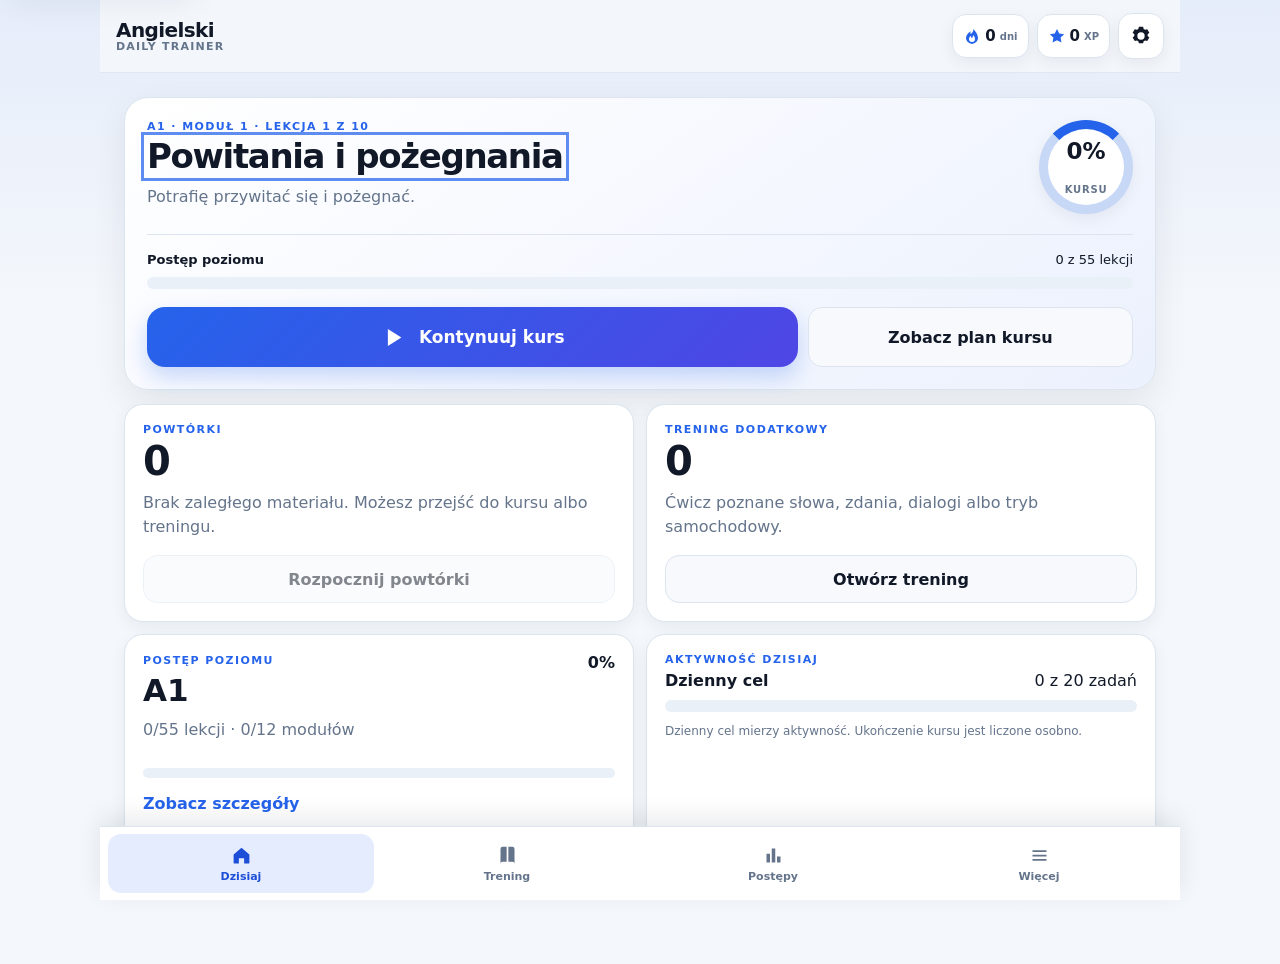
==== commit dc8c8beb: "Aktualizacja aplikacji v6.6.0 - 2026-07-31 10:47" ====
--- a/index.html
+++ b/index.html
@@ -8,13 +8,15 @@
   <meta http-equiv="Expires" content="0">
   <meta http-equiv="Content-Security-Policy" content="default-src 'self'; script-src 'self'; style-src 'self'; img-src 'self' data:; connect-src 'self'; font-src 'self'; media-src 'self'; object-src 'none'; base-uri 'self'; form-action 'self'; manifest-src 'self'; worker-src 'self'">
   <meta id="themeColorMeta" name="theme-color" content="#2563eb">
-  <link rel="manifest" href="manifest-v5.8.6.json">
-  <link rel="apple-touch-icon" href="icon-192.png?v=5.8.6">
-  <link rel="stylesheet" href="css/styles-v5.8.6.css">
-  <script src="js/bootstrap-v5.8.6.js"></script>
+  <meta name="description" content="Lokalny kurs języka angielskiego A1–A2 z powtórkami, dialogami, mówieniem i bezpiecznym trybem samochodowym.">
+  <link rel="manifest" href="manifest-v6.6.0.json">
+  <link rel="apple-touch-icon" href="icon-192.png?v=6.6.0">
+  <link rel="stylesheet" href="css/styles-v6.6.0.css">
+  <script src="js/bootstrap-v6.6.0.js"></script>
   <title>Angielski Daily Trainer</title>
 </head>
 <body>
+<a class="skip-link" href="#mainContent">Przejdź do treści</a>
 <svg class="svg-sprite" aria-hidden="true">
   <symbol id="i-home" viewBox="0 0 24 24"><path d="M3 10.8 12 3l9 7.8v9.7a.5.5 0 0 1-.5.5H15v-6H9v6H3.5a.5.5 0 0 1-.5-.5z"/></symbol>
   <symbol id="i-book" viewBox="0 0 24 24"><path d="M4 4.5A2.5 2.5 0 0 1 6.5 2H11v17H6.5A2.5 2.5 0 0 0 4 21.5zm16 0A2.5 2.5 0 0 0 17.5 2H13v17h4.5a2.5 2.5 0 0 1 2.5 2.5z"/></symbol>
@@ -44,7 +46,7 @@
     </div>
   </header>
 
-  <main class="content">
+  <main id="mainContent" class="content" tabindex="-1">
     <section id="todayScreen" class="screen" data-title="Dzisiaj">
       <div id="resumeCard" class="resume-card hidden">
         <div><strong>Niedokończona sesja</strong><span id="resumeInfo">Możesz wrócić do ostatniego zadania.</span></div>
@@ -58,11 +60,11 @@
             <h1 id="courseHomeTitle">Ładowanie kursu…</h1>
             <p id="courseHomeGoal" class="muted">Sprawdzam, gdzie zakończyła się ostatnia lekcja.</p>
           </div>
-          <div class="course-percent" aria-label="Postęp kursu"><strong id="courseHomePercent">0%</strong><span>kursu</span></div>
+          <div class="course-percent" role="status" aria-live="polite" aria-label="Postęp kursu"><strong id="courseHomePercent">0%</strong><span>kursu</span></div>
         </div>
         <div class="course-home-progress">
           <div class="between"><strong>Postęp poziomu</strong><span id="courseHomeProgressText">0 z 0 lekcji</span></div>
-          <div class="progress large"><span id="courseHomeBar"></span></div>
+          <div class="progress large"><span id="courseHomeBar" role="progressbar" aria-valuemin="0" aria-valuemax="100" aria-valuenow="0"></span></div>
         </div>
         <div class="course-home-actions">
           <button id="courseContinueBtn" class="primary primary-hero"><svg class="icon"><use href="#i-play"/></svg><span>Kontynuuj kurs</span></button>
@@ -87,13 +89,13 @@
           <div class="between"><p class="eyebrow">Postęp poziomu</p><strong id="homeLevelProgress">0%</strong></div>
           <h2 id="homeLevelName">A1</h2>
           <p id="homeLevelDetails" class="muted">0 ukończonych lekcji</p>
-          <div class="progress"><span id="homeLevelBar"></span></div>
+          <div class="progress"><span id="homeLevelBar" role="progressbar" aria-valuemin="0" aria-valuemax="100" aria-valuenow="0"></span></div>
           <button class="text-btn" data-nav="progress">Zobacz szczegóły</button>
         </article>
         <article class="today-action-card daily-action">
           <p class="eyebrow">Aktywność dzisiaj</p>
           <div class="between"><strong id="goalLabel">Dzienny cel</strong><span id="goalText">0 z 20 zadań</span></div>
-          <div class="progress large"><span id="goalBar"></span></div>
+          <div class="progress large"><span id="goalBar" role="progressbar" aria-valuemin="0" aria-valuemax="100" aria-valuenow="0"></span></div>
           <p class="muted">Dzienny cel mierzy aktywność. Ukończenie kursu jest liczone osobno.</p>
         </article>
       </section>
@@ -103,7 +105,7 @@
       <div class="page-heading"><button class="back-btn" data-nav="today">Wróć</button><p class="eyebrow">Ścieżka nauki</p><h1>Plan kursu</h1><p class="muted">Lekcje są odblokowywane kolejno. Trening dodatkowy nie zastępuje ukończenia kursu.</p></div>
       <section class="course-plan-overview card">
         <div class="course-plan-heading"><label class="setting-field"><span>Poziom kursu</span><select id="courseLevelSelect"></select></label><div class="course-plan-score"><strong id="coursePlanPercent">0%</strong><span id="coursePlanSummary">0 lekcji</span></div></div>
-        <div class="progress large"><span id="coursePlanBar"></span></div>
+        <div class="progress large"><span id="coursePlanBar" role="progressbar" aria-valuemin="0" aria-valuemax="100" aria-valuenow="0"></span></div>
       </section>
       <div id="courseModuleList" class="course-module-list"></div>
     </section>
@@ -169,7 +171,7 @@
           <div><span>Passa</span><strong id="sumStreak">0 dni</strong></div>
         </div>
         <p id="nextReviewInfo" class="next-review">Następna powtórka jutro.</p>
-        <button class="primary big" data-nav="today">Wróć do ekranu Dzisiaj</button>
+        <button id="summaryCarBtn" class="secondary big hidden">Utrwal tę lekcję w samochodzie</button><button class="primary big" data-nav="today">Wróć do ekranu Dzisiaj</button>
       </div>
     </section>
 
@@ -178,7 +180,7 @@
 
       <section class="course-progress-card">
         <div class="course-progress-head"><div><p class="eyebrow">Kurs <span id="courseProgressLevel">A1</span></p><h2>Postęp poziomu</h2><p id="courseProgressDescription" class="muted">0 ukończonych lekcji</p></div><strong id="courseProgressPercent">0%</strong></div>
-        <div class="progress large"><span id="courseProgressBar"></span></div>
+        <div class="progress large"><span id="courseProgressBar" role="progressbar" aria-valuemin="0" aria-valuemax="100" aria-valuenow="0"></span></div>
         <div class="course-stats-grid">
           <div><span>Ukończone lekcje</span><strong id="courseCompletedLessons">0</strong></div>
           <div><span>Ukończone moduły</span><strong id="courseCompletedModules">0</strong></div>
@@ -216,7 +218,11 @@
 
     <section id="materialsScreen" class="screen" data-title="Materiały">
       <div class="page-heading"><button class="back-btn" data-nav="more">Wróć</button><p class="eyebrow">Baza nauki</p><h1>Materiały</h1></div>
-      <div class="card filters"><input id="searchInput" type="search" placeholder="Szukaj słowa, kategorii albo zdania"><select id="levelFilter"></select><select id="trackFilter"></select></div>
+      <div class="card filters" aria-label="Filtry materiałów">
+        <label class="visually-hidden" for="searchInput">Szukaj w materiałach</label><input id="searchInput" type="search" placeholder="Szukaj słowa, kategorii albo zdania" autocomplete="off">
+        <label class="visually-hidden" for="levelFilter">Poziom materiałów</label><select id="levelFilter" aria-label="Poziom materiałów"></select>
+        <label class="visually-hidden" for="trackFilter">Ścieżka materiałów</label><select id="trackFilter" aria-label="Ścieżka materiałów"></select>
+      </div>
       <div class="card"><div class="between"><h2>Lista materiałów</h2><span id="baseCount" class="badge">0</span></div><div id="baseList" class="list"></div></div>
     </section>
 
@@ -254,17 +260,25 @@
         </div><p class="setting-note">Rozpoznawanie mowy zamienia wypowiedź na tekst. Nie jest profesjonalną oceną wymowy ani akcentu.</p></section>
 
         <section class="card settings-section"><h2>Tryb samochodowy</h2><div class="settings-grid">
-          <label class="setting-field"><span>Pauza po odpowiedzi</span><input id="carPause" type="number" min="1" max="8" step="1"></label>
+          <label class="setting-field"><span>Liczba zadań w sesji</span><input id="carTaskCount" type="number" min="5" max="30" step="1"></label><label class="setting-field"><span>Pauza po odpowiedzi</span><input id="carPause" type="number" min="1" max="8" step="1"></label>
           <label class="switch-row"><span>Automatycznie przechodź dalej</span><input id="carAutoNext" type="checkbox"></label>
         </div></section>
 
-        <section id="dataSettings" class="card settings-section wide"><h2>Dane</h2><div class="settings-actions">
-          <button id="exportBtn" class="secondary">Eksportuj dane</button><button id="importBtn" class="secondary">Importuj dane</button><button id="resetBtn" class="danger">Usuń cały postęp</button>
-        </div><textarea id="dataBox" placeholder="Tutaj pojawią się dane eksportu albo wklej dane do importu"></textarea><p id="dataStatus" class="setting-note"></p></section>
+        <section id="dataSettings" class="card settings-section wide" aria-labelledby="dataSettingsTitle"><h2 id="dataSettingsTitle">Kopia i przywracanie danych</h2>
+        <p class="setting-note">Najbezpieczniej pobrać plik JSON. Kopia zawiera postęp, ustawienia i historię, ale nie zawiera nagrań głosu.</p>
+        <div class="settings-actions">
+          <button id="exportBtn" class="secondary">Pobierz kopię JSON</button><button id="chooseImportFileBtn" class="secondary">Wybierz plik JSON</button><button id="resetBtn" class="danger">Usuń cały postęp</button>
+        </div>
+        <input id="importFileInput" class="visually-hidden" type="file" accept="application/json,.json" aria-label="Wybierz plik kopii danych JSON">
+        <label for="dataBox">Podgląd kopii lub import z tekstu JSON</label>
+        <textarea id="dataBox" spellcheck="false" autocomplete="off" placeholder="Tutaj pojawi się kopia albo wklej dane do importu"></textarea>
+        <div class="row"><button id="prepareExportBtn" class="secondary">Pokaż kopię w polu</button><button id="importBtn" class="secondary">Importuj tekst z pola</button></div>
+        <p id="dataStatus" class="setting-note" role="status" aria-live="polite"></p></section>
 
         <section class="card settings-section wide"><h2>Zaawansowane</h2><div class="advanced-list">
           <button id="refreshBtn" class="secondary">Odśwież pliki aplikacji</button>
-          <div><span>Wersja programu</span><strong>5.8.6</strong></div>
+          <div><span>Wersja programu</span><strong>6.6.0</strong></div>
+          <div><span>Wersja treści kursu</span><strong>a1-a2-2026.07-r1</strong></div>
           <div><span>Zapis danych</span><strong>Lokalnie w urządzeniu</strong></div>
         </div><p class="setting-note">Odświeżenie plików aplikacji usuwa pamięć podręczną programu, ale nie usuwa postępu.</p></section>
       </div>
@@ -276,17 +290,21 @@
         <article class="card"><h2>Nauka, powtórka i test</h2><p>Nauka wprowadza nowy materiał. Powtórka przywraca zadania zaplanowane przez system. Test miesza kilka typów ćwiczeń i sprawdza aktualną znajomość materiału.</p></article>
         <article class="card"><h2>Opanowanie materiału</h2><p>Materiał jest uznawany za opanowany dopiero po poprawnych odpowiedziach w co najmniej pięciu różnych dniach i przy odpowiedniej skuteczności. Jedna dobra seria nie wystarcza, bo pamięć ludzka lubi udawać, że wszystko już umie.</p></article>
         <article class="card"><h2>XP, passa i skuteczność</h2><p>XP pokazuje wykonaną pracę. Passa rośnie po nauce w kolejnych dniach kalendarzowych. Skuteczność to udział poprawnych odpowiedzi we wszystkich odpowiedziach.</p></article>
-        <article class="card"><h2>Błędy i warianty odpowiedzi</h2><p>Aplikacja toleruje drobne literówki, popularne skróty i zapis bez nieistotnej interpunkcji. Błędy znaczenia, przeczenia, czasu lub szyku są wskazywane osobno.</p></article>
+        <article class="card"><h2>Błędy i warianty odpowiedzi</h2><p>Aplikacja toleruje drobne literówki, popularne skróty i zapis bez nieistotnej interpunkcji. Błędy znaczenia, przeczenia, czasu lub szyku są wskazywane osobno. Podstawowe brytyjskie i amerykańskie warianty pisowni, na przykład <i>colour/color</i> i <i>travelled/traveled</i>, są akceptowane.</p></article>
+        <article class="card"><h2>Tworzenie kopii</h2><p>Otwórz „Więcej”, potem „Ustawienia” i sekcję „Kopia i przywracanie danych”. Pobierz plik JSON i przechowuj go poza pamięcią przeglądarki. Przywracanie najpierw sprawdza wersję, strukturę i identyfikatory danych.</p></article>
+        <article class="card"><h2>Tryb samochodowy</h2><p>Skonfiguruj sesję przed jazdą. W czasie prowadzenia nie dotykaj telefonu i nie patrz na ekran. Działanie mowy w tle lub przy zablokowanym ekranie zależy od Androida, przeglądarki i ustawień oszczędzania energii. Najpierw wykonaj próbę na postoju.</p></article>
       </div>
     </section>
 
     <section id="infoScreen" class="screen" data-title="Informacje">
       <div class="page-heading"><button class="back-btn" data-nav="more">Wróć</button><p class="eyebrow">Prywatność i technika</p><h1>Informacje</h1></div>
       <div class="info-stack">
-        <article class="card"><h2>Dane użytkownika</h2><p>Postęp, ustawienia i historia sesji są zapisywane lokalnie w pamięci przeglądarki. Eksport tworzy kopię JSON, a import zastępuje bieżący stan dopiero po pełnej walidacji typów, wersji, identyfikatorów, historii i aktywnej sesji.</p></article>
-        <article class="card"><h2>Mikrofon</h2><p>Przeglądarka może przekazywać mowę do własnej usługi rozpoznawania. Aplikacja nie zapisuje nagrań dźwiękowych, zapisuje wyłącznie rozpoznany tekst i wynik zadania.</p></article>
-        <article class="card"><h2>Usuwanie danych</h2><p>Funkcja „Usuń cały postęp” usuwa postęp, statystyki, ustawienia, historię sesji oraz klucze pozostałe po starszych wersjach. Operacji nie można cofnąć bez wcześniejszego eksportu.</p></article>
-        <article class="card"><h2>Wersja</h2><p>Angielski Daily Trainer 5.8.6. Dodano ekran kursu, uproszczony ekran główny oraz oddzielne statystyki rzeczywistego postępu kursu i aktywności XP. Aplikacja działa jako PWA także bez internetu.</p></article>
+        <article class="card"><h2>Polityka prywatności</h2><p>Aplikacja nie wymaga konta, nie zawiera reklam ani analityki i nie wysyła postępu na serwer autora. Postęp, ustawienia i historia sesji są zapisywane lokalnie w pamięci tej przeglądarki. Dane mogą jednak zostać usunięte przez system, przeglądarkę albo czyszczenie pamięci, dlatego warto regularnie pobierać kopię JSON.</p></article>
+        <article class="card"><h2>Mikrofon i rozpoznawanie mowy</h2><p>Mikrofon jest uruchamiany dopiero po wybraniu ćwiczenia głosowego i udzieleniu zgody przeglądarce. Aplikacja nie zapisuje plików dźwiękowych. Przeglądarka lub system może przesłać dźwięk do własnej usługi rozpoznawania mowy, zgodnie z polityką dostawcy urządzenia lub przeglądarki. Rozpoznany tekst i wynik zadania mogą zostać zapisane lokalnie.</p></article>
+        <article class="card"><h2>Działanie bez internetu</h2><p>Treść kursu, postęp i większość ćwiczeń działają po wcześniejszym zainstalowaniu PWA także bez internetu. Rozpoznawanie mowy, niektóre głosy lektora i powiadomienia mogą wymagać usług systemowych albo połączenia z internetem.</p></article>
+        <article class="card"><h2>Kopia, przenoszenie i usuwanie danych</h2><p>Eksport tworzy plik JSON z wersją programu i wersją treści kursu. Import zastępuje bieżący stan dopiero po walidacji. Funkcja „Usuń cały postęp” usuwa zapis aplikacji oraz rozpoznane starsze klucze lokalne. Operacji nie można cofnąć bez wcześniejszej kopii.</p></article>
+        <article class="card"><h2>Bezpieczny tryb samochodowy</h2><p>Tryb służy wyłącznie do utrwalania poznanego materiału. Konfigurację wykonaj przed ruszeniem. Kierowca nie może obsługiwać telefonu ani czytać ekranu. System może przerwać mowę po zablokowaniu ekranu, przejściu aplikacji do tła, utracie mikrofonu lub włączeniu oszczędzania energii.</p></article>
+        <article class="card"><h2>Wersja i zakres</h2><p>Angielski Daily Trainer 6.6.0 zawiera kursy A1 i A2: 24 moduły, 115 lekcji, 1713 materiałów i 145 scen dialogowych. Wersja treści: <b>a1-a2-2026.07-r1</b>. Automatyczne audyty nie zastępują niezależnej oceny nauczyciela lub metodyka.</p></article>
       </div>
     </section>
   </main>
@@ -300,11 +318,11 @@
 </div>
 
 <div id="toast" class="toast" role="status" aria-live="polite"></div>
-<dialog id="confirmDialog" class="modal"><form method="dialog"><h2 id="confirmTitle">Potwierdź</h2><p id="confirmMessage"></p><div class="dialog-actions"><button value="cancel" class="secondary">Anuluj</button><button id="confirmOk" value="ok" class="danger">Potwierdź</button></div></form></dialog>
-<dialog id="carWarningDialog" class="modal"><form method="dialog"><h2>Bezpieczny tryb samochodowy</h2><p>Skonfiguruj tryb przed rozpoczęciem jazdy. Podczas prowadzenia pojazdu nie patrz na ekran i nie obsługuj telefonu ręcznie.</p><label class="switch-row"><span>Nie pokazuj ponownie</span><input id="carWarningDismiss" type="checkbox"></label><div class="dialog-actions"><button value="cancel" class="secondary">Anuluj</button><button value="ok" class="primary">Rozumiem, rozpocznij</button></div></form></dialog>
-<dialog id="onboardingDialog" class="onboarding-modal">
+<dialog id="confirmDialog" class="modal" aria-labelledby="confirmTitle" aria-describedby="confirmMessage"><form method="dialog"><h2 id="confirmTitle" tabindex="-1">Potwierdź</h2><p id="confirmMessage"></p><div class="dialog-actions"><button value="cancel" class="secondary">Anuluj</button><button id="confirmOk" value="ok" class="danger">Potwierdź</button></div></form></dialog>
+<dialog id="carWarningDialog" class="modal" aria-labelledby="carWarningTitle"><form method="dialog"><h2 id="carWarningTitle" tabindex="-1">Bezpieczny tryb samochodowy</h2><p>Skonfiguruj sesję i sprawdź głos przed rozpoczęciem jazdy. Podczas prowadzenia nie patrz na ekran i nie obsługuj telefonu. Android lub przeglądarka może zatrzymać mowę w tle albo po zablokowaniu ekranu.</p><label class="switch-row"><span>Nie pokazuj ponownie</span><input id="carWarningDismiss" type="checkbox"></label><div class="dialog-actions"><button value="cancel" class="secondary">Anuluj</button><button value="ok" class="primary">Rozumiem, rozpocznij</button></div></form></dialog>
+<dialog id="onboardingDialog" class="onboarding-modal" aria-label="Pierwsze uruchomienie aplikacji">
   <form method="dialog">
-    <div class="onboarding-progress"><span id="onboardingBar"></span></div>
+    <div class="onboarding-progress"><span id="onboardingBar" role="progressbar" aria-valuemin="0" aria-valuemax="100" aria-valuenow="0"></span></div>
     <section class="onboarding-step" data-step="1"><p class="eyebrow">Krok 1 z 5</p><h1>Witaj.</h1><p>Ta aplikacja pomoże Ci uczyć się angielskiego każdego dnia. Postęp jest przechowywany lokalnie na tym urządzeniu.</p></section>
     <section class="onboarding-step hidden" data-step="2"><p class="eyebrow">Krok 2 z 5</p><h1>Wybierz poziom.</h1><label class="setting-field"><span>Poziom nauki</span><select id="onboardingLevel"></select></label></section>
     <section class="onboarding-step hidden" data-step="3"><p class="eyebrow">Krok 3 z 5</p><h1>Wybierz tematykę.</h1><label class="setting-field"><span>Ścieżka nauki</span><select id="onboardingTrack"></select></label></section>
@@ -314,25 +332,29 @@
   </form>
 </dialog>
 
-<script src="js/learning-core-v5.8.6.js" defer></script>
-<script src="js/course-core-v5.8.6.js" defer></script>
-<script src="data/materials-v5.8.6.js" defer></script>
-<script src="data/dialogues-v5.8.6.js" defer></script>
-<script src="data/course-catalog-v5.8.6.js" defer></script>
-<script src="js/app-state-v5.8.6.js" defer></script>
-<script src="js/storage-v5.8.6.js" defer></script>
-<script src="js/pwa-services-v5.8.6.js" defer></script>
-<script src="js/reminders-v5.8.6.js" defer></script>
-<script src="js/settings-v5.8.6.js" defer></script>
-<script src="js/navigation-v5.8.6.js" defer></script>
-<script src="js/review-engine-v5.8.6.js" defer></script>
-<script src="js/course-engine-v5.8.6.js" defer></script>
-<script src="js/course-ui-v5.8.6.js" defer></script>
-<script src="js/exercise-engine-v5.8.6.js" defer></script>
-<script src="js/statistics-v5.8.6.js" defer></script>
-<script src="js/speech-v5.8.6.js" defer></script>
-<script src="js/car-mode-v5.8.6.js" defer></script>
-<script src="js/data-io-v5.8.6.js" defer></script>
-<script src="js/app-v5.8.6.js" defer></script>
+<script src="js/learning-core-v6.6.0.js" defer></script>
+<script src="js/course-core-v6.6.0.js" defer></script>
+<script src="data/materials-v6.6.0.js" defer></script>
+<script src="data/dialogues-v6.6.0.js" defer></script>
+<script src="data/course-a1-module1-v6.6.0.js" defer></script>
+<script src="data/course-a1-full-expansion-v6.6.0.js" defer></script>
+<script src="data/course-a2-full-v6.6.0.js" defer></script>
+<script src="data/content-quality-v6.6.0.js" defer></script>
+<script src="data/course-catalog-v6.6.0.js" defer></script>
+<script src="js/app-state-v6.6.0.js" defer></script>
+<script src="js/storage-v6.6.0.js" defer></script>
+<script src="js/pwa-services-v6.6.0.js" defer></script>
+<script src="js/reminders-v6.6.0.js" defer></script>
+<script src="js/settings-v6.6.0.js" defer></script>
+<script src="js/navigation-v6.6.0.js" defer></script>
+<script src="js/review-engine-v6.6.0.js" defer></script>
+<script src="js/course-engine-v6.6.0.js" defer></script>
+<script src="js/course-ui-v6.6.0.js" defer></script>
+<script src="js/exercise-engine-v6.6.0.js" defer></script>
+<script src="js/statistics-v6.6.0.js" defer></script>
+<script src="js/speech-v6.6.0.js" defer></script>
+<script src="js/car-mode-v6.6.0.js" defer></script>
+<script src="js/data-io-v6.6.0.js" defer></script>
+<script src="js/app-v6.6.0.js" defer></script>
 </body>
 </html>
--- a/css/styles-v6.6.0.css
+++ b/css/styles-v6.6.0.css
@@ -0,0 +1,31 @@
+:root{color-scheme:light;--app-bg:#f4f7fb;--surface:#fff;--surface-soft:#f7f9fc;--surface-strong:#eaf0f8;--text:#111827;--muted:#64748b;--border:#dce5ef;--primary:#2563eb;--primary-strong:#1d4ed8;--success:#15803d;--success-bg:#ecfdf3;--danger:#b91c1c;--danger-bg:#fff1f2;--warning:#a16207;--warning-bg:#fffbeb;--shadow:0 12px 34px rgba(15,23,42,.08);--shadow-soft:0 5px 16px rgba(15,23,42,.06);--radius:20px;--navh:74px;--font-scale:1;--topbar:rgba(244,247,251,.94);--input:#fff}
+html[data-theme="dark"]{color-scheme:dark;--app-bg:#0b1220;--surface:#111827;--surface-soft:#172033;--surface-strong:#1e293b;--text:#f8fafc;--muted:#a8b3c7;--border:#334155;--primary:#60a5fa;--primary-strong:#93c5fd;--success:#86efac;--success-bg:#123524;--danger:#fda4af;--danger-bg:#4c0519;--warning:#facc15;--warning-bg:#422006;--shadow:0 14px 38px rgba(0,0,0,.32);--shadow-soft:0 5px 18px rgba(0,0,0,.24);--topbar:rgba(11,18,32,.94);--input:#0f172a}
+@media(prefers-color-scheme:dark){html[data-theme="system"]{color-scheme:dark;--app-bg:#0b1220;--surface:#111827;--surface-soft:#172033;--surface-strong:#1e293b;--text:#f8fafc;--muted:#a8b3c7;--border:#334155;--primary:#60a5fa;--primary-strong:#93c5fd;--success:#86efac;--success-bg:#123524;--danger:#fda4af;--danger-bg:#4c0519;--warning:#facc15;--warning-bg:#422006;--shadow:0 14px 38px rgba(0,0,0,.32);--shadow-soft:0 5px 18px rgba(0,0,0,.24);--topbar:rgba(11,18,32,.94);--input:#0f172a}}
+html[data-font-size="small"]{--font-scale:.9}html[data-font-size="normal"]{--font-scale:1}html[data-font-size="large"]{--font-scale:1.14}html[data-font-size="xlarge"]{--font-scale:1.28}
+*{box-sizing:border-box}html,body{margin:0;min-height:100%;overflow-x:hidden;background:var(--app-bg);color:var(--text);font-family:system-ui,-apple-system,"Segoe UI",Roboto,Arial,sans-serif;font-size:calc(16px * var(--font-scale))}body{background:linear-gradient(180deg,color-mix(in srgb,var(--primary) 7%,var(--app-bg)) 0,var(--app-bg) 310px);transition:background-color .18s,color .18s}.svg-sprite{position:absolute;width:0;height:0;overflow:hidden}.icon{width:22px;height:22px;fill:currentColor;flex:none}.hidden{display:none!important}button,input,select,textarea{font:inherit;color:inherit}button{border:0;cursor:pointer}button:disabled{opacity:.52;cursor:not-allowed}input,select,textarea{width:100%;min-height:48px;border:1px solid var(--border);border-radius:14px;background:var(--input);padding:12px 13px;outline:none;transition:border-color .15s,box-shadow .15s}input:focus,select:focus,textarea:focus{border-color:var(--primary);box-shadow:0 0 0 4px color-mix(in srgb,var(--primary) 18%,transparent)}textarea{min-height:170px;resize:vertical}.app{min-height:100dvh;max-width:1080px;margin:0 auto;padding-bottom:calc(var(--navh) + 22px + env(safe-area-inset-bottom,0px))}.topbar{position:sticky;top:0;z-index:20;display:flex;align-items:center;justify-content:space-between;gap:12px;padding:13px 16px;background:var(--topbar);backdrop-filter:blur(16px);border-bottom:1px solid color-mix(in srgb,var(--border) 80%,transparent)}.brand{display:flex;flex-direction:column;line-height:1.05}.brand strong{font-size:calc(20px * var(--font-scale));letter-spacing:-.03em}.brand span{color:var(--muted);font-size:calc(11px * var(--font-scale));font-weight:800;text-transform:uppercase;letter-spacing:.11em}.top-metrics{display:flex;align-items:center;gap:8px}.metric{display:flex;align-items:center;gap:4px;min-height:44px;padding:7px 10px;border:1px solid var(--border);border-radius:14px;background:var(--surface);box-shadow:var(--shadow-soft)}.metric .icon{width:18px;height:18px;color:var(--primary)}.metric b{font-size:calc(15px * var(--font-scale))}.metric small{color:var(--muted);font-size:calc(10px * var(--font-scale));font-weight:800}.iconbtn{display:grid;place-items:center;width:46px;height:46px;border-radius:14px;background:var(--surface);border:1px solid var(--border);box-shadow:var(--shadow-soft)}.content{padding:18px}.screen{display:none}.screen.active{display:block;animation:screenIn .2s ease}.eyebrow{margin:0 0 5px;color:var(--primary);font-size:calc(11px * var(--font-scale));font-weight:900;text-transform:uppercase;letter-spacing:.13em}.muted{color:var(--muted);line-height:1.5}.page-heading{margin:2px 0 18px}.page-heading h1,.hero-card h1,.lesson-card h1,.summary-card h1{margin:0;letter-spacing:-.04em;line-height:1.08}.page-heading h1{font-size:calc(32px * var(--font-scale))}.page-heading .muted{max-width:720px}.card,.hero-card,.lesson-card,.summary-card{margin-bottom:14px;padding:18px;background:var(--surface);border:1px solid var(--border);border-radius:var(--radius);box-shadow:var(--shadow)}.card h2,.card h3{margin:0 0 12px;letter-spacing:-.025em}.hero-card{padding:24px;background:linear-gradient(145deg,var(--surface),color-mix(in srgb,var(--primary) 10%,var(--surface)));text-align:center}.hero-card h1{font-size:calc(32px * var(--font-scale));max-width:720px;margin-inline:auto}.hero-card>.muted{max-width:680px;margin:12px auto 22px}.primary,.secondary,.danger,.text-btn,.back-btn{min-height:48px;padding:12px 16px;border-radius:14px;font-weight:850;transition:transform .12s,filter .12s,box-shadow .12s}.primary:active,.secondary:active,.danger:active,.mode-card:active,.nav:active{transform:scale(.98)}.primary{background:linear-gradient(135deg,#2563eb,#4f46e5);color:#fff;box-shadow:0 10px 22px rgba(37,99,235,.24)}.secondary{background:var(--surface-soft);color:var(--text);border:1px solid var(--border)}.danger{background:var(--danger-bg);color:var(--danger);border:1px solid color-mix(in srgb,var(--danger) 34%,var(--border))}.text-btn,.back-btn{background:transparent;color:var(--primary);padding-inline:8px;min-height:40px}.primary-hero{display:inline-flex;align-items:center;justify-content:center;gap:12px;width:min(100%,610px);min-height:70px;font-size:calc(20px * var(--font-scale));border-radius:18px}.primary-hero .icon{width:27px;height:27px}.big{width:100%;font-size:calc(17px * var(--font-scale))}.daily-goal{max-width:610px;margin:23px auto 0;padding-top:18px;border-top:1px solid var(--border);text-align:left}.between{display:flex;justify-content:space-between;align-items:center;gap:12px}.row{display:flex;align-items:center;gap:8px;flex-wrap:wrap}.progress{height:10px;overflow:hidden;border-radius:999px;background:var(--surface-strong)}.progress.large{height:12px;margin-top:10px}.progress span{display:block;height:100%;width:0;border-radius:inherit;background:linear-gradient(90deg,#2563eb,#22c55e);transition:width .25s ease}.section-block{margin-top:26px}.section-heading h2{margin:0 0 14px;font-size:calc(25px * var(--font-scale));letter-spacing:-.03em}.mode-grid{display:grid;grid-template-columns:1fr;gap:12px}.mode-card{display:flex;flex-direction:column;align-items:flex-start;min-height:112px;padding:17px;border:1px solid var(--border);border-radius:17px;background:var(--surface);color:var(--text);box-shadow:var(--shadow-soft);text-align:left;transition:transform .12s,border-color .12s,box-shadow .12s}.mode-card:hover,.mode-card:focus-visible{border-color:color-mix(in srgb,var(--primary) 50%,var(--border));box-shadow:var(--shadow)}.mode-card strong{font-size:calc(17px * var(--font-scale));letter-spacing:-.015em}.mode-card span{margin-top:7px;color:var(--muted);font-size:calc(13px * var(--font-scale));line-height:1.45}.mode-card.featured{background:linear-gradient(135deg,#2563eb,#4f46e5);color:#fff;border:0}.mode-card.featured span{color:rgba(255,255,255,.84)}.compact .mode-card{min-height:102px}.resume-card{display:flex;align-items:center;justify-content:space-between;gap:14px;margin-bottom:14px;padding:14px 16px;border:1px solid color-mix(in srgb,var(--primary) 35%,var(--border));border-radius:16px;background:color-mix(in srgb,var(--primary) 8%,var(--surface));box-shadow:var(--shadow-soft)}.resume-card div:first-child{display:grid;gap:4px}.resume-card span{color:var(--muted);font-size:calc(13px * var(--font-scale))}.badge{display:inline-flex;align-items:center;max-width:100%;padding:6px 10px;border-radius:999px;background:color-mix(in srgb,var(--primary) 13%,var(--surface));color:var(--primary-strong);font-size:calc(12px * var(--font-scale));font-weight:850}.list{display:grid;gap:9px}.item{display:grid;grid-template-columns:minmax(0,1fr) auto;gap:12px;align-items:center;padding:13px;border:1px solid var(--border);border-radius:15px;background:var(--surface-soft)}.item strong,.item div{min-width:0;overflow-wrap:anywhere}.item .muted{font-size:calc(13px * var(--font-scale))}.minirow{display:flex;gap:6px;flex-wrap:wrap;margin-top:7px}.mini{padding:4px 7px;border-radius:999px;background:var(--surface-strong);color:var(--muted);font-size:calc(10px * var(--font-scale));font-weight:800}.green{background:var(--success-bg)!important;color:var(--success)!important}.red{background:var(--danger-bg)!important;color:var(--danger)!important}.amber{background:var(--warning-bg)!important;color:var(--warning)!important}.material-extra{margin-top:7px;font-size:calc(12px * var(--font-scale));color:var(--muted);line-height:1.4}.session-screen{max-width:820px;margin-inline:auto}.lesson-card{padding:20px}.session-topline{display:flex;justify-content:space-between;align-items:center;gap:10px}.session-stats{display:grid;grid-template-columns:repeat(3,1fr);gap:8px;margin:15px 0 11px}.session-stats span{padding:10px;border:1px solid var(--border);border-radius:13px;background:var(--surface-soft);text-align:center}.session-stats small,.session-stats b{display:block}.session-stats small{color:var(--muted);font-size:calc(10px * var(--font-scale));font-weight:800;text-transform:uppercase}.session-stats b{margin-top:3px;font-size:calc(17px * var(--font-scale))}.question-enter{margin-top:22px}.question-enter h1{font-size:calc(30px * var(--font-scale));margin-bottom:10px}.answer{width:100%;min-height:58px;font-size:calc(18px * var(--font-scale));scroll-margin:160px}.choices{display:grid;gap:10px}.choice{min-height:54px;padding:13px;border:1px solid var(--border);border-radius:14px;background:var(--surface-soft);color:var(--text);font-weight:750;text-align:left}.choice.selected{border-color:var(--primary);background:color-mix(in srgb,var(--primary) 14%,var(--surface));box-shadow:0 0 0 3px color-mix(in srgb,var(--primary) 14%,transparent)}.feedback{margin-top:14px;padding:14px;border-radius:14px;border:1px solid}.feedback.ok{background:var(--success-bg);color:var(--success);border-color:color-mix(in srgb,var(--success) 35%,var(--border))}.feedback.bad{background:var(--danger-bg);color:var(--danger);border-color:color-mix(in srgb,var(--danger) 35%,var(--border))}.feedback-partial{background:var(--warning-bg);color:var(--warning);border-color:color-mix(in srgb,var(--warning) 35%,var(--border))}.feedback-details{margin:8px 0 0;padding-left:20px;line-height:1.45}.lesson-actions{display:grid;grid-template-columns:repeat(3,minmax(0,1fr));gap:9px;margin-top:15px}.lesson-actions button{width:100%;min-width:0;padding-inline:8px}.micline{display:flex;gap:8px;align-items:center;flex-wrap:wrap}.micnote{margin-top:9px;color:var(--muted);font-size:calc(12px * var(--font-scale))}.transcript{margin-top:9px;padding:11px;border:1px dashed var(--primary);border-radius:12px;background:var(--surface-soft);font-weight:750}.summary-card{text-align:center;padding:28px}.completion-mark{display:grid;place-items:center;width:76px;height:76px;margin:0 auto 16px;border-radius:50%;background:color-mix(in srgb,var(--primary) 13%,var(--surface));color:var(--primary);animation:pop .45s ease}.completion-mark .icon{width:38px;height:38px}.summary-card h1{font-size:calc(34px * var(--font-scale))}.summary-score{margin:22px auto;display:grid}.summary-score strong{font-size:calc(50px * var(--font-scale));line-height:1;color:var(--primary)}.summary-score span{color:var(--muted);font-weight:800}.summary-grid{display:grid;grid-template-columns:repeat(2,1fr);gap:10px;margin:20px 0}.summary-grid div{padding:14px;border:1px solid var(--border);border-radius:15px;background:var(--surface-soft)}.summary-grid span,.summary-grid strong{display:block}.summary-grid span{color:var(--muted);font-size:calc(11px * var(--font-scale));font-weight:800;text-transform:uppercase}.summary-grid strong{margin-top:5px;font-size:calc(24px * var(--font-scale))}.next-review{padding:12px;border-radius:13px;background:var(--success-bg);color:var(--success);font-weight:800}.xp-card{display:grid;place-items:center;min-height:190px;margin-bottom:14px;padding:24px;border-radius:24px;background:linear-gradient(145deg,#2563eb,#4f46e5);color:#fff;box-shadow:0 18px 40px rgba(37,99,235,.24)}.xp-card span{font-weight:800;text-transform:uppercase;letter-spacing:.12em;font-size:calc(12px * var(--font-scale))}.xp-card strong{font-size:calc(58px * var(--font-scale));line-height:1}.xp-card small{opacity:.84;font-weight:800}.stats-primary{display:grid;grid-template-columns:repeat(2,1fr);gap:12px;margin-bottom:12px}.stat{padding:17px;background:var(--surface);border:1px solid var(--border);border-radius:18px;box-shadow:var(--shadow-soft)}.stat span,.stat strong{display:block}.stat span{color:var(--muted);font-size:calc(12px * var(--font-scale));font-weight:850;text-transform:uppercase}.stat strong{margin-top:6px;font-size:calc(28px * var(--font-scale))}.stats-secondary{display:grid;grid-template-columns:repeat(2,1fr);gap:9px;margin-bottom:14px}.stats-secondary div{padding:13px;border:1px solid var(--border);border-radius:15px;background:var(--surface-soft)}.stats-secondary span,.stats-secondary strong{display:block}.stats-secondary span{color:var(--muted);font-size:calc(11px * var(--font-scale))}.stats-secondary strong{margin-top:4px;font-size:calc(20px * var(--font-scale))}.mode-stats{display:grid;gap:10px}.barline{display:grid;grid-template-columns:minmax(90px,130px) 1fr auto;gap:9px;align-items:center}.bartrack{height:10px;overflow:hidden;border-radius:999px;background:var(--surface-strong)}.barfill{height:100%;border-radius:999px;background:linear-gradient(90deg,#2563eb,#22c55e)}.history-grid{display:grid;grid-template-columns:repeat(7,minmax(0,1fr));gap:7px}.daybox{padding:8px 4px;border:1px solid var(--border);border-radius:11px;background:var(--surface-soft);text-align:center}.daybox strong,.daybox span{display:block;font-size:calc(10px * var(--font-scale))}.daybox span{color:var(--muted)}.menu-list{display:grid;gap:10px}.menu-list button{display:grid;grid-template-columns:auto 1fr auto;align-items:center;gap:13px;width:100%;padding:16px;border:1px solid var(--border);border-radius:17px;background:var(--surface);color:var(--text);box-shadow:var(--shadow-soft);text-align:left}.menu-list button>span{display:grid;gap:4px}.menu-list strong{font-size:calc(16px * var(--font-scale))}.menu-list small{color:var(--muted);line-height:1.35}.menu-list .chevron{width:18px;height:18px;color:var(--muted)}.filters{display:grid;grid-template-columns:1fr;gap:10px}.settings-page{display:grid;gap:14px}.settings-section{margin:0}.settings-section h2{font-size:calc(21px * var(--font-scale))}.settings-grid{display:grid;grid-template-columns:1fr;gap:12px}.setting-field{display:grid;gap:7px;font-weight:750}.setting-field>span{font-size:calc(13px * var(--font-scale));color:var(--muted);font-weight:800}.switch-row{display:flex;align-items:center;justify-content:space-between;gap:14px;min-height:52px;padding:11px 13px;border:1px solid var(--border);border-radius:14px;background:var(--surface-soft);font-weight:750}.switch-row input[type="checkbox"]{width:23px;height:23px;min-height:23px;flex:0 0 23px;accent-color:#2563eb}.settings-actions{display:grid;grid-template-columns:1fr;gap:9px}.setting-note{margin:12px 0 0;color:var(--muted);font-size:calc(12px * var(--font-scale));line-height:1.5}.advanced-list{display:grid;gap:10px}.advanced-list>div{display:flex;justify-content:space-between;gap:12px;padding:12px;border:1px solid var(--border);border-radius:13px;background:var(--surface-soft)}.advanced-list span{color:var(--muted)}.info-stack{display:grid;gap:14px}.info-stack .card{margin:0}.info-stack p{margin-bottom:0;line-height:1.6}.car-panel{margin-top:10px;padding:17px;border:1px solid color-mix(in srgb,var(--primary) 45%,var(--border));border-radius:18px;background:color-mix(in srgb,var(--primary) 7%,var(--surface))}.car-status{margin-bottom:8px;font-size:calc(23px * var(--font-scale));font-weight:900}.car-prompt{margin:10px 0;font-size:calc(21px * var(--font-scale));line-height:1.3;font-weight:850}.car-command-grid{display:grid;grid-template-columns:repeat(2,minmax(0,1fr));gap:9px;margin-top:12px}.car-command{min-height:62px;border:1px solid var(--border);border-radius:14px;background:var(--surface-soft);color:var(--text);font-weight:850}.primary-car{background:linear-gradient(135deg,#2563eb,#4f46e5);color:#fff;border:0}.stop-car{background:var(--danger-bg);color:var(--danger)}.car-tip{margin-top:10px;color:var(--muted);font-size:calc(12px * var(--font-scale));line-height:1.45}.car-active .lesson-actions,.car-active #checkBtn,.car-active #dontKnowBtn,.car-active #speakBtn{display:none!important}.car-active #nextBtn{width:100%;min-height:58px}.bottomnav{position:fixed;z-index:30;left:50%;bottom:0;transform:translateX(-50%);display:grid;grid-template-columns:repeat(4,minmax(0,1fr));width:min(1080px,100%);min-height:var(--navh);padding:7px 8px calc(7px + env(safe-area-inset-bottom,0px));border-top:1px solid var(--border);background:color-mix(in srgb,var(--surface) 95%,transparent);backdrop-filter:blur(16px);box-shadow:0 -8px 26px rgba(15,23,42,.09);transition:transform .2s,opacity .2s}.nav{display:flex;flex-direction:column;align-items:center;justify-content:center;gap:4px;min-width:0;padding:7px 3px;border-radius:13px;background:transparent;color:var(--muted);font-size:calc(11px * var(--font-scale));font-weight:850}.nav .icon{width:21px;height:21px}.nav.active{background:color-mix(in srgb,var(--primary) 12%,var(--surface));color:var(--primary-strong)}body.keyboard-open .bottomnav,body.input-active .bottomnav,body:has(input:focus,textarea:focus) .bottomnav{transform:translate(-50%,120%);opacity:0;pointer-events:none}body.keyboard-open .app,body.input-active .app,body:has(input:focus,textarea:focus) .app{padding-bottom:14px}body.keyboard-open .topbar{position:relative}.toast{position:fixed;z-index:80;left:50%;bottom:calc(var(--navh) + 18px);transform:translate(-50%,18px);max-width:min(92vw,560px);padding:12px 16px;border-radius:14px;background:#111827;color:#fff;box-shadow:0 12px 34px rgba(0,0,0,.25);opacity:0;pointer-events:none;transition:opacity .18s,transform .18s}.toast.show{opacity:1;transform:translate(-50%,0)}.toast.error{background:#991b1b}.toast.success{background:#166534}#errorBox{display:none;margin:10px 12px 0;padding:11px;border:1px solid color-mix(in srgb,var(--danger) 35%,var(--border));border-radius:12px;background:var(--danger-bg);color:var(--danger);font-size:calc(13px * var(--font-scale));font-weight:700;white-space:pre-wrap}.modal,.onboarding-modal{width:min(92vw,560px);max-height:calc(100dvh - 20px);overflow:hidden;border:1px solid var(--border);border-radius:22px;background:var(--surface);color:var(--text);box-shadow:0 24px 70px rgba(0,0,0,.25);padding:0}.modal::backdrop,.onboarding-modal::backdrop{background:rgba(15,23,42,.56);backdrop-filter:blur(4px)}.modal form,.onboarding-modal form{max-height:calc(100dvh - 22px);overflow-y:auto;overscroll-behavior:contain;padding:22px}.modal h2,.onboarding-modal h1{margin-top:0;letter-spacing:-.03em}.modal p,.onboarding-modal p{line-height:1.55}.dialog-actions{display:flex;justify-content:flex-end;gap:9px;margin-top:20px}.onboarding-modal{width:min(94vw,640px)}.onboarding-progress{height:8px;margin-bottom:22px;overflow:hidden;border-radius:999px;background:var(--surface-strong)}.onboarding-progress span{display:block;height:100%;width:20%;background:linear-gradient(90deg,#2563eb,#22c55e);transition:width .2s}.onboarding-step{min-height:260px}.onboarding-step h1{font-size:calc(36px * var(--font-scale))}.onboarding-actions{position:sticky;bottom:-22px;z-index:2;justify-content:space-between;margin-inline:-4px;padding:12px 4px 4px;background:linear-gradient(180deg,transparent 0,var(--surface) 18px)}.back-btn{margin:0 0 8px -8px}.w-0{width:0}.w-5{width:5%}.w-10{width:10%}.w-15{width:15%}.w-20{width:20%}.w-25{width:25%}.w-30{width:30%}.w-35{width:35%}.w-40{width:40%}.w-45{width:45%}.w-50{width:50%}.w-55{width:55%}.w-60{width:60%}.w-65{width:65%}.w-70{width:70%}.w-75{width:75%}.w-80{width:80%}.w-85{width:85%}.w-90{width:90%}.w-95{width:95%}.w-100{width:100%}
+@keyframes screenIn{from{opacity:0;transform:translateY(5px)}to{opacity:1;transform:none}}@keyframes pop{0%{transform:scale(.7);opacity:0}70%{transform:scale(1.08)}100%{transform:scale(1);opacity:1}}html[data-animations="off"] *{animation:none!important;transition:none!important;scroll-behavior:auto!important}
+@media(max-width:560px){.content{padding:14px}.topbar{padding-inline:12px}.metric{padding:7px 8px}.metric small{display:none}.hero-card{padding:20px 16px}.hero-card h1{font-size:calc(29px * var(--font-scale))}.primary-hero{min-height:68px}.lesson-actions{grid-template-columns:repeat(2,minmax(0,1fr))}.car-command-grid{grid-template-columns:1fr}.history-grid{grid-template-columns:repeat(7,minmax(44px,1fr));overflow-x:auto;padding-bottom:4px}.resume-card{align-items:flex-start;flex-direction:column}.dialog-actions{display:grid;grid-template-columns:1fr 1fr}.dialog-actions button{width:100%}}
+@media(min-width:700px){.mode-grid{grid-template-columns:repeat(2,minmax(0,1fr))}.compact{grid-template-columns:repeat(3,minmax(0,1fr))}.filters{grid-template-columns:2fr 1fr 1fr}.settings-grid{grid-template-columns:repeat(2,minmax(0,1fr))}.settings-page{grid-template-columns:repeat(2,minmax(0,1fr))}.settings-section.wide{grid-column:1/-1}.settings-actions{grid-template-columns:repeat(3,minmax(0,1fr))}.stats-secondary{grid-template-columns:repeat(4,1fr)}.summary-grid{grid-template-columns:repeat(4,1fr)}}
+@media(min-width:940px){.content{padding:24px}.mode-grid{grid-template-columns:repeat(3,minmax(0,1fr))}.compact{grid-template-columns:repeat(3,minmax(0,1fr))}.settings-page{gap:18px}.card,.hero-card,.lesson-card,.summary-card{padding:22px}.hero-card{padding-block:34px}}
+
+/* 5.8.2: czytelne wskazanie błędów i rozbudowane dane materiału */
+.feedback mark{background:color-mix(in srgb,var(--danger) 22%,transparent);color:inherit;border-radius:.25rem;padding:.05rem .18rem;font-weight:800}.feedback.ok mark{background:color-mix(in srgb,var(--success) 20%,transparent)}.material-extra+.material-extra{margin-top:.28rem}.material-extra{line-height:1.45}.lesson-actions #retryBtn{flex:1 1 10rem}
+
+/* 6.0.0: kurs jako główna ścieżka oraz oddzielne statystyki postępu */
+.course-home-card,.course-progress-card{margin-bottom:14px;padding:22px;background:linear-gradient(145deg,var(--surface),color-mix(in srgb,var(--primary) 9%,var(--surface)));border:1px solid var(--border);border-radius:24px;box-shadow:var(--shadow)}
+.course-home-top,.course-progress-head{display:flex;align-items:flex-start;justify-content:space-between;gap:18px}.course-home-copy{min-width:0}.course-home-copy h1{margin:0;font-size:calc(34px * var(--font-scale));letter-spacing:-.04em;line-height:1.08}.course-home-copy .muted{max-width:680px;margin:10px 0 0}.course-percent{display:grid;place-items:center;flex:0 0 94px;width:94px;height:94px;border:9px solid color-mix(in srgb,var(--primary) 18%,var(--surface-strong));border-top-color:var(--primary);border-radius:50%;background:var(--surface);box-shadow:var(--shadow-soft)}.course-percent strong{font-size:calc(23px * var(--font-scale));line-height:1}.course-percent span{color:var(--muted);font-size:calc(10px * var(--font-scale));font-weight:850;text-transform:uppercase;letter-spacing:.08em}.course-home-progress{margin-top:20px;padding-top:17px;border-top:1px solid var(--border)}.course-home-progress .between{font-size:calc(13px * var(--font-scale))}.course-home-actions{display:grid;grid-template-columns:minmax(0,2fr) minmax(160px,1fr);gap:10px;margin-top:18px}.course-home-actions .primary-hero{width:100%;min-height:60px;font-size:calc(17px * var(--font-scale))}.course-home-actions .secondary{min-height:60px}
+.today-grid{display:grid;grid-template-columns:1fr;gap:12px}.today-action-card{display:flex;flex-direction:column;min-height:210px;padding:18px;border:1px solid var(--border);border-radius:19px;background:var(--surface);box-shadow:var(--shadow-soft)}.today-action-card .today-action-number{font-size:calc(40px * var(--font-scale));line-height:1;letter-spacing:-.04em}.today-action-card .muted{margin:10px 0 16px}.today-action-card button{margin-top:auto}.today-action-card h2{margin:0;font-size:calc(31px * var(--font-scale))}.level-action .progress,.daily-action .progress{margin-top:10px}.level-action .text-btn{align-self:flex-start;margin-left:-8px}.daily-action{min-height:180px}.daily-action .muted{font-size:calc(12px * var(--font-scale))}
+.course-plan-overview{padding:20px}.course-plan-heading{display:grid;grid-template-columns:minmax(0,1fr) auto;align-items:end;gap:18px}.course-plan-heading .setting-field{max-width:430px}.course-plan-score{text-align:right}.course-plan-score strong,.course-plan-score span{display:block}.course-plan-score strong{font-size:calc(34px * var(--font-scale));letter-spacing:-.04em}.course-plan-score span{max-width:310px;color:var(--muted);font-size:calc(12px * var(--font-scale))}.course-module-list{display:grid;gap:14px}.course-module-card{padding:18px;border:1px solid var(--border);border-radius:20px;background:var(--surface);box-shadow:var(--shadow)}.course-module-head{display:flex;align-items:flex-start;justify-content:space-between;gap:14px}.course-module-head h2{margin:0 0 12px;font-size:calc(24px * var(--font-scale));letter-spacing:-.03em}.course-lesson-list{display:grid;gap:8px;margin-top:15px}.course-lesson-row{display:grid;grid-template-columns:auto minmax(0,1fr) auto;align-items:center;gap:12px;width:100%;min-height:78px;padding:12px;border:1px solid var(--border);border-radius:15px;background:var(--surface-soft);color:var(--text);text-align:left}.course-lesson-row.is-clickable:hover,.course-lesson-row.is-clickable:focus-visible{border-color:color-mix(in srgb,var(--primary) 55%,var(--border));box-shadow:var(--shadow-soft)}.course-lesson-row:disabled{opacity:.78;cursor:default}.course-lesson-number{display:grid;place-items:center;width:38px;height:38px;border-radius:12px;background:var(--surface-strong);color:var(--primary-strong);font-weight:900}.course-lesson-copy{display:grid;gap:3px;min-width:0}.course-lesson-copy strong{overflow-wrap:anywhere}.course-lesson-copy small{color:var(--muted);font-size:calc(11px * var(--font-scale));line-height:1.35}.course-status{display:inline-flex;align-items:center;justify-content:center;padding:6px 9px;border-radius:999px;background:var(--surface-strong);color:var(--muted);font-size:calc(10px * var(--font-scale));font-weight:850;white-space:nowrap}.course-status.blue,.can-do-mark.blue{background:color-mix(in srgb,var(--primary) 14%,var(--surface));color:var(--primary-strong)}.course-status.neutral,.can-do-mark.neutral{background:var(--surface-strong);color:var(--muted)}.empty-state{text-align:center;padding-block:32px}
+.course-progress-card{background:linear-gradient(145deg,var(--surface),color-mix(in srgb,var(--success) 8%,var(--surface)))}.course-progress-head h2{margin:0;font-size:calc(27px * var(--font-scale));letter-spacing:-.03em}.course-progress-head .muted{margin:7px 0 0}.course-progress-head>strong{font-size:calc(45px * var(--font-scale));letter-spacing:-.05em}.course-stats-grid{display:grid;grid-template-columns:repeat(2,minmax(0,1fr));gap:9px;margin-top:16px}.course-stats-grid>div,.car-course-stats>div{padding:13px;border:1px solid var(--border);border-radius:14px;background:color-mix(in srgb,var(--surface) 88%,transparent)}.course-stats-grid span,.course-stats-grid strong,.car-course-stats span,.car-course-stats strong{display:block}.course-stats-grid span,.car-course-stats span{color:var(--muted);font-size:calc(10px * var(--font-scale));font-weight:800;text-transform:uppercase}.course-stats-grid strong,.car-course-stats strong{margin-top:4px;font-size:calc(22px * var(--font-scale))}.can-do-list{display:grid;gap:8px}.can-do-item{display:grid;grid-template-columns:auto minmax(0,1fr) auto;align-items:center;gap:11px;padding:11px;border:1px solid var(--border);border-radius:14px;background:var(--surface-soft)}.can-do-mark{display:grid;place-items:center;width:31px;height:31px;border-radius:50%;background:var(--surface-strong);color:var(--muted);font-weight:900}.can-do-item>div{display:grid;gap:3px;min-width:0}.can-do-item strong{font-size:calc(13px * var(--font-scale));line-height:1.35}.can-do-item small{color:var(--muted);font-size:calc(11px * var(--font-scale))}.car-course-stats{display:grid;grid-template-columns:repeat(2,minmax(0,1fr));gap:10px}.activity-heading{margin:28px 0 12px}.activity-heading h2{margin:0;font-size:calc(26px * var(--font-scale));letter-spacing:-.03em}
+@media(max-width:560px){.course-home-card,.course-progress-card{padding:18px}.course-home-top,.course-progress-head{align-items:stretch}.course-percent{width:76px;height:76px;flex-basis:76px;border-width:7px}.course-percent strong{font-size:calc(18px * var(--font-scale))}.course-home-copy h1{font-size:calc(29px * var(--font-scale))}.course-home-actions{grid-template-columns:1fr}.course-home-actions .secondary{min-height:50px}.course-plan-heading{grid-template-columns:1fr}.course-plan-score{text-align:left}.course-lesson-row{grid-template-columns:auto minmax(0,1fr)}.course-lesson-row .course-status{grid-column:2;justify-self:start}.course-progress-head>strong{font-size:calc(36px * var(--font-scale))}.can-do-item{grid-template-columns:auto minmax(0,1fr)}.can-do-item .course-status{grid-column:2;justify-self:start}}
+@media(min-width:700px){.today-grid{grid-template-columns:repeat(2,minmax(0,1fr))}.course-stats-grid{grid-template-columns:repeat(3,minmax(0,1fr))}}
+
+
+/* 6.0.0 Pakiet 4: grupowe wprowadzenie materiału i gramatyka */
+.course-intro-grid{display:grid;gap:10px}.course-intro-item{display:grid;grid-template-columns:minmax(0,1fr) auto;align-items:start;gap:4px 12px;padding:13px;border:1px solid var(--border);border-radius:14px;background:var(--surface-soft)}.course-intro-item strong{font-size:calc(18px * var(--font-scale));letter-spacing:-.02em}.course-intro-item>span{grid-column:1;color:var(--primary-strong);font-weight:800}.course-intro-item small{grid-column:1;line-height:1.45;color:var(--muted)}.course-intro-item .course-listen{grid-column:2;grid-row:1/4;align-self:center;white-space:nowrap}.course-grammar-card{padding:18px;border:1px solid color-mix(in srgb,var(--primary) 30%,var(--border));border-radius:16px;background:color-mix(in srgb,var(--primary) 7%,var(--surface))}.course-grammar-card p{margin:0;line-height:1.65}.course-grammar-card ul{margin:14px 0 0;padding-left:22px}.course-grammar-card li{margin:7px 0;font-weight:750}.summary-card #summaryCarBtn{margin-bottom:10px}
+@media(max-width:560px){.course-intro-item{grid-template-columns:1fr}.course-intro-item .course-listen{grid-column:1;grid-row:auto;justify-self:start}}
+
+
+/* 6.6.0 Pakiet 8: dostępność i stabilizacja */
+.visually-hidden{position:absolute!important;width:1px!important;height:1px!important;padding:0!important;margin:-1px!important;overflow:hidden!important;clip:rect(0,0,0,0)!important;white-space:nowrap!important;border:0!important}.skip-link{position:fixed;left:12px;top:12px;z-index:1000;transform:translateY(-160%);padding:12px 16px;border-radius:12px;background:var(--text);color:var(--surface);font-weight:850;text-decoration:none;box-shadow:var(--shadow)}.skip-link:focus{transform:translateY(0)}button:focus-visible,a:focus-visible,[tabindex]:focus-visible{outline:3px solid color-mix(in srgb,var(--primary) 74%,white);outline-offset:3px}.nav[aria-current="page"]{color:var(--primary-strong)}.progress>span[role="progressbar"]{min-width:0}.settings-section label:not(.switch-row){display:grid;gap:7px;font-weight:750}.info-stack i{font-style:normal;font-weight:800}.content:focus{outline:none}
+html[data-animations="off"] *,html[data-animations="off"] *::before,html[data-animations="off"] *::after{animation-duration:.001ms!important;animation-iteration-count:1!important;transition-duration:.001ms!important;scroll-behavior:auto!important}@media(prefers-reduced-motion:reduce){*,*::before,*::after{animation-duration:.001ms!important;animation-iteration-count:1!important;transition-duration:.001ms!important;scroll-behavior:auto!important}}
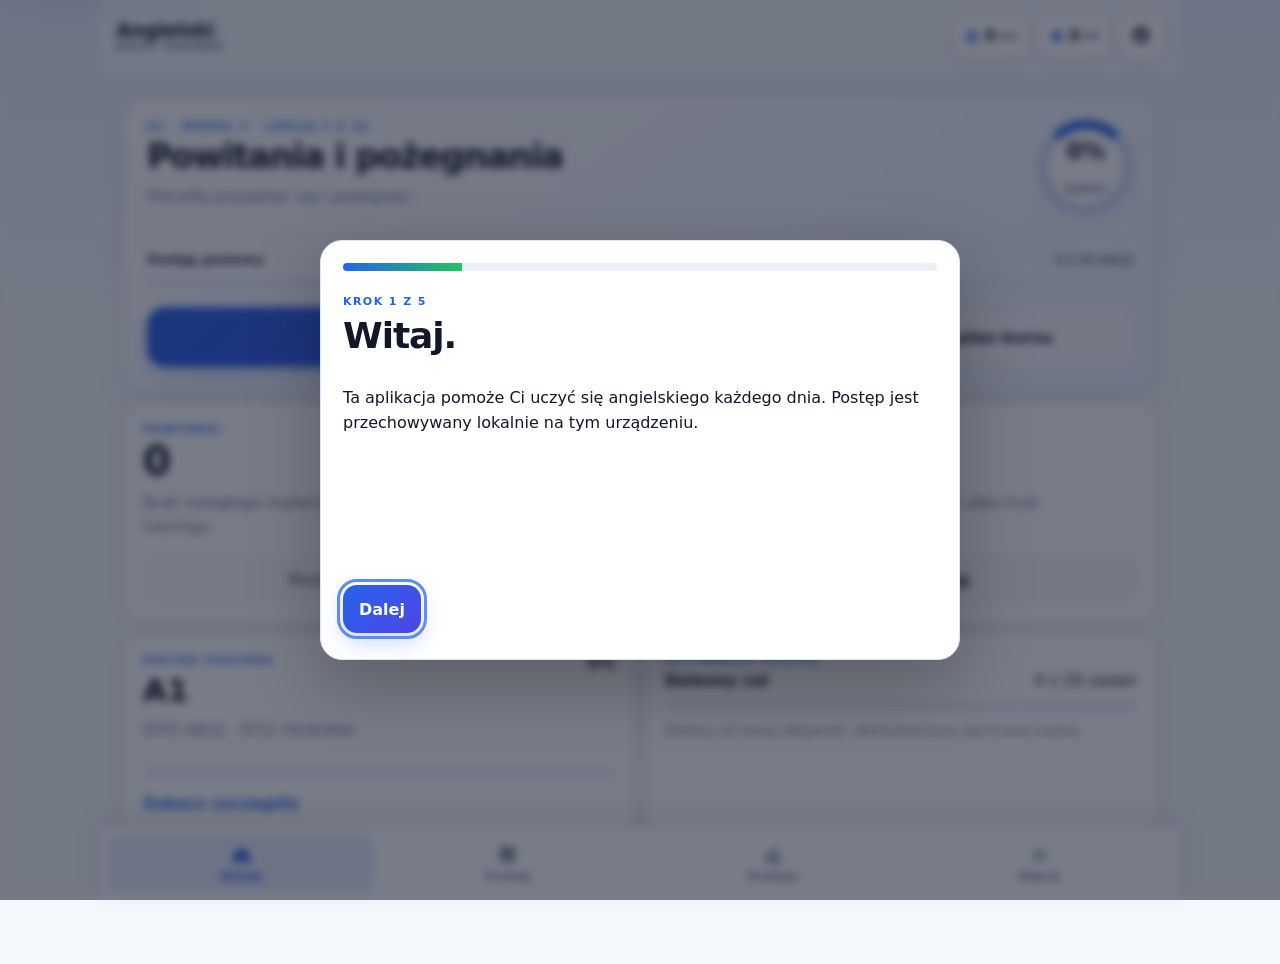
==== commit 1bb0b6e6: "Aktualizacja aplikacji v6.6.0 - 2026-08-01 08:37" ====
--- a/index.html
+++ b/index.html
@@ -102,7 +102,7 @@
     </section>
 
     <section id="courseScreen" class="screen" data-title="Kurs">
-      <div class="page-heading"><button class="back-btn" data-nav="today">Wróć</button><p class="eyebrow">Ścieżka nauki</p><h1>Plan kursu</h1><p class="muted">Lekcje są odblokowywane kolejno. Trening dodatkowy nie zastępuje ukończenia kursu.</p></div>
+      <div class="page-heading"><button class="back-btn" data-nav="today">Wróć</button><p class="eyebrow">Plan nauki</p><h1>Plan kursu</h1><p class="muted">Lekcje są odblokowywane kolejno. Trening dodatkowy nie zastępuje ukończenia kursu.</p></div>
       <section class="course-plan-overview card">
         <div class="course-plan-heading"><label class="setting-field"><span>Poziom kursu</span><select id="courseLevelSelect"></select></label><div class="course-plan-score"><strong id="coursePlanPercent">0%</strong><span id="coursePlanSummary">0 lekcji</span></div></div>
         <div class="progress large"><span id="coursePlanBar" role="progressbar" aria-valuemin="0" aria-valuemax="100" aria-valuenow="0"></span></div>
@@ -111,7 +111,15 @@
     </section>
 
     <section id="studyScreen" class="screen" data-title="Trening">
-      <div class="page-heading"><p class="eyebrow">Ćwiczenia poza kursem</p><h1>Trening dodatkowy</h1><p class="muted">Wybierz konkretny rodzaj ćwiczenia. Trening utrwala materiał, ale nie zalicza nowych lekcji kursu.</p></div>
+      <div class="page-heading"><p class="eyebrow">Ćwiczenia poza kursem</p><h1>Trening dodatkowy</h1><p class="muted">Wybierz tematykę i rodzaj ćwiczenia. Trening utrwala materiał, ale nie zalicza nowych lekcji kursu.</p></div>
+      <div class="card training-filter-card" aria-labelledby="trainingFilterTitle">
+        <div class="between"><div><p class="eyebrow">Dobór materiału</p><h2 id="trainingFilterTitle">Tematyka treningu dodatkowego</h2></div><span id="trainingTopicBadge" class="badge">Kurs A1/A2</span></div>
+        <div class="settings-grid training-filter-grid">
+          <label class="setting-field"><span>Poziom treningu</span><select id="trainingLevel"></select></label>
+          <label class="setting-field"><span>Tematyka</span><select id="trainingTopic"></select></label>
+        </div>
+        <p id="trainingTopicHelp" class="setting-note">Domyślnie trening korzysta z materiału aktualnie odblokowanego w kursie. Zmiana tematyki od razu tworzy nową kolejkę.</p>
+      </div>
       <div class="mode-grid">
         <button class="mode-card featured" data-action="smart"><strong>Mieszany trening</strong><span>Automatycznie dobrane powtórki i bezpieczne wprowadzenie nowego materiału trenera.</span></button>
         <button class="mode-card" data-practice="vocab"><strong>Nauka słówek</strong><span>Wybieraj znaczenie i zapisuj pojedyncze słowa.</span></button>
@@ -221,7 +229,7 @@
       <div class="card filters" aria-label="Filtry materiałów">
         <label class="visually-hidden" for="searchInput">Szukaj w materiałach</label><input id="searchInput" type="search" placeholder="Szukaj słowa, kategorii albo zdania" autocomplete="off">
         <label class="visually-hidden" for="levelFilter">Poziom materiałów</label><select id="levelFilter" aria-label="Poziom materiałów"></select>
-        <label class="visually-hidden" for="trackFilter">Ścieżka materiałów</label><select id="trackFilter" aria-label="Ścieżka materiałów"></select>
+        <label class="visually-hidden" for="trackFilter">Tematyka materiałów</label><select id="trackFilter" aria-label="Tematyka materiałów"></select>
       </div>
       <div class="card"><div class="between"><h2>Lista materiałów</h2><span id="baseCount" class="badge">0</span></div><div id="baseList" class="list"></div></div>
     </section>
@@ -230,8 +238,8 @@
       <div class="page-heading"><button class="back-btn" data-nav="more">Wróć</button><p class="eyebrow">Dostosuj aplikację</p><h1>Ustawienia</h1></div>
       <div class="settings-page">
         <section class="card settings-section"><h2>Nauka</h2><div class="settings-grid">
-          <label class="setting-field"><span>Poziom</span><select id="defaultLevel"></select></label>
-          <label class="setting-field"><span>Ścieżka</span><select id="defaultTrack"></select></label>
+          <label class="setting-field"><span>Poziom treningu dodatkowego</span><select id="defaultLevel"></select></label>
+          <label class="setting-field"><span>Tematyka treningu dodatkowego</span><select id="defaultTrack"></select></label>
           <label class="setting-field"><span>Dzienny cel zadań</span><input id="dailyGoal" type="number" min="5" max="100"></label>
           <label class="setting-field"><span>Liczba nowych słówek</span><input id="dailyNew" type="number" min="1" max="50"></label>
           <label class="setting-field"><span>Liczba powtórek</span><input id="dailyReview" type="number" min="1" max="100"></label>
@@ -288,6 +296,7 @@
       <div class="page-heading"><button class="back-btn" data-nav="more">Wróć</button><p class="eyebrow">Zasady działania</p><h1>Jak działa nauka?</h1></div>
       <div class="info-stack">
         <article class="card"><h2>Nauka, powtórka i test</h2><p>Nauka wprowadza nowy materiał. Powtórka przywraca zadania zaplanowane przez system. Test miesza kilka typów ćwiczeń i sprawdza aktualną znajomość materiału.</p></article>
+        <article class="card"><h2>Tematyka treningu dodatkowego</h2><p>Opcja „Materiał bieżącego kursu A1/A2” korzysta tylko z treści odblokowanych lub już poznanych w głównym kursie. Po zmianie tematyki poprzednia kolejka treningowa jest usuwana i tworzona ponownie. „Techniczne” wybiera wyłącznie technikę, a „Wszystkie materiały dodatkowe” obejmuje także działy zawodowe i techniczne. Ustawienie nie zmienia kolejności lekcji głównego kursu.</p></article>
         <article class="card"><h2>Opanowanie materiału</h2><p>Materiał jest uznawany za opanowany dopiero po poprawnych odpowiedziach w co najmniej pięciu różnych dniach i przy odpowiedniej skuteczności. Jedna dobra seria nie wystarcza, bo pamięć ludzka lubi udawać, że wszystko już umie.</p></article>
         <article class="card"><h2>XP, passa i skuteczność</h2><p>XP pokazuje wykonaną pracę. Passa rośnie po nauce w kolejnych dniach kalendarzowych. Skuteczność to udział poprawnych odpowiedzi we wszystkich odpowiedziach.</p></article>
         <article class="card"><h2>Błędy i warianty odpowiedzi</h2><p>Aplikacja toleruje drobne literówki, popularne skróty i zapis bez nieistotnej interpunkcji. Błędy znaczenia, przeczenia, czasu lub szyku są wskazywane osobno. Podstawowe brytyjskie i amerykańskie warianty pisowni, na przykład <i>colour/color</i> i <i>travelled/traveled</i>, są akceptowane.</p></article>
@@ -325,7 +334,7 @@
     <div class="onboarding-progress"><span id="onboardingBar" role="progressbar" aria-valuemin="0" aria-valuemax="100" aria-valuenow="0"></span></div>
     <section class="onboarding-step" data-step="1"><p class="eyebrow">Krok 1 z 5</p><h1>Witaj.</h1><p>Ta aplikacja pomoże Ci uczyć się angielskiego każdego dnia. Postęp jest przechowywany lokalnie na tym urządzeniu.</p></section>
     <section class="onboarding-step hidden" data-step="2"><p class="eyebrow">Krok 2 z 5</p><h1>Wybierz poziom.</h1><label class="setting-field"><span>Poziom nauki</span><select id="onboardingLevel"></select></label></section>
-    <section class="onboarding-step hidden" data-step="3"><p class="eyebrow">Krok 3 z 5</p><h1>Wybierz tematykę.</h1><label class="setting-field"><span>Ścieżka nauki</span><select id="onboardingTrack"></select></label></section>
+    <section class="onboarding-step hidden" data-step="3"><p class="eyebrow">Krok 3 z 5</p><h1>Wybierz tematykę treningu dodatkowego.</h1><label class="setting-field"><span>Tematyka</span><select id="onboardingTrack"></select></label><p class="muted">Plan głównego kursu A1/A2 pozostaje niezależny od tego ustawienia.</p></section>
     <section class="onboarding-step hidden" data-step="4"><p class="eyebrow">Krok 4 z 5</p><h1>Ustal dzienny cel.</h1><label class="setting-field"><span>Liczba zadań</span><input id="onboardingGoal" type="number" min="5" max="100" value="20"></label><p class="muted">Na początek wystarczy około 15–20 krótkich zadań.</p></section>
     <section class="onboarding-step hidden" data-step="5"><p class="eyebrow">Krok 5 z 5</p><h1>Wszystko gotowe.</h1><p>Na ekranie głównym zobaczysz kurs, powtórki, trening dodatkowy i rzeczywisty postęp poziomu.</p></section>
     <div class="dialog-actions onboarding-actions"><button id="onboardingBack" type="button" class="secondary hidden">Wstecz</button><button id="onboardingNext" type="button" class="primary">Dalej</button></div>
